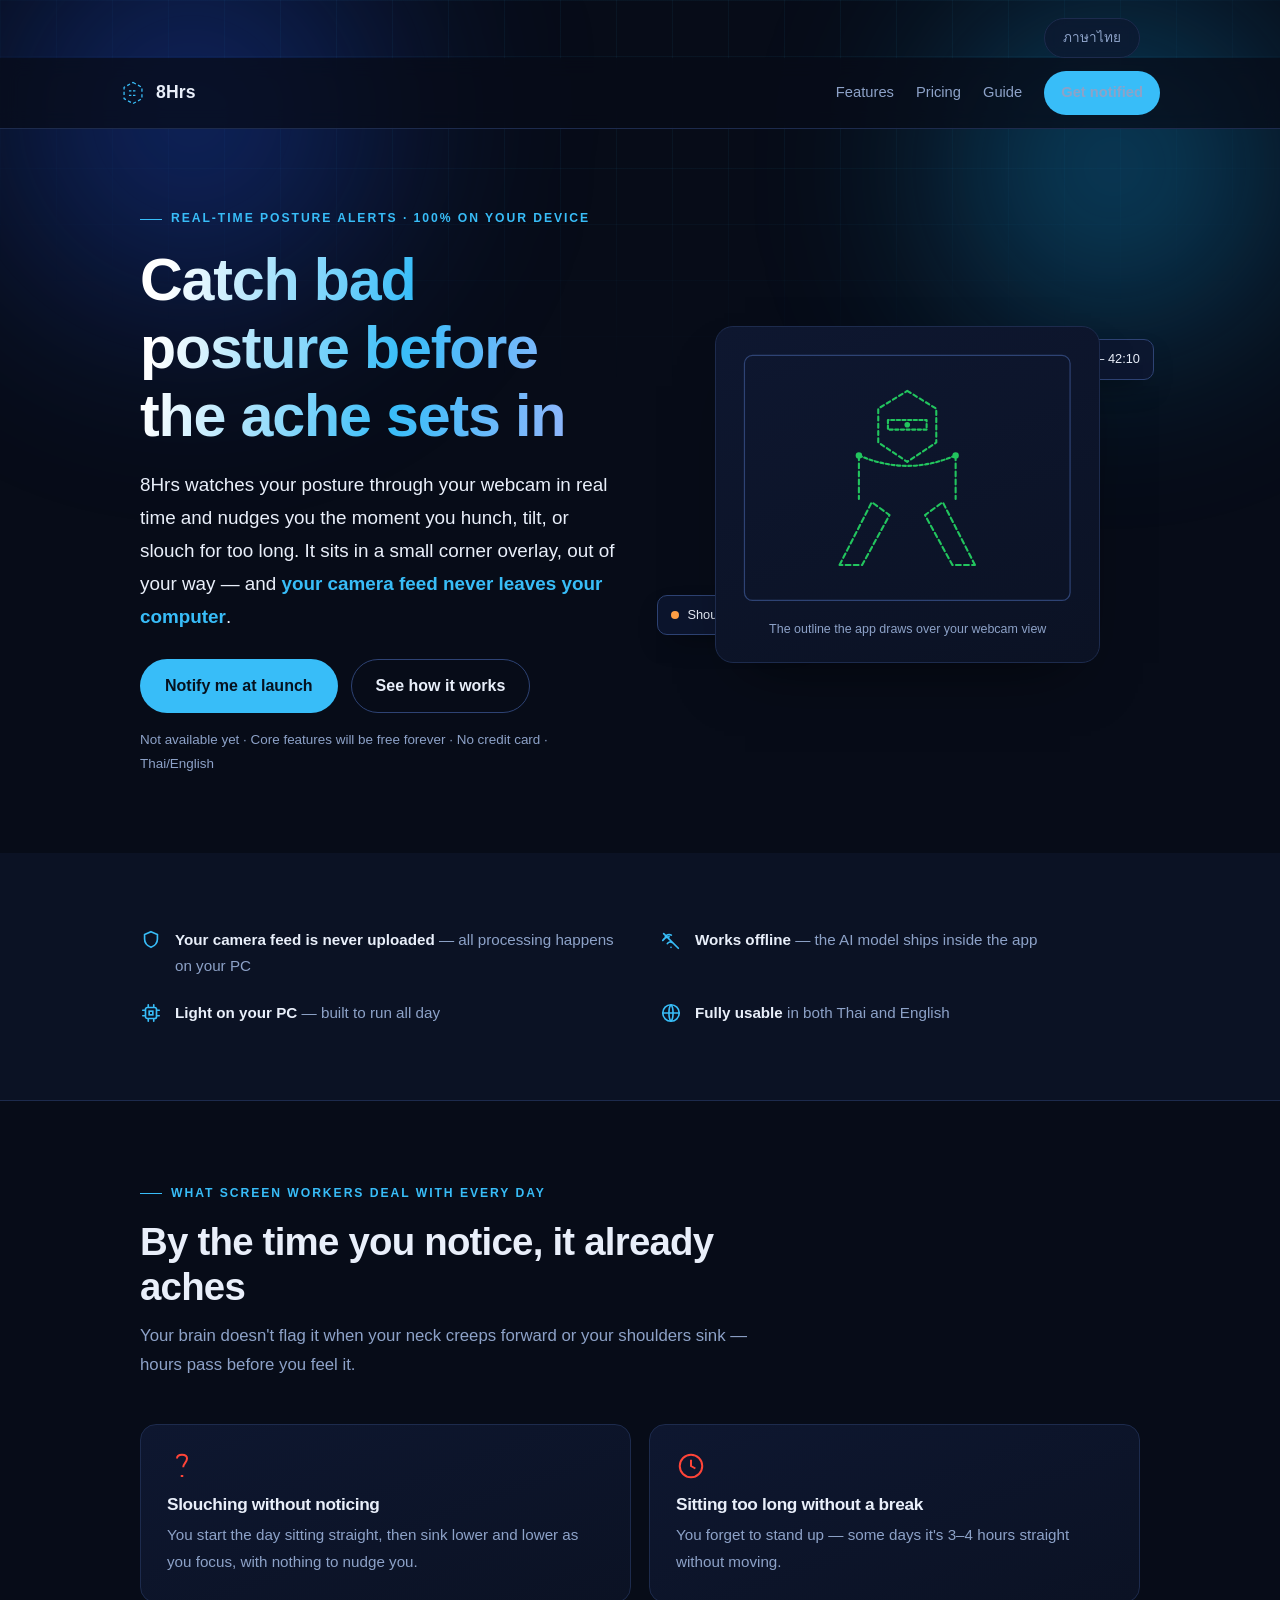
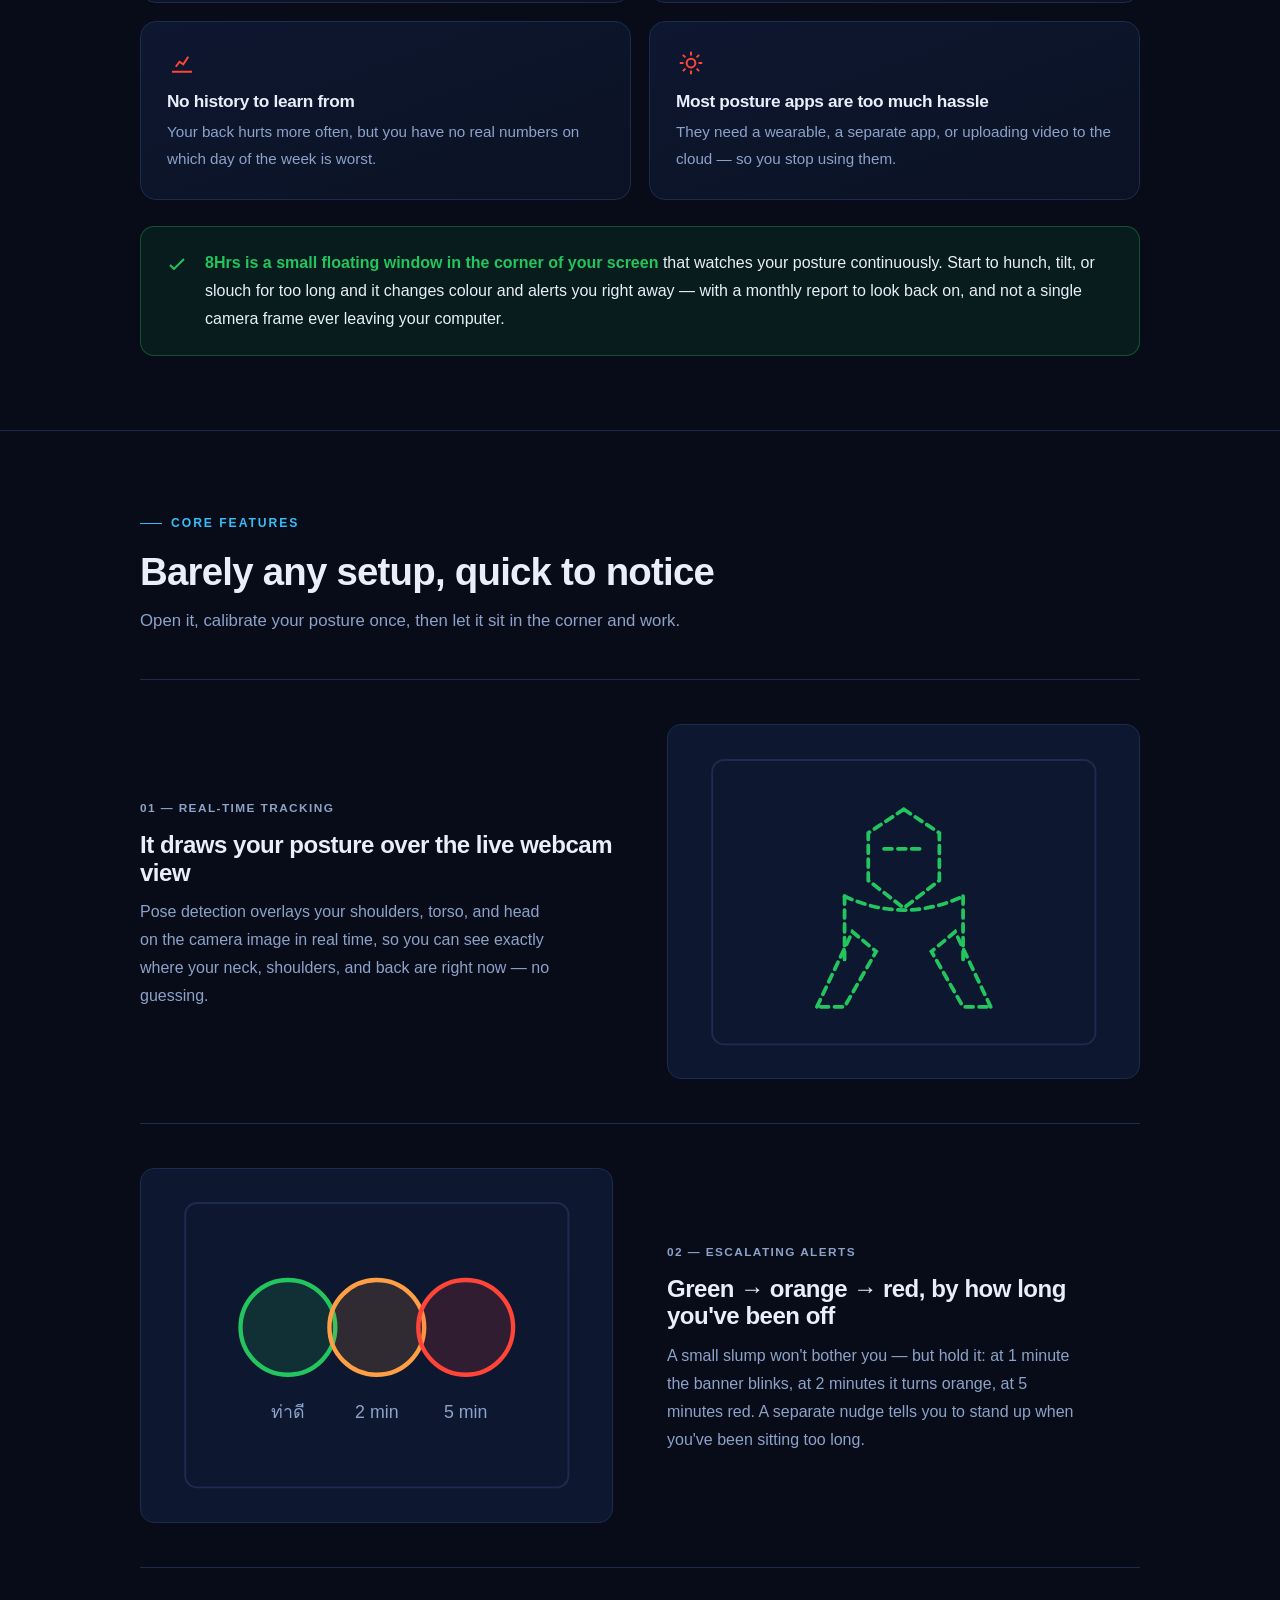
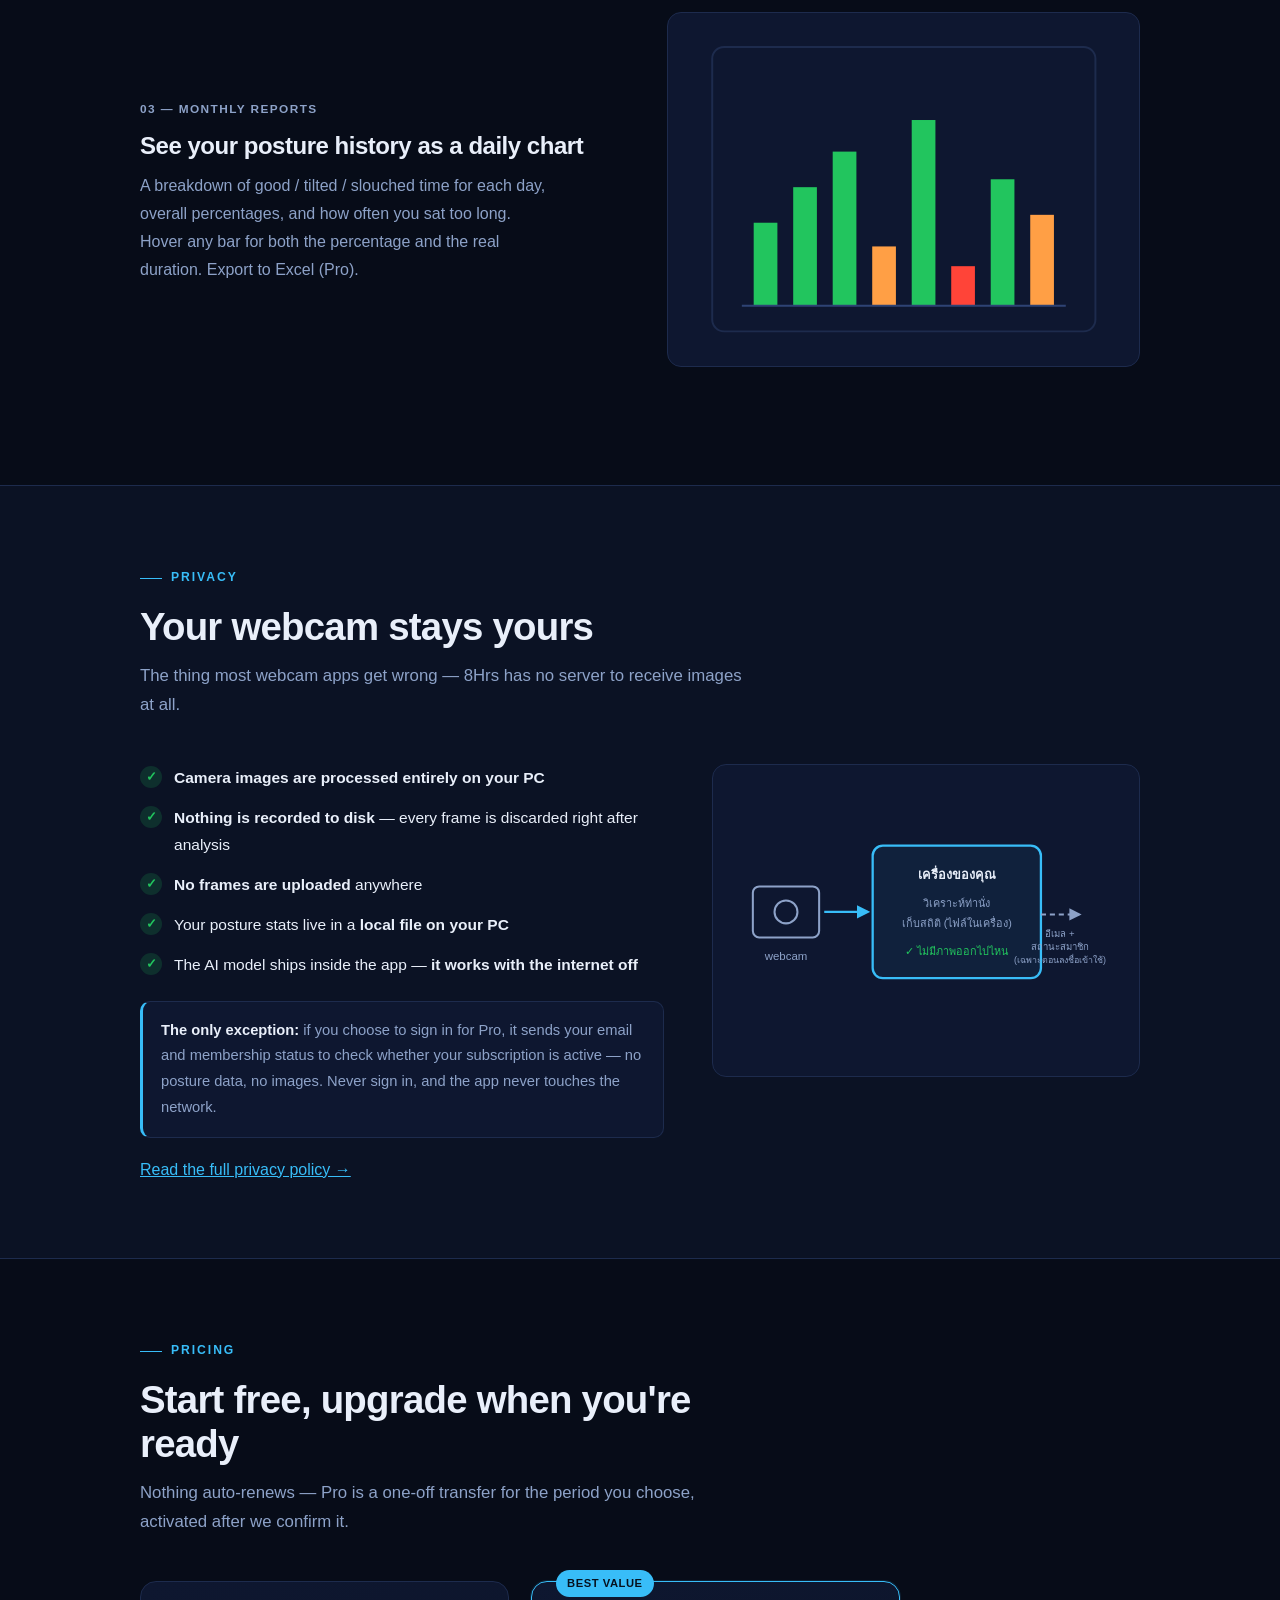
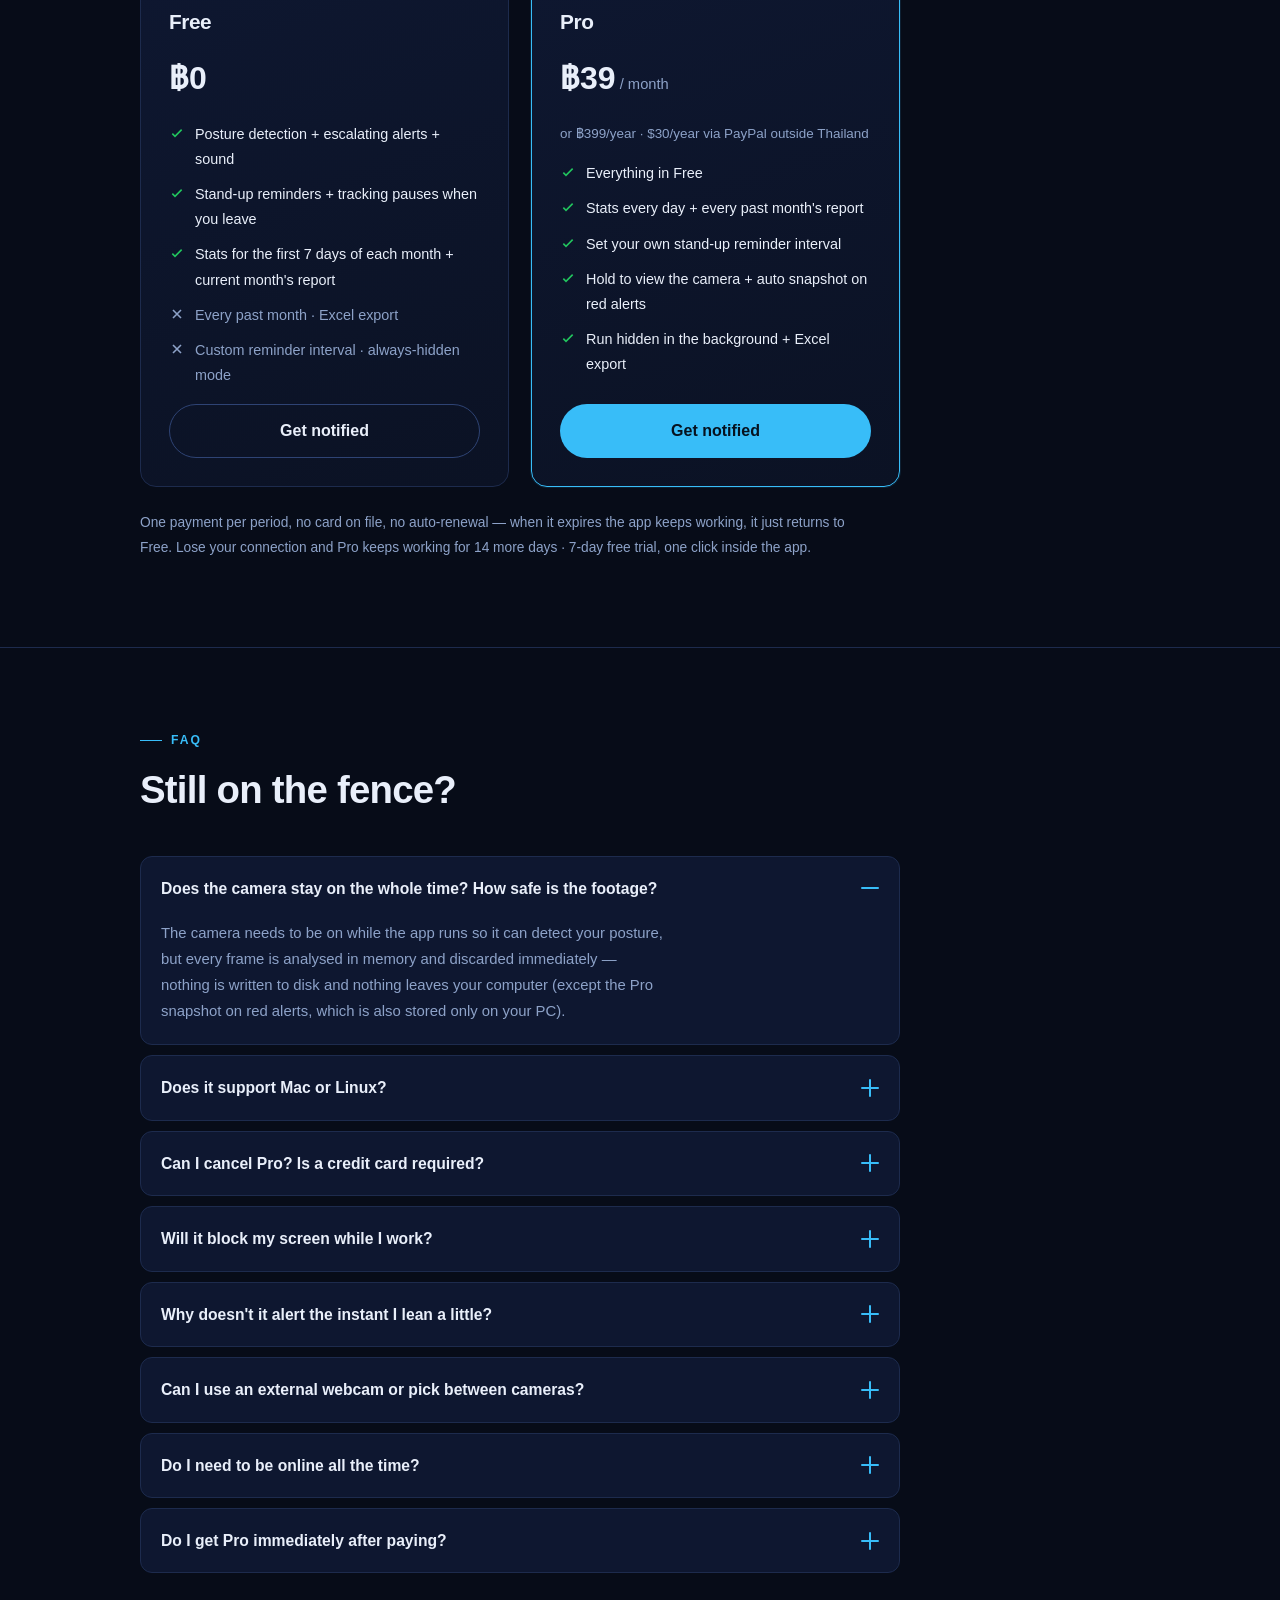
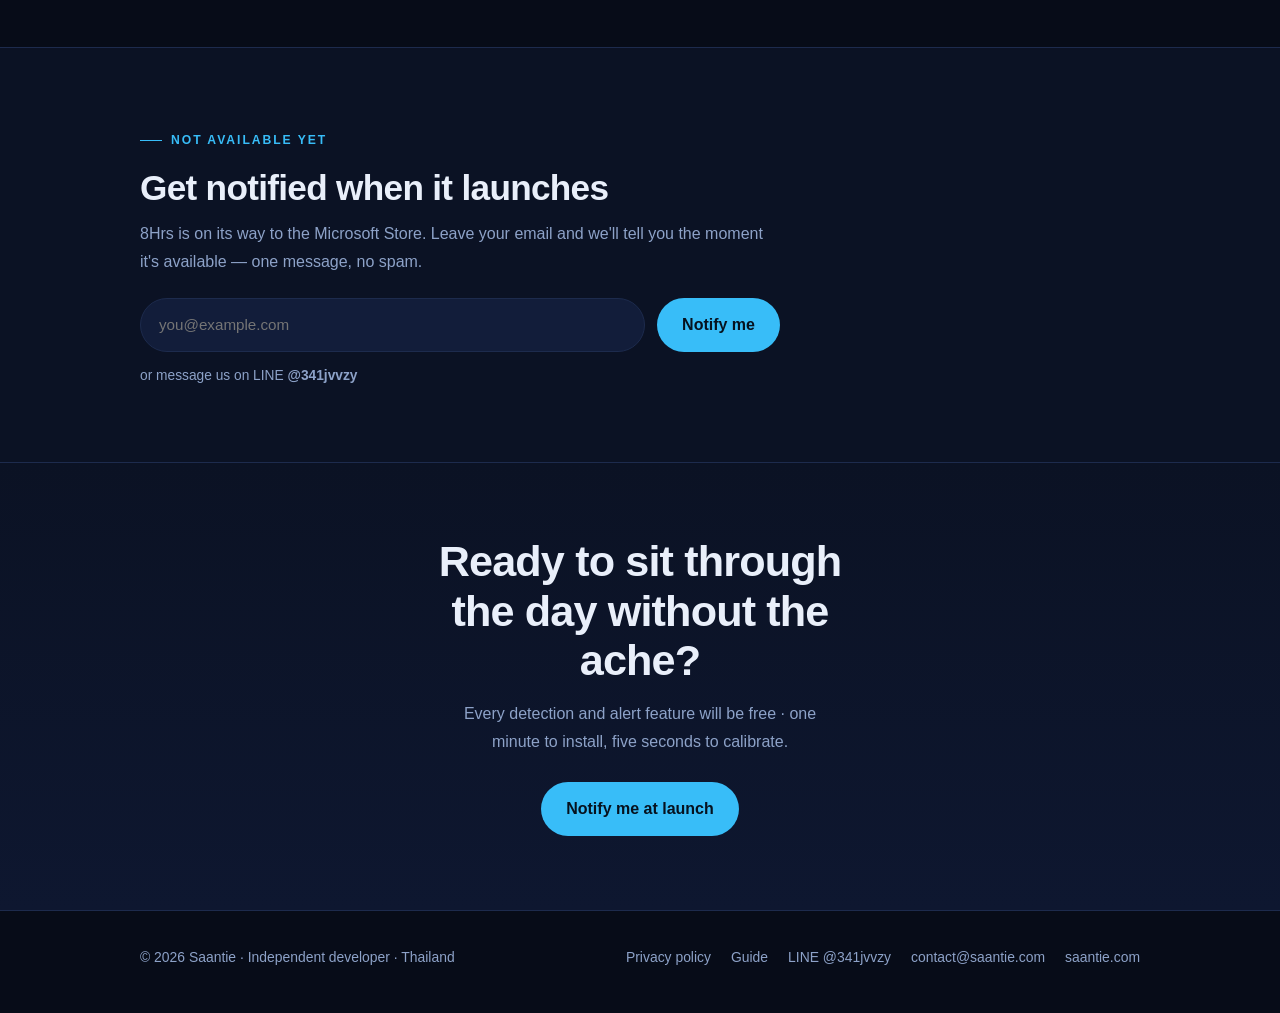
==== 8hrs/index.html @ 18f5b69b "เพิ่มหน้า landing + คู่มือของ 8Hrs (2 ภาษา ธีมเดียวกับหน้าหลัก) - 8hrs/index.html: landing page — he" ====
<!DOCTYPE html>
<html lang="th">
<head>
<meta charset="utf-8">
<meta name="viewport" content="width=device-width, initial-scale=1">
<title>8Hrs Posture Monitor — เตือนท่านั่งจากเว็บแคม | Webcam posture reminder for Windows</title>
<meta name="description" content="8Hrs เฝ้าดูท่านั่งของคุณผ่านเว็บแคมแบบเรียลไทม์ แล้วเตือนเมื่อก้ม เอียง หรือค่อมนานเกินไป ประมวลผลบนเครื่องคุณ 100% ภาพจากกล้องไม่เคยออกจากเครื่อง — A Windows app that watches your posture through your webcam and nudges you when you slouch. 100% on-device.">
<meta name="theme-color" content="#070C18">
<!-- ไอคอน "8" เส้นเรืองแสงฟ้าบนพื้นน้ำเงินเข้ม — ชุดสีเดียวกับหน้าหลัก saantie.com แต่แยกเป็นของ 8Hrs -->
<link rel="icon" href="data:image/svg+xml,%3Csvg xmlns='http://www.w3.org/2000/svg' viewBox='0 0 64 64'%3E%3Crect width='64' height='64' rx='14' fill='%23070C18'/%3E%3Ctext x='32' y='46' font-family='Segoe UI,sans-serif' font-size='40' font-weight='700' fill='%2338BDF8' text-anchor='middle'%3E8%3C/text%3E%3C/svg%3E">
<!-- ทำเครื่องหมายว่า JS ใช้ได้ ก่อน body เรนเดอร์ — CSS ที่ซ่อนเนื้อหาไว้รอ animation จะทำงานต่อเมื่อมีคลาสนี้
     ถ้า JS พัง/ถูกปิด เนื้อหาแสดงครบตามปกติ ไม่กลายเป็นหน้าว่าง (กลไกเดียวกับ index.html) -->
<script>document.documentElement.classList.add("js");</script>
<style>
  :root {
    /* โทนสีชุดเดียวกับ index.html (ยังคัดลอกไว้ในแต่ละไฟล์ตามที่ CLAUDE.md ระบุ — ยังไม่คุ้ม build step) */
    --bg: #070C18;
    --bg-soft: #0B1224;
    --surface: #0E1730;
    --surface-2: #121D3A;
    --border: #1D2B4D;
    --border-lit: #2E4374;
    --text: #E9EFFA;
    --muted: #8DA2C8;
    --accent: #38BDF8;
    --accent-2: #2563EB;
    --accent-soft: rgba(56, 189, 248, 0.12);
    /* สีสถานะท่านั่ง — ค่า hex ตรงกับ COLOR_GOOD/DRIFT/WARN/CRIT ใน posture_monitor.py
       (เว็บกับโปรแกรมต้องสื่อสีเดียวกัน ถ้าแก้ในโปรแกรมต้องมาแก้ที่นี่ด้วย) */
    --good: #22C55E;
    --drift: #FFDD40;
    --warn: #FF9F45;
    --crit: #FF4438;
  }
  * { box-sizing: border-box; }
  html { scroll-behavior: smooth; }
  body {
    margin: 0; padding: 0;
    font-family: "Segoe UI", "Sarabun", -apple-system, sans-serif;
    background: var(--bg); color: var(--text); line-height: 1.75;
    -webkit-font-smoothing: antialiased;
    overflow-x: hidden;
  }

  /* ---------- ฉากหลัง: ตารางบางๆ + แสงออโรราเคลื่อนช้า (คัดลอกจาก index.html) ----------
     position:fixed + pointer-events:none ทั้งคู่ จึงไม่กระทบการเลื่อน/คลิก
     animation ขยับแค่ transform/opacity (GPU จัดการได้ ไม่หนักเครื่อง) */
  .bg-grid, .aurora { position: fixed; inset: 0; pointer-events: none; z-index: 0; }
  .bg-grid {
    background-image:
      linear-gradient(to right, rgba(56,189,248,.055) 1px, transparent 1px),
      linear-gradient(to bottom, rgba(56,189,248,.055) 1px, transparent 1px);
    background-size: 56px 56px;
    mask-image: radial-gradient(ellipse 90% 55% at 50% 0%, #000 30%, transparent 78%);
    -webkit-mask-image: radial-gradient(ellipse 90% 55% at 50% 0%, #000 30%, transparent 78%);
  }
  .aurora span { position: absolute; border-radius: 50%; filter: blur(90px); opacity: .5; }
  .aurora .a1 {
    width: 46vw; height: 46vw; min-width: 320px; min-height: 320px;
    top: -14vw; left: -8vw; background: radial-gradient(circle, #1D4ED8 0%, transparent 68%);
    animation: drift1 22s ease-in-out infinite alternate;
  }
  .aurora .a2 {
    width: 38vw; height: 38vw; min-width: 260px; min-height: 260px;
    top: -6vw; right: -6vw; background: radial-gradient(circle, #0EA5E9 0%, transparent 68%);
    animation: drift2 27s ease-in-out infinite alternate;
  }
  @keyframes drift1 { to { transform: translate3d(7vw, 5vw, 0) scale(1.12); } }
  @keyframes drift2 { to { transform: translate3d(-6vw, 7vw, 0) scale(1.08); } }

  .wrap { position: relative; z-index: 1; max-width: 1040px; margin: 0 auto; padding: 0 20px; }
  .prose { max-width: 640px; }

  a { color: var(--accent); }
  h1, h2, h3 { letter-spacing: -.02em; line-height: 1.15; }

  /* ---------- ปุ่มสลับภาษา (ค่าเดียวกับ index.html) ---------- */
  .langbar { max-width: 1040px; margin: 0 auto; padding: 18px 20px 0; text-align: right; position: relative; z-index: 3; }
  .langbtn {
    background: rgba(14,23,48,.7); border: 1px solid var(--border); color: var(--muted);
    border-radius: 999px; padding: 7px 18px; font: inherit; font-size: .85em;
    cursor: pointer; backdrop-filter: blur(8px); transition: .25s;
  }
  .langbtn:hover { border-color: var(--accent); color: var(--accent); box-shadow: 0 0 0 4px var(--accent-soft); }

  /* ---------- แถบนำทาง ---------- */
  header.site {
    position: sticky; top: 0; z-index: 20;
    background: rgba(7,12,24,.72); backdrop-filter: blur(10px);
    border-bottom: 1px solid var(--border);
  }
  .nav { display: flex; align-items: center; justify-content: space-between; gap: 18px; padding: 13px 0; }
  .brand { display: inline-flex; align-items: center; gap: 10px; text-decoration: none; color: var(--text); font-weight: 700; }
  .brand svg { width: 26px; height: 26px; flex-shrink: 0; }
  .brand span { font-size: 1.1em; letter-spacing: .01em; }
  .nav-links { display: flex; align-items: center; gap: 22px; }
  .nav-links a { color: var(--muted); text-decoration: none; font-size: .92em; transition: color .2s; }
  .nav-links a:hover { color: var(--text); }
  @media (max-width: 720px) { .nav-links a.optional { display: none; } }

  .btn {
    display: inline-flex; align-items: center; justify-content: center; gap: .5em;
    font: inherit; font-weight: 600; text-decoration: none; cursor: pointer;
    border-radius: 999px; padding: 12px 24px; border: 1px solid transparent; transition: .22s;
  }
  .btn-sm { padding: 8px 16px; font-size: .9em; }
  .btn-primary { background: var(--accent); color: #06121F; }
  .btn-primary:hover { box-shadow: 0 0 0 4px var(--accent-soft); transform: translateY(-2px); }
  .btn-ghost { background: transparent; color: var(--text); border-color: var(--border-lit); }
  .btn-ghost:hover { border-color: var(--accent); color: var(--accent); }

  /* ---------- หัวข้อส่วน ---------- */
  .eyebrow {
    display: inline-flex; align-items: center; gap: 9px;
    font-size: .76em; letter-spacing: .16em; text-transform: uppercase;
    color: var(--accent); font-weight: 600; margin-bottom: 16px;
  }
  .eyebrow::before { content: ""; width: 22px; height: 1px; background: var(--accent); }
  section { padding: 74px 0; border-top: 1px solid var(--border); }
  section:first-of-type { border-top: none; }
  section[id] { scroll-margin-top: 68px; }
  .section-head { max-width: 620px; margin-bottom: 44px; }
  .section-head h2 { font-size: clamp(1.7em, 3.6vw, 2.4em); margin: 0 0 12px; }
  .section-head p { color: var(--muted); margin: 0; font-size: 1.05em; }

  /* ---------- Hero ---------- */
  .hero { padding: 72px 0 64px; }
  .hero-grid { display: grid; grid-template-columns: 1.02fr .98fr; gap: 52px; align-items: center; }
  @media (max-width: 880px) { .hero-grid { grid-template-columns: 1fr; gap: 36px; } }
  .hero h1 {
    font-size: clamp(2.3em, 5.4vw, 3.7em); margin: 0 0 18px; font-weight: 700;
    background: linear-gradient(100deg, #FFFFFF 6%, var(--accent) 54%, #A5B4FC 98%);
    -webkit-background-clip: text; background-clip: text; color: transparent;
  }
  .hero .sub { font-size: clamp(1.02em, 2vw, 1.18em); color: var(--text); margin: 0 0 26px; max-width: 40em; }
  .hero .sub b { color: var(--accent); font-weight: 600; }
  .hero-ctas { display: flex; gap: 13px; flex-wrap: wrap; }
  .hero-note { margin-top: 15px; font-size: .84em; color: var(--muted); }

  .hero-art { position: relative; }
  .device {
    position: relative; background: linear-gradient(160deg, var(--surface), var(--bg-soft));
    border: 1px solid var(--border); border-radius: 18px; padding: 22px;
    box-shadow: 0 30px 60px -30px rgba(0,0,0,.6);
  }
  .device svg { width: 100%; height: auto; display: block; }
  .device figcaption { margin: 12px 0 0; font-size: .78em; color: var(--muted); text-align: center; }
  .chip {
    position: absolute; display: inline-flex; align-items: center; gap: 8px;
    background: rgba(14,23,48,.92); border: 1px solid var(--border-lit); border-radius: 10px;
    padding: 8px 13px; font-size: .8em; backdrop-filter: blur(6px);
    box-shadow: 0 12px 30px -14px rgba(0,0,0,.7);
  }
  .chip .dot { width: 8px; height: 8px; border-radius: 50%; flex-shrink: 0; }
  .chip.chip-a { top: 8%; right: -14px; }
  .chip.chip-b { bottom: 12%; left: -18px; }
  @media (max-width: 520px) { .chip { display: none; } }
  @keyframes sway { 0%, 100% { transform: rotate(0deg); } 50% { transform: rotate(-1.4deg); } }
  .rig { transform-origin: 50% 88%; animation: sway 6s ease-in-out infinite; }

  /* ---------- แถบความเชื่อใจ ---------- */
  .trust { background: var(--bg-soft); }
  .trust-grid { display: grid; grid-template-columns: repeat(2, 1fr); gap: 20px 40px; }
  @media (max-width: 720px) { .trust-grid { grid-template-columns: 1fr; } }
  .trust-item { display: flex; gap: 13px; align-items: flex-start; color: var(--muted); font-size: .95em; }
  .trust-item svg { flex-shrink: 0; width: 22px; height: 22px; color: var(--accent); margin-top: 2px; }
  .trust-item b { color: var(--text); font-weight: 600; }

  /* ---------- การ์ด ---------- */
  .card {
    background: linear-gradient(160deg, var(--surface), var(--bg-soft));
    border: 1px solid var(--border); border-radius: 16px; padding: 26px;
    transition: border-color .3s, transform .3s;
  }
  .card h3 { margin: 0 0 8px; font-size: 1.08em; }
  .card p { margin: 0; color: var(--muted); font-size: .95em; }

  .problem-grid { display: grid; grid-template-columns: repeat(2, 1fr); gap: 18px; margin-bottom: 26px; }
  @media (max-width: 720px) { .problem-grid { grid-template-columns: 1fr; } }
  .problem-grid .card svg { width: 30px; height: 30px; color: var(--crit); margin-bottom: 14px; display: block; }
  .solution {
    display: flex; gap: 16px; align-items: flex-start;
    background: rgba(34,197,94,.09); border: 1px solid rgba(34,197,94,.32);
    border-radius: 14px; padding: 22px 24px;
  }
  .solution svg { flex-shrink: 0; width: 24px; height: 24px; color: var(--good); margin-top: 3px; }
  .solution p { margin: 0; font-size: 1em; color: var(--text); }
  .solution b { color: var(--good); font-weight: 600; }

  /* ---------- ฟีเจอร์ ---------- */
  .feature { display: grid; grid-template-columns: 1fr 1fr; gap: 54px; align-items: center; padding: 44px 0; border-top: 1px solid var(--border); }
  .feature:first-of-type { border-top: none; padding-top: 8px; }
  .feature.flip .feature-visual { order: -1; }
  @media (max-width: 820px) { .feature, .feature.flip .feature-visual { grid-template-columns: 1fr; order: 0; } .feature { grid-template-columns: 1fr; gap: 22px; } }
  .feature-copy .tag { font-size: .74em; color: var(--muted); letter-spacing: .12em; text-transform: uppercase; font-weight: 600; }
  .feature-copy h3 { font-size: 1.5em; margin: 10px 0 12px; }
  .feature-copy p { color: var(--muted); margin: 0; max-width: 46ch; }
  .feature-visual {
    background: var(--surface); border: 1px solid var(--border); border-radius: 14px;
    aspect-ratio: 4 / 3; display: flex; align-items: center; justify-content: center; overflow: hidden;
  }
  .feature-visual svg { width: 84%; height: 84%; }

  /* ---------- ความเป็นส่วนตัว ---------- */
  .privacy { background: var(--bg-soft); }
  .privacy-grid { display: grid; grid-template-columns: 1.1fr .9fr; gap: 48px; align-items: start; }
  @media (max-width: 820px) { .privacy-grid { grid-template-columns: 1fr; gap: 32px; } }
  .checks { list-style: none; margin: 0 0 22px; padding: 0; display: flex; flex-direction: column; gap: 13px; }
  .checks li { display: flex; gap: 12px; align-items: flex-start; font-size: .97em; }
  .checks li::before {
    content: "✓"; flex-shrink: 0; width: 22px; height: 22px; border-radius: 50%;
    background: rgba(34,197,94,.16); color: var(--good); font-weight: 700; font-size: .82em;
    display: flex; align-items: center; justify-content: center; margin-top: 2px;
  }
  .checks li b { color: var(--text); font-weight: 600; }
  .only-out {
    background: var(--surface); border: 1px solid var(--border); border-left: 3px solid var(--accent);
    border-radius: 10px; padding: 16px 18px; font-size: .92em; color: var(--muted); margin-bottom: 18px;
  }
  .only-out b { color: var(--text); }
  .privacy-diagram { background: var(--surface); border: 1px solid var(--border); border-radius: 14px; padding: 22px; }
  .privacy-diagram svg { width: 100%; height: auto; display: block; }

  /* ---------- ราคา ---------- */
  .pricing-grid { display: grid; grid-template-columns: repeat(2, 1fr); gap: 22px; max-width: 760px; }
  @media (max-width: 720px) { .pricing-grid { grid-template-columns: 1fr; } }
  .plan {
    background: linear-gradient(160deg, var(--surface), var(--bg-soft));
    border: 1px solid var(--border); border-radius: 16px; padding: 28px; position: relative;
    display: flex; flex-direction: column; gap: 16px;
  }
  .plan.featured { border-color: var(--accent); box-shadow: 0 0 0 1px var(--accent-soft); }
  .plan-badge {
    position: absolute; top: -12px; left: 24px; background: var(--accent); color: #06121F;
    font-size: .7em; font-weight: 700; letter-spacing: .05em; text-transform: uppercase;
    padding: 4px 11px; border-radius: 999px;
  }
  .plan h3 { margin: 0; font-size: 1.3em; }
  .plan .price { font-size: 2em; font-weight: 700; }
  .plan .price small { font-size: .46em; font-weight: 400; color: var(--muted); }
  .plan .price-alt { font-size: .84em; color: var(--muted); }
  .plan ul { list-style: none; margin: 0; padding: 0; display: flex; flex-direction: column; gap: 10px; flex: 1; }
  .plan li { display: flex; gap: 10px; align-items: flex-start; font-size: .9em; color: var(--text); }
  .plan li svg { flex-shrink: 0; width: 16px; height: 16px; margin-top: 3px; color: var(--good); }
  .plan li.na { color: var(--muted); }
  .plan li.na svg { color: var(--muted); }
  .pricing-fine { color: var(--muted); font-size: .86em; margin-top: 24px; max-width: 720px; }

  /* ---------- FAQ ---------- */
  .faq-list { max-width: 760px; display: flex; flex-direction: column; gap: 10px; }
  details.faq { background: var(--surface); border: 1px solid var(--border); border-radius: 12px; }
  details.faq summary {
    cursor: pointer; list-style: none; padding: 18px 20px; font-weight: 600; font-size: .98em;
    display: flex; justify-content: space-between; gap: 16px; align-items: center;
  }
  details.faq summary::-webkit-details-marker { display: none; }
  details.faq summary .pm { flex-shrink: 0; width: 18px; height: 18px; position: relative; }
  details.faq summary .pm::before, details.faq summary .pm::after {
    content: ""; position: absolute; background: var(--accent); border-radius: 2px; transition: transform .2s, opacity .2s;
  }
  details.faq summary .pm::before { inset: 8px 0; height: 2px; }
  details.faq summary .pm::after { inset: 0 8px; width: 2px; }
  details.faq[open] summary .pm::after { transform: rotate(90deg); opacity: 0; }
  details.faq .faq-body { padding: 0 20px 20px; color: var(--muted); font-size: .93em; max-width: 66ch; }

  /* ---------- ฟอร์มแจ้งเตือน ---------- */
  .notify { background: var(--bg-soft); }
  .notify-box { max-width: 640px; }
  .notify-form { display: flex; gap: 12px; margin: 22px 0 12px; flex-wrap: wrap; }
  .notify-form input[type="email"] {
    flex: 1 1 240px; background: var(--surface-2); border: 1px solid var(--border); border-radius: 999px;
    padding: 12px 18px; font: inherit; font-size: .95em; color: var(--text); transition: border-color .2s;
  }
  .notify-form input[type="email"]:focus { outline: none; border-color: var(--accent); box-shadow: 0 0 0 3px var(--accent-soft); }
  /* honeypot กันบอท — ซ่อนนอกจอ ไม่ใช่ display:none (บอทบางตัวข้าม display:none) คนจริง/screen reader ไม่เจอ */
  .hp { position: absolute; left: -9999px; top: -9999px; }
  .notify-form button:disabled { opacity: .6; cursor: default; }
  /* คุมด้วย display ไม่ใช่ opacity — ไม่งั้นกินพื้นที่ค้างในเลย์เอาต์ตั้งแต่เปิดหน้า (บทเรียนจาก index.html) */
  .notify-status { display: none; margin: 0; font-size: .9em; }
  .notify-status.show { display: block; }
  .notify-status.ok { color: var(--good); }
  .notify-status.err { color: var(--crit); }
  .notify-alt { color: var(--muted); font-size: .86em; margin: 8px 0 0; }

  /* ---------- CTA ปิดท้าย ---------- */
  .cta { text-align: center; background: linear-gradient(180deg, var(--bg-soft), var(--surface)); }
  .cta h2 { font-size: clamp(1.8em, 4vw, 2.7em); margin: 0 auto 14px; max-width: 18ch; }
  .cta p { color: var(--muted); margin: 0 auto 26px; max-width: 44ch; }

  /* ---------- Footer ---------- */
  footer.site { border-top: 1px solid var(--border); padding: 34px 0 44px; color: var(--muted); font-size: .87em; }
  .footer-row { display: flex; flex-wrap: wrap; gap: 14px 26px; justify-content: space-between; align-items: center; }
  .footer-links { display: flex; flex-wrap: wrap; gap: 8px 20px; }
  .footer-links a { color: var(--muted); text-decoration: none; }
  .footer-links a:hover { color: var(--accent); }

  /* ---------- สลับภาษา ----------
     ⚠️ ห้ามเอาคลาส .reveal ไปใส่บนอิลิเมนต์ที่มี data-lang — ตัวที่ถูก display:none จะไม่ถูก
     IntersectionObserver ตรวจจับ พอสลับภาษาจะค้างโปร่งใสตลอด (บทเรียนจาก index.html)
     ใส่ .reveal ที่กล่องนอกเท่านั้น */
  [data-lang] { display: none; }
  html[lang="th"] [data-lang="th"], html[lang="en"] [data-lang="en"] { display: block; }
  html[lang="th"] span[data-lang="th"], html[lang="en"] span[data-lang="en"] { display: inline; }
  html[lang="th"] li[data-lang="th"], html[lang="en"] li[data-lang="en"] { display: flex; }

  /* ---------- animation ปรากฏตอนเลื่อนถึง (กลไก + failsafe เดียวกับ index.html) ---------- */
  .js .reveal { opacity: 0; transform: translateY(18px); }
  .js .reveal.in { opacity: 1; transform: none; transition: opacity .7s ease, transform .7s ease; }

  @media (prefers-reduced-motion: reduce) {
    html { scroll-behavior: auto; }
    .aurora span, .rig { animation: none; }
    .js .reveal { opacity: 1; transform: none; transition: none; }
    .btn:hover, .card:hover { transform: none; }
  }

  @media (max-width: 640px) {
    section { padding: 56px 0; }
    .hero { padding: 44px 0 40px; }
    .section-head { margin-bottom: 32px; }
    .card { padding: 20px; }
  }
</style>
</head>
<body>

<div class="bg-grid"></div>
<div class="aurora"><span class="a1"></span><span class="a2"></span></div>

<div class="langbar">
  <button class="langbtn" id="langbtn" type="button"></button>
</div>

<!-- ================= แถบนำทาง ================= -->
<header class="site">
  <div class="wrap nav">
    <a class="brand" href="#top">
      <svg viewBox="0 0 32 32" fill="none" xmlns="http://www.w3.org/2000/svg" aria-hidden="true">
        <path d="M16 3 27 9 27 23 16 29 5 23 5 9Z" stroke="var(--accent)" stroke-width="1.6" stroke-dasharray="4 3"/>
        <path d="M11 13.5 21 13.5M11 19 21 19" stroke="var(--accent)" stroke-width="1.6" stroke-dasharray="3 2"/>
      </svg>
      <span>8Hrs</span>
    </a>
    <nav class="nav-links">
      <a class="optional" href="#features"><span data-lang="th">ฟีเจอร์</span><span data-lang="en">Features</span></a>
      <a class="optional" href="#pricing"><span data-lang="th">ราคา</span><span data-lang="en">Pricing</span></a>
      <a class="optional" href="/8hrs/guide"><span data-lang="th">คู่มือ</span><span data-lang="en">Guide</span></a>
      <a class="btn btn-primary btn-sm" href="#notify"><span data-lang="th">รับแจ้งเตือน</span><span data-lang="en">Get notified</span></a>
    </nav>
  </div>
</header>

<div class="wrap" id="top">

  <!-- ================= Hero ================= -->
  <section class="hero reveal" style="border-top:none">
    <div class="hero-grid">
      <div>
        <span class="eyebrow">
          <span data-lang="th">แจ้งเตือนท่านั่งเรียลไทม์ · ประมวลผลบนเครื่องคุณ 100%</span>
          <span data-lang="en">Real-time posture alerts · 100% on your device</span>
        </span>
        <h1>
          <span data-lang="th">รู้ตัวก่อน จะปวดคอ ปวดหลัง</span>
          <span data-lang="en">Catch bad posture before the ache sets in</span>
        </h1>
        <p class="sub" data-lang="th">
          8Hrs เฝ้าดูท่านั่งของคุณผ่านเว็บแคมแบบเรียลไทม์ แล้วเตือนทันทีที่เริ่มก้ม เอียง หรือค่อมนานเกินไป
          ทำงานอยู่ในหน้าต่างเล็กๆ มุมจอ ไม่บังงาน — และ<b>ภาพจากกล้องไม่เคยออกจากเครื่องคุณ</b>
        </p>
        <p class="sub" data-lang="en">
          8Hrs watches your posture through your webcam in real time and nudges you the moment you hunch,
          tilt, or slouch for too long. It sits in a small corner overlay, out of your way — and
          <b>your camera feed never leaves your computer</b>.
        </p>
        <div class="hero-ctas">
          <a class="btn btn-primary" href="#notify">
            <span data-lang="th">รับแจ้งเตือนเมื่อเปิดตัว</span><span data-lang="en">Notify me at launch</span>
          </a>
          <a class="btn btn-ghost" href="/8hrs/guide">
            <span data-lang="th">ดูวิธีใช้งาน</span><span data-lang="en">See how it works</span>
          </a>
        </div>
        <p class="hero-note">
          <span data-lang="th">ยังไม่เปิดให้ดาวน์โหลด · ฟีเจอร์หลักจะฟรีตลอด · ไม่ต้องผูกบัตร · ไทย/อังกฤษ</span>
          <span data-lang="en">Not available yet · Core features will be free forever · No credit card · Thai/English</span>
        </p>
      </div>

      <div class="hero-art">
        <span class="chip chip-a">
          <span class="dot" style="background:var(--good)"></span>
          <span data-lang="th">ท่านั่งดี — 42:10</span><span data-lang="en">Good posture — 42:10</span>
        </span>
        <span class="chip chip-b">
          <span class="dot" style="background:var(--warn)"></span>
          <span data-lang="th">เอียงไหล่ 2 นาที</span><span data-lang="en">Shoulder tilt · 2 min</span>
        </span>
        <figure class="device">
          <!-- ภาพจำลองโครงร่างที่โปรแกรมวาดทับเว็บแคม (หัวเหลี่ยม + วิซอร์ + เส้นลำตัว)
               ยังไม่มีสกรีนช็อต/GIF จริง — แทนที่ได้เมื่อมีไฟล์ -->
          <svg viewBox="0 0 420 320" fill="none" xmlns="http://www.w3.org/2000/svg" aria-hidden="true">
            <rect x="8" y="8" width="404" height="304" rx="10" stroke="var(--border-lit)" stroke-width="1.5"/>
            <g class="rig" stroke="var(--good)" stroke-width="2.6" stroke-linecap="round" stroke-linejoin="round">
              <polygon points="210,52 246,74 246,116 210,140 174,116 174,74" stroke-dasharray="5 4"/>
              <polygon points="186,88 186,100 234,100 234,88" stroke-dasharray="4 3"/>
              <path d="M150,132 Q210,158 270,132" stroke-dasharray="4 3"/>
              <path d="M150,132 L150,186" stroke-dasharray="6 4"/>
              <path d="M270,132 L270,186" stroke-dasharray="6 4"/>
              <path d="M126,268 L166,190 L188,206 L154,268 Z" stroke-dasharray="6 4"/>
              <path d="M294,268 L254,190 L232,206 L266,268 Z" stroke-dasharray="6 4"/>
              <circle cx="150" cy="132" r="4" fill="var(--good)" stroke="none"/>
              <circle cx="270" cy="132" r="4" fill="var(--good)" stroke="none"/>
              <circle cx="210" cy="94" r="3.5" fill="var(--good)" stroke="none"/>
            </g>
          </svg>
          <figcaption data-lang="th">โครงร่างที่โปรแกรมวาดทับภาพเว็บแคมของคุณ</figcaption>
          <figcaption data-lang="en">The outline the app draws over your webcam view</figcaption>
        </figure>
      </div>
    </div>
  </section>
</div>

<!-- ================= แถบความเชื่อใจ ================= -->
<section class="trust">
  <div class="wrap reveal">
    <div class="trust-grid">
      <div class="trust-item">
        <svg viewBox="0 0 24 24" fill="none" stroke="currentColor" stroke-width="1.8" aria-hidden="true"><path d="M12 3l7 3v5c0 4.5-3 7.5-7 9-4-1.5-7-4.5-7-9V6z"/></svg>
        <div>
          <span data-lang="th"><b>ภาพจากกล้องไม่ถูกอัปโหลด</b> — ประมวลผลบนเครื่องคุณทั้งหมด</span>
          <span data-lang="en"><b>Your camera feed is never uploaded</b> — all processing happens on your PC</span>
        </div>
      </div>
      <div class="trust-item">
        <svg viewBox="0 0 24 24" fill="none" stroke="currentColor" stroke-width="1.8" stroke-linecap="round" aria-hidden="true"><path d="M4 5l16 16M5.5 9a5 5 0 016.9-2.3M3 12.5A9 9 0 0110 8.5M8 16a4 4 0 015.5-1.2"/><path d="M12 20h.01"/></svg>
        <div>
          <span data-lang="th"><b>ใช้ได้แม้ไม่ต่อเน็ต</b> — โมเดล AI ฝังมากับตัวโปรแกรม</span>
          <span data-lang="en"><b>Works offline</b> — the AI model ships inside the app</span>
        </div>
      </div>
      <div class="trust-item">
        <svg viewBox="0 0 24 24" fill="none" stroke="currentColor" stroke-width="1.8" stroke-linecap="round" aria-hidden="true"><rect x="6" y="6" width="12" height="12" rx="2"/><rect x="10" y="10" width="4" height="4"/><path d="M9 3v2M15 3v2M9 19v2M15 19v2M3 9h2M3 15h2M19 9h2M19 15h2"/></svg>
        <div>
          <span data-lang="th"><b>กินเครื่องเบา</b> — ออกแบบให้เปิดค้างทั้งวันได้</span>
          <span data-lang="en"><b>Light on your PC</b> — built to run all day</span>
        </div>
      </div>
      <div class="trust-item">
        <svg viewBox="0 0 24 24" fill="none" stroke="currentColor" stroke-width="1.8" aria-hidden="true"><circle cx="12" cy="12" r="9"/><path d="M3 12h18M12 3c3 3 3 15 0 18M12 3c-3 3-3 15 0 18"/></svg>
        <div>
          <span data-lang="th"><b>ใช้งานได้เต็มรูปแบบ</b> ทั้งภาษาไทยและอังกฤษ</span>
          <span data-lang="en"><b>Fully usable</b> in both Thai and English</span>
        </div>
      </div>
    </div>
  </div>
</section>

<!-- ================= ปัญหา + ทางแก้ ================= -->
<section id="problem">
  <div class="wrap">
    <div class="section-head reveal">
      <span class="eyebrow">
        <span data-lang="th">ปัญหาที่คนนั่งทำงานหน้าจอเจอทุกวัน</span>
        <span data-lang="en">What screen workers deal with every day</span>
      </span>
      <h2><span data-lang="th">กว่าจะรู้ตัวว่านั่งผิดท่า ก็ปวดไปแล้ว</span><span data-lang="en">By the time you notice, it already aches</span></h2>
      <p data-lang="th">สมองไม่เตือนตอนคอค่อยๆ ยื่นไปข้างหน้า หรือไหล่ค่อยๆ ทรุดลง กว่าจะรู้สึกตัวก็ผ่านไปเป็นชั่วโมง</p>
      <p data-lang="en">Your brain doesn't flag it when your neck creeps forward or your shoulders sink — hours pass before you feel it.</p>
    </div>

    <div class="problem-grid reveal">
      <div class="card">
        <svg viewBox="0 0 24 24" fill="none" stroke="currentColor" stroke-width="1.6" aria-hidden="true"><path d="M8 6c0-2 1.8-3 4-3s4 1 4 3c0 3-3 4-3 7"/><path d="M13 20h-2"/></svg>
        <h3><span data-lang="th">นั่งค่อมโดยไม่รู้ตัว</span><span data-lang="en">Slouching without noticing</span></h3>
        <p data-lang="th">ตั้งใจนั่งหลังตรงตอนเช้า แต่พอทำงานเพลินๆ หลังค่อมลงเรื่อยๆ โดยไม่มีใครสะกิด</p>
        <p data-lang="en">You start the day sitting straight, then sink lower and lower as you focus, with nothing to nudge you.</p>
      </div>
      <div class="card">
        <svg viewBox="0 0 24 24" fill="none" stroke="currentColor" stroke-width="1.6" aria-hidden="true"><circle cx="12" cy="12" r="9"/><path d="M12 7v5l3.5 2"/></svg>
        <h3><span data-lang="th">นั่งยาวเกินไปโดยไม่พัก</span><span data-lang="en">Sitting too long without a break</span></h3>
        <p data-lang="th">เพลินกับงานจนลืมลุก บางวันนั่งรวดเดียว 3–4 ชั่วโมงโดยไม่ได้ขยับตัวเลย</p>
        <p data-lang="en">You forget to stand up — some days it's 3–4 hours straight without moving.</p>
      </div>
      <div class="card">
        <svg viewBox="0 0 24 24" fill="none" stroke="currentColor" stroke-width="1.6" aria-hidden="true"><path d="M4 19h16M7 15l3-4 3 2 4-6"/></svg>
        <h3><span data-lang="th">ไม่มีข้อมูลย้อนหลังดูพฤติกรรมตัวเอง</span><span data-lang="en">No history to learn from</span></h3>
        <p data-lang="th">รู้สึกว่าปวดหลังบ่อยขึ้น แต่ไม่มีตัวเลขจริงยืนยันว่าวันไหนของสัปดาห์ที่ท่านั่งแย่ที่สุด</p>
        <p data-lang="en">Your back hurts more often, but you have no real numbers on which day of the week is worst.</p>
      </div>
      <div class="card">
        <svg viewBox="0 0 24 24" fill="none" stroke="currentColor" stroke-width="1.6" aria-hidden="true"><path d="M12 3v3M12 18v3M3 12h3M18 12h3M5.5 5.5l2 2M16.5 16.5l2 2M18.5 5.5l-2 2M7.5 16.5l-2 2"/><circle cx="12" cy="12" r="3.5"/></svg>
        <h3><span data-lang="th">แอปเตือนท่านั่งส่วนใหญ่ยุ่งยากเกินไป</span><span data-lang="en">Most posture apps are too much hassle</span></h3>
        <p data-lang="th">ต้องสวมอุปกรณ์ ต้องเปิดแอปแยก หรือส่งภาพขึ้นคลาวด์ให้คนอื่นดู จนเลิกใช้ไปในที่สุด</p>
        <p data-lang="en">They need a wearable, a separate app, or uploading video to the cloud — so you stop using them.</p>
      </div>
    </div>

    <div class="solution reveal">
      <svg viewBox="0 0 24 24" fill="none" stroke="currentColor" stroke-width="1.9" aria-hidden="true"><path d="M5 13l4 4L19 7"/></svg>
      <p data-lang="th"><b>8Hrs เป็นหน้าต่างลอยเล็กๆ มุมจอ</b> ที่เฝ้าดูท่านั่งของคุณตลอดเวลา พอเริ่มก้ม เอียง หรือค่อมนานเกินไป มันจะเปลี่ยนสีและเตือนทันที พร้อมสรุปเป็นรายงานย้อนหลังทุกเดือน โดยไม่มีภาพจากกล้องหลุดออกจากเครื่องแม้แต่เฟรมเดียว</p>
      <p data-lang="en"><b>8Hrs is a small floating window in the corner of your screen</b> that watches your posture continuously. Start to hunch, tilt, or slouch for too long and it changes colour and alerts you right away — with a monthly report to look back on, and not a single camera frame ever leaving your computer.</p>
    </div>
  </div>
</section>

<!-- ================= ฟีเจอร์ ================= -->
<section id="features">
  <div class="wrap">
    <div class="section-head reveal">
      <span class="eyebrow"><span data-lang="th">ฟีเจอร์หลัก</span><span data-lang="en">Core features</span></span>
      <h2><span data-lang="th">ทำน้อย แต่รู้ตัวได้ไว</span><span data-lang="en">Barely any setup, quick to notice</span></h2>
      <p data-lang="th">เปิดโปรแกรม ปรับเทียบท่านั่งครั้งเดียว แล้วปล่อยให้มันทำงานอยู่มุมจอ</p>
      <p data-lang="en">Open it, calibrate your posture once, then let it sit in the corner and work.</p>
    </div>

    <div class="feature reveal">
      <div class="feature-copy">
        <span class="tag"><span data-lang="th">01 — เฝ้าดูแบบเรียลไทม์</span><span data-lang="en">01 — Real-time tracking</span></span>
        <h3><span data-lang="th">วาดโครงร่างท่านั่งทับภาพเว็บแคมสดๆ</span><span data-lang="en">It draws your posture over the live webcam view</span></h3>
        <p data-lang="th">ระบบตรวจจับท่าทางวาดเส้นไหล่ ลำตัว และศีรษะทับภาพจากกล้องแบบเรียลไทม์ ให้คุณเห็นเลยว่าตอนนี้คอ ไหล่ และหลังอยู่ตำแหน่งไหน โดยไม่ต้องเดา</p>
        <p data-lang="en">Pose detection overlays your shoulders, torso, and head on the camera image in real time, so you can see exactly where your neck, shoulders, and back are right now — no guessing.</p>
      </div>
      <div class="feature-visual">
        <svg viewBox="0 0 200 150" fill="none" aria-hidden="true">
          <rect x="3" y="3" width="194" height="144" rx="6" stroke="var(--border)" stroke-width="1"/>
          <g stroke="var(--good)" stroke-width="1.9" stroke-dasharray="4 3" stroke-linecap="round">
            <polygon points="100,28 118,40 118,64 100,78 82,64 82,40"/>
            <line x1="90" y1="48" x2="110" y2="48"/>
            <path d="M70,72 Q100,86 130,72"/>
            <path d="M70,72 L70,104"/><path d="M130,72 L130,104"/>
            <path d="M56,128 L74,90 L86,100 L70,128 Z"/>
            <path d="M144,128 L126,90 L114,100 L130,128 Z"/>
          </g>
        </svg>
      </div>
    </div>

    <div class="feature flip reveal">
      <div class="feature-copy">
        <span class="tag"><span data-lang="th">02 — แจ้งเตือนเป็นขั้น</span><span data-lang="en">02 — Escalating alerts</span></span>
        <h3><span data-lang="th">เขียว → ส้ม → แดง ตามระยะเวลาที่นั่งผิดท่า</span><span data-lang="en">Green → orange → red, by how long you've been off</span></h3>
        <p data-lang="th">เพิ่งเริ่มก้มเล็กน้อยระบบยังไม่รบกวน แต่ถ้าค้างท่าเดิม ครบ 1 นาทีป้ายเริ่มกะพริบ 2 นาทีเป็นสีส้ม 5 นาทีเป็นสีแดง และมีเตือนให้ลุกยืนแยกต่างหากเมื่อนั่งติดต่อกันนานเกินไป</p>
        <p data-lang="en">A small slump won't bother you — but hold it: at 1 minute the banner blinks, at 2 minutes it turns orange, at 5 minutes red. A separate nudge tells you to stand up when you've been sitting too long.</p>
      </div>
      <div class="feature-visual">
        <svg viewBox="0 0 200 150" fill="none" aria-hidden="true">
          <rect x="3" y="3" width="194" height="144" rx="6" stroke="var(--border)" stroke-width="1"/>
          <circle cx="55" cy="66" r="24" fill="rgba(34,197,94,.14)" stroke="var(--good)" stroke-width="2.2"/>
          <circle cx="100" cy="66" r="24" fill="rgba(255,159,69,.14)" stroke="var(--warn)" stroke-width="2.2"/>
          <circle cx="145" cy="66" r="24" fill="rgba(255,68,56,.14)" stroke="var(--crit)" stroke-width="2.2"/>
          <text x="55" y="112" text-anchor="middle" font-family="Segoe UI,sans-serif" font-size="9" fill="var(--muted)">ท่าดี</text>
          <text x="100" y="112" text-anchor="middle" font-family="Segoe UI,sans-serif" font-size="9" fill="var(--muted)">2 min</text>
          <text x="145" y="112" text-anchor="middle" font-family="Segoe UI,sans-serif" font-size="9" fill="var(--muted)">5 min</text>
        </svg>
      </div>
    </div>

    <div class="feature reveal">
      <div class="feature-copy">
        <span class="tag"><span data-lang="th">03 — รายงานรายเดือน</span><span data-lang="en">03 — Monthly reports</span></span>
        <h3><span data-lang="th">ดูสถิติท่านั่งย้อนหลังเป็นกราฟรายวัน</span><span data-lang="en">See your posture history as a daily chart</span></h3>
        <p data-lang="th">สรุปเวลานั่งท่าดี / เอียง / ค่อม ของแต่ละวัน เปอร์เซ็นต์รวม และจำนวนครั้งที่นั่งนานเกินไป ชี้เมาส์ที่แท่งไหนก็เห็นทั้ง % และเวลาจริง ส่งออกเป็น Excel ได้ (ฟีเจอร์โปร)</p>
        <p data-lang="en">A breakdown of good / tilted / slouched time for each day, overall percentages, and how often you sat too long. Hover any bar for both the percentage and the real duration. Export to Excel (Pro).</p>
      </div>
      <div class="feature-visual">
        <svg viewBox="0 0 200 150" fill="none" aria-hidden="true">
          <rect x="3" y="3" width="194" height="144" rx="6" stroke="var(--border)" stroke-width="1"/>
          <g>
            <rect x="24" y="92" width="12" height="42" fill="var(--good)"/>
            <rect x="44" y="74" width="12" height="60" fill="var(--good)"/>
            <rect x="64" y="56" width="12" height="78" fill="var(--good)"/>
            <rect x="84" y="104" width="12" height="30" fill="var(--warn)"/>
            <rect x="104" y="40" width="12" height="94" fill="var(--good)"/>
            <rect x="124" y="114" width="12" height="20" fill="var(--crit)"/>
            <rect x="144" y="70" width="12" height="64" fill="var(--good)"/>
            <rect x="164" y="88" width="12" height="46" fill="var(--warn)"/>
          </g>
          <line x1="18" y1="134" x2="182" y2="134" stroke="var(--border-lit)"/>
        </svg>
      </div>
    </div>
  </div>
</section>

<!-- ================= ความเป็นส่วนตัว ================= -->
<section class="privacy" id="privacy">
  <div class="wrap">
    <div class="section-head reveal">
      <span class="eyebrow"><span data-lang="th">ความเป็นส่วนตัว</span><span data-lang="en">Privacy</span></span>
      <h2><span data-lang="th">เว็บแคมของคุณ ยังเป็นของคุณ</span><span data-lang="en">Your webcam stays yours</span></h2>
      <p data-lang="th">จุดที่ต่างจากแอปเว็บแคมส่วนใหญ่ — 8Hrs ไม่มีเซิร์ฟเวอร์รับภาพเลย</p>
      <p data-lang="en">The thing most webcam apps get wrong — 8Hrs has no server to receive images at all.</p>
    </div>

    <div class="privacy-grid reveal">
      <div>
        <ul class="checks">
          <li>
            <span data-lang="th"><b>ภาพจากกล้องประมวลผลในเครื่องคุณเท่านั้น</b></span>
            <span data-lang="en"><b>Camera images are processed entirely on your PC</b></span>
          </li>
          <li>
            <span data-lang="th"><b>ไม่มีการบันทึกวิดีโอหรือภาพนิ่งลงไฟล์</b> ทุกเฟรมถูกทิ้งทันทีหลังวิเคราะห์</span>
            <span data-lang="en"><b>Nothing is recorded to disk</b> — every frame is discarded right after analysis</span>
          </li>
          <li>
            <span data-lang="th"><b>ไม่มีการอัปโหลดภาพ</b> ไปเซิร์ฟเวอร์ใดทั้งสิ้น</span>
            <span data-lang="en"><b>No frames are uploaded</b> anywhere</span>
          </li>
          <li>
            <span data-lang="th">สถิติท่านั่งเก็บเป็น<b>ไฟล์ในเครื่องคุณ</b></span>
            <span data-lang="en">Your posture stats live in a <b>local file on your PC</b></span>
          </li>
          <li>
            <span data-lang="th">โมเดล AI ฝังมากับโปรแกรม — <b>ปิดเน็ตก็ใช้ได้</b></span>
            <span data-lang="en">The AI model ships inside the app — <b>it works with the internet off</b></span>
          </li>
        </ul>
        <div class="only-out">
          <p data-lang="th" style="margin:0"><b>สิ่งเดียวที่ส่งออกไป:</b> เฉพาะตอนคุณเลือกลงชื่อเข้าใช้เพื่อใช้บัญชีโปร — ส่งแค่อีเมลกับสถานะสมาชิกเพื่อตรวจว่าจ่ายแล้วหรือยัง ไม่มีข้อมูลท่านั่งหรือภาพปนไปด้วย ถ้าไม่ลงชื่อเข้าใช้ โปรแกรมไม่ต่อเน็ตเลยแม้แต่ครั้งเดียว</p>
          <p data-lang="en" style="margin:0"><b>The only exception:</b> if you choose to sign in for Pro, it sends your email and membership status to check whether your subscription is active — no posture data, no images. Never sign in, and the app never touches the network.</p>
        </div>
        <a href="/8hrs/privacy">
          <span data-lang="th">อ่านนโยบายความเป็นส่วนตัวฉบับเต็ม →</span>
          <span data-lang="en">Read the full privacy policy →</span>
        </a>
      </div>

      <div class="privacy-diagram">
        <svg viewBox="0 0 300 210" fill="none" xmlns="http://www.w3.org/2000/svg" aria-hidden="true">
          <!-- กล้อง -->
          <rect x="14" y="78" width="52" height="40" rx="5" stroke="var(--muted)" stroke-width="1.6"/>
          <circle cx="40" cy="98" r="9" stroke="var(--muted)" stroke-width="1.6"/>
          <text x="40" y="136" text-anchor="middle" font-family="Segoe UI,sans-serif" font-size="9" fill="var(--muted)">webcam</text>
          <!-- ลูกศรเข้าเครื่อง -->
          <path d="M70 98 L104 98" stroke="var(--accent)" stroke-width="1.8" marker-end="url(#ah)"/>
          <!-- เครื่องของคุณ -->
          <rect x="108" y="46" width="132" height="104" rx="8" stroke="var(--accent)" stroke-width="1.8" fill="rgba(56,189,248,.06)"/>
          <text x="174" y="72" text-anchor="middle" font-family="Segoe UI,sans-serif" font-size="10" font-weight="700" fill="var(--text)">เครื่องของคุณ</text>
          <text x="174" y="94" text-anchor="middle" font-family="Segoe UI,sans-serif" font-size="8.5" fill="var(--muted)">วิเคราะห์ท่านั่ง</text>
          <text x="174" y="110" text-anchor="middle" font-family="Segoe UI,sans-serif" font-size="8.5" fill="var(--muted)">เก็บสถิติ (ไฟล์ในเครื่อง)</text>
          <text x="174" y="132" text-anchor="middle" font-family="Segoe UI,sans-serif" font-size="8.5" fill="var(--good)">✓ ไม่มีภาพออกไปไหน</text>
          <!-- เส้นประออกไปข้างนอก -->
          <path d="M240 100 L270 100" stroke="var(--muted)" stroke-width="1.6" stroke-dasharray="4 3" marker-end="url(#ah2)"/>
          <text x="255" y="118" text-anchor="middle" font-family="Segoe UI,sans-serif" font-size="7.5" fill="var(--muted)">อีเมล +</text>
          <text x="255" y="128" text-anchor="middle" font-family="Segoe UI,sans-serif" font-size="7.5" fill="var(--muted)">สถานะสมาชิก</text>
          <text x="255" y="138" text-anchor="middle" font-family="Segoe UI,sans-serif" font-size="7" fill="var(--muted)">(เฉพาะตอนลงชื่อเข้าใช้)</text>
          <defs>
            <marker id="ah" viewBox="0 0 10 10" refX="8" refY="5" markerWidth="6" markerHeight="6" orient="auto"><path d="M0 0 L10 5 L0 10 z" fill="var(--accent)"/></marker>
            <marker id="ah2" viewBox="0 0 10 10" refX="8" refY="5" markerWidth="6" markerHeight="6" orient="auto"><path d="M0 0 L10 5 L0 10 z" fill="var(--muted)"/></marker>
          </defs>
        </svg>
      </div>
    </div>
  </div>
</section>

<!-- ================= ราคา ================= -->
<section id="pricing">
  <div class="wrap">
    <div class="section-head reveal">
      <span class="eyebrow"><span data-lang="th">ราคา</span><span data-lang="en">Pricing</span></span>
      <h2><span data-lang="th">เริ่มใช้ฟรี อัปเกรดเมื่อพร้อม</span><span data-lang="en">Start free, upgrade when you're ready</span></h2>
      <p data-lang="th">ไม่มีการตัดบัตรอัตโนมัติ — Pro เป็นการโอนตามรอบที่เลือกเอง เปิดสิทธิ์ให้หลังตรวจสอบยอดโอน</p>
      <p data-lang="en">Nothing auto-renews — Pro is a one-off transfer for the period you choose, activated after we confirm it.</p>
    </div>

    <div class="pricing-grid reveal">
      <div class="plan">
        <h3>Free</h3>
        <div class="price">฿0</div>
        <ul>
          <li><svg viewBox="0 0 24 24" fill="none" stroke="currentColor" stroke-width="2.4" aria-hidden="true"><path d="M5 13l4 4L19 7"/></svg><span data-lang="th">ตรวจจับท่านั่ง + แจ้งเตือนเป็นขั้น + เสียงเตือน</span><span data-lang="en">Posture detection + escalating alerts + sound</span></li>
          <li><svg viewBox="0 0 24 24" fill="none" stroke="currentColor" stroke-width="2.4" aria-hidden="true"><path d="M5 13l4 4L19 7"/></svg><span data-lang="th">เตือนให้ลุกยืน + หยุดนับเวลาตอนลุกออกไป</span><span data-lang="en">Stand-up reminders + tracking pauses when you leave</span></li>
          <li><svg viewBox="0 0 24 24" fill="none" stroke="currentColor" stroke-width="2.4" aria-hidden="true"><path d="M5 13l4 4L19 7"/></svg><span data-lang="th">เก็บสถิติ 7 วันแรกของแต่ละเดือน + ดูรายงานเดือนปัจจุบัน</span><span data-lang="en">Stats for the first 7 days of each month + current month's report</span></li>
          <li class="na"><svg viewBox="0 0 24 24" fill="none" stroke="currentColor" stroke-width="2.4" aria-hidden="true"><path d="M6 6l12 12M18 6L6 18"/></svg><span data-lang="th">รายงานย้อนหลังทุกเดือน · ส่งออก Excel</span><span data-lang="en">Every past month · Excel export</span></li>
          <li class="na"><svg viewBox="0 0 24 24" fill="none" stroke="currentColor" stroke-width="2.4" aria-hidden="true"><path d="M6 6l12 12M18 6L6 18"/></svg><span data-lang="th">ตั้งเวลาเตือนนั่งนานเอง · ซ่อนโปรแกรมถาวร</span><span data-lang="en">Custom reminder interval · always-hidden mode</span></li>
        </ul>
        <a class="btn btn-ghost" href="#notify"><span data-lang="th">รับแจ้งเตือน</span><span data-lang="en">Get notified</span></a>
      </div>

      <div class="plan featured">
        <span class="plan-badge"><span data-lang="th">คุ้มค่าที่สุด</span><span data-lang="en">Best value</span></span>
        <h3>Pro</h3>
        <div class="price">฿39<small> <span data-lang="th">/ เดือน</span><span data-lang="en">/ month</span></small></div>
        <div class="price-alt"><span data-lang="th">หรือ ฿399/ปี · ต่างประเทศ $30/ปี ผ่าน PayPal</span><span data-lang="en">or ฿399/year · $30/year via PayPal outside Thailand</span></div>
        <ul>
          <li><svg viewBox="0 0 24 24" fill="none" stroke="currentColor" stroke-width="2.4" aria-hidden="true"><path d="M5 13l4 4L19 7"/></svg><span data-lang="th">ทุกอย่างในแพ็กเกจ Free</span><span data-lang="en">Everything in Free</span></li>
          <li><svg viewBox="0 0 24 24" fill="none" stroke="currentColor" stroke-width="2.4" aria-hidden="true"><path d="M5 13l4 4L19 7"/></svg><span data-lang="th">เก็บสถิติทุกวัน + ดูรายงานย้อนหลังทุกเดือน</span><span data-lang="en">Stats every day + every past month's report</span></li>
          <li><svg viewBox="0 0 24 24" fill="none" stroke="currentColor" stroke-width="2.4" aria-hidden="true"><path d="M5 13l4 4L19 7"/></svg><span data-lang="th">ตั้งเวลาเตือนนั่งนานได้เอง</span><span data-lang="en">Set your own stand-up reminder interval</span></li>
          <li><svg viewBox="0 0 24 24" fill="none" stroke="currentColor" stroke-width="2.4" aria-hidden="true"><path d="M5 13l4 4L19 7"/></svg><span data-lang="th">กดค้างดูภาพจากกล้อง + เก็บภาพอัตโนมัติตอนแจ้งเตือนแดง</span><span data-lang="en">Hold to view the camera + auto snapshot on red alerts</span></li>
          <li><svg viewBox="0 0 24 24" fill="none" stroke="currentColor" stroke-width="2.4" aria-hidden="true"><path d="M5 13l4 4L19 7"/></svg><span data-lang="th">ซ่อนโปรแกรมทำงานอยู่เบื้องหลัง + ส่งออก Excel</span><span data-lang="en">Run hidden in the background + Excel export</span></li>
        </ul>
        <a class="btn btn-primary" href="#notify"><span data-lang="th">รับแจ้งเตือน</span><span data-lang="en">Get notified</span></a>
      </div>
    </div>

    <p class="pricing-fine reveal">
      <span data-lang="th">ชำระครั้งเดียวต่อรอบ ไม่ผูกบัตร ไม่ต่ออายุอัตโนมัติ — หมดอายุแล้วโปรแกรมไม่หยุดทำงาน แค่กลับไปเป็นบัญชีฟรี และถ้าเน็ตหลุดยังใช้สิทธิ์โปรต่อได้อีก 14 วัน · ทดลองใช้โปรฟรี 7 วัน กดครั้งเดียวจากในโปรแกรม</span>
      <span data-lang="en">One payment per period, no card on file, no auto-renewal — when it expires the app keeps working, it just returns to Free. Lose your connection and Pro keeps working for 14 more days · 7-day free trial, one click inside the app.</span>
    </p>
  </div>
</section>

<!-- ================= FAQ ================= -->
<section id="faq">
  <div class="wrap">
    <div class="section-head reveal">
      <span class="eyebrow"><span data-lang="th">คำถามที่พบบ่อย</span><span data-lang="en">FAQ</span></span>
      <h2><span data-lang="th">ยังลังเลอยู่ใช่ไหม</span><span data-lang="en">Still on the fence?</span></h2>
    </div>

    <div class="faq-list reveal">
      <details class="faq" open>
        <summary><span><span data-lang="th">ต้องเปิดกล้องตลอดเวลาไหม ภาพจากกล้องปลอดภัยแค่ไหน</span><span data-lang="en">Does the camera stay on the whole time? How safe is the footage?</span></span><span class="pm"></span></summary>
        <div class="faq-body">
          <span data-lang="th">ต้องเปิดกล้องขณะโปรแกรมทำงานเพื่อตรวจจับท่านั่ง แต่ภาพทุกเฟรมถูกวิเคราะห์ในหน่วยความจำแล้วทิ้งทันที ไม่มีการเขียนลงไฟล์และไม่มีการส่งออกจากเครื่องคุณ (ยกเว้นฟีเจอร์โปรที่เก็บสแนปช็อตตอนแจ้งเตือนแดง ซึ่งก็เก็บไว้ในเครื่องคุณเช่นกัน)</span>
          <span data-lang="en">The camera needs to be on while the app runs so it can detect your posture, but every frame is analysed in memory and discarded immediately — nothing is written to disk and nothing leaves your computer (except the Pro snapshot on red alerts, which is also stored only on your PC).</span>
        </div>
      </details>
      <details class="faq">
        <summary><span><span data-lang="th">รองรับ Mac หรือ Linux ไหม</span><span data-lang="en">Does it support Mac or Linux?</span></span><span class="pm"></span></summary>
        <div class="faq-body">
          <span data-lang="th">ตอนนี้รองรับ Windows 10/11 เท่านั้น เพราะใช้เทคนิคหน้าต่างโปร่งใสเฉพาะของ Windows ในการวางโครงร่างทับหน้าจอ</span>
          <span data-lang="en">Windows 10/11 only for now — it relies on a Windows-specific transparent-window technique to place the overlay on screen.</span>
        </div>
      </details>
      <details class="faq">
        <summary><span><span data-lang="th">สมัคร Pro แล้วยกเลิกได้ไหม ต้องผูกบัตรเครดิตหรือเปล่า</span><span data-lang="en">Can I cancel Pro? Is a credit card required?</span></span><span class="pm"></span></summary>
        <div class="faq-body">
          <span data-lang="th">ไม่ต้องผูกบัตร — Pro เป็นการโอนครั้งเดียวต่อรอบ (รายเดือนหรือรายปี) ไม่มีการตัดเงินอัตโนมัติ พอครบรอบแล้วไม่ต่ออายุ สิทธิ์ก็หมดไปเอง ไม่มีขั้นตอน "ยกเลิก" ที่ต้องทำ</span>
          <span data-lang="en">No card on file — Pro is a one-off transfer per period (monthly or yearly) with no automatic charges. When the period ends without renewal, Pro simply lapses. There's no "cancel" step to remember.</span>
        </div>
      </details>
      <details class="faq">
        <summary><span><span data-lang="th">โปรแกรมจะบังหน้าจอตอนทำงานไหม</span><span data-lang="en">Will it block my screen while I work?</span></span><span class="pm"></span></summary>
        <div class="faq-body">
          <span data-lang="th">ไม่บัง — หน้าต่างของ 8Hrs เป็นกล่องเล็กๆ ลากย้ายได้ วางไว้มุมจอ ดับเบิลคลิกเพื่อซ่อนชั่วคราว 30 วินาที หรือย่อเหลือแถบเล็กสูง 42 พิกเซล และไม่ขึ้นมาแทรกกลางงานที่ทำอยู่</span>
          <span data-lang="en">No — the 8Hrs window is a small draggable box in the corner. Double-click to hide it for 30 seconds, or shrink it to a 42-pixel strip. It never pops up over what you're working on.</span>
        </div>
      </details>
      <details class="faq">
        <summary><span><span data-lang="th">ทำไมแจ้งเตือนไม่ขึ้นทันทีที่ก้มนิดเดียว</span><span data-lang="en">Why doesn't it alert the instant I lean a little?</span></span><span class="pm"></span></summary>
        <div class="faq-body">
          <span data-lang="th">ตั้งใจให้มีช่วงผ่อนผันสั้นๆ ก่อนแจ้งเตือน เพื่อไม่รบกวนตอนก้มหยิบของหรือเปลี่ยนอิริยาบถชั่วครู่ ระบบจะเตือนเมื่อค้างอยู่ในท่าที่ไม่ดีต่อเนื่องเกินเวลาที่กำหนดเท่านั้น</span>
          <span data-lang="en">There's a short grace period by design, so reaching for something or shifting position briefly doesn't trigger it. It only alerts when you hold a poor posture continuously past the threshold.</span>
        </div>
      </details>
      <details class="faq">
        <summary><span><span data-lang="th">ใช้กับกล้องภายนอกหรือมีหลายกล้องได้ไหม</span><span data-lang="en">Can I use an external webcam or pick between cameras?</span></span><span class="pm"></span></summary>
        <div class="faq-body">
          <span data-lang="th">ได้ทั้งคู่ ใช้ได้กับเว็บแคมทั่วไปที่ Windows รู้จักอยู่แล้ว ทั้งกล้องในตัวโน้ตบุ๊กและกล้อง USB แยก เลือกกล้องได้จากเมนู เปลี่ยนกล้องแล้วต้องปรับเทียบท่านั่งใหม่</span>
          <span data-lang="en">Both. It works with any webcam Windows already recognises — built-in or external USB. Pick the camera from the menu; after switching, calibrate your posture again.</span>
        </div>
      </details>
      <details class="faq">
        <summary><span><span data-lang="th">ต้องต่อเน็ตตลอดเวลาไหม</span><span data-lang="en">Do I need to be online all the time?</span></span><span class="pm"></span></summary>
        <div class="faq-body">
          <span data-lang="th">ไม่ต้อง การตรวจจับท่านั่งทำงานได้แม้ไม่มีเน็ต ต้องต่อเน็ตเฉพาะตอนลงชื่อเข้าใช้และตรวจสอบสิทธิ์โปรเท่านั้น</span>
          <span data-lang="en">No. Posture detection works fully offline. A connection is only needed when signing in and checking Pro status.</span>
        </div>
      </details>
      <details class="faq">
        <summary><span><span data-lang="th">จ่ายเงินแล้วได้สิทธิ์โปรเลยไหม</span><span data-lang="en">Do I get Pro immediately after paying?</span></span><span class="pm"></span></summary>
        <div class="faq-body">
          <span data-lang="th">เป็นการเปิดสิทธิ์ด้วยมือ ปกติภายในไม่กี่ชั่วโมง ไม่เกิน 1 วัน หลังโอนแล้วแจ้งอีเมลบัญชีที่ใช้ล็อกอินในแอปมาตามขั้นตอนในหน้าต่างชำระเงิน — ใช้อีเมลเดียวกับที่ล็อกอินเสมอ</span>
          <span data-lang="en">Activation is manual, usually within a few hours and no more than a day. After transferring, send the email you use to sign in to the app, as shown in the payment window — always the same email you log in with.</span>
        </div>
      </details>
    </div>
  </div>
</section>

<!-- ================= ฟอร์มแจ้งเตือน ================= -->
<section class="notify" id="notify">
  <div class="wrap">
    <div class="notify-box reveal">
      <span class="eyebrow"><span data-lang="th">ยังไม่เปิดให้ดาวน์โหลด</span><span data-lang="en">Not available yet</span></span>
      <h2 style="font-size:clamp(1.6em,3.4vw,2.2em);margin:0 0 12px">
        <span data-lang="th">รับแจ้งเตือนตอนเปิดให้ดาวน์โหลด</span>
        <span data-lang="en">Get notified when it launches</span>
      </h2>
      <p style="color:var(--muted);margin:0" data-lang="th">8Hrs กำลังอยู่ระหว่างส่งขึ้น Microsoft Store กรอกอีเมลไว้ แล้วเราจะส่งข่าวให้ทันทีที่เปิดให้ดาวน์โหลด — ฉบับเดียว ไม่มีสแปม</p>
      <p style="color:var(--muted);margin:0" data-lang="en">8Hrs is on its way to the Microsoft Store. Leave your email and we'll tell you the moment it's available — one message, no spam.</p>

      <form class="notify-form" id="notify-form" novalidate>
        <input type="email" name="email" id="nf-email" autocomplete="email" required maxlength="320"
               placeholder="you@example.com" aria-label="email">
        <!-- honeypot: คนจริงมองไม่เห็น (ซ่อนนอกจอด้วย CSS) บอทที่กรอกทุกช่องจะกรอกช่องนี้ด้วย -->
        <div class="hp" aria-hidden="true">
          <label>Website<input type="text" name="website" id="nf-website" tabindex="-1" autocomplete="off"></label>
        </div>
        <button type="submit" class="btn btn-primary" id="nf-submit">
          <span data-lang="th">แจ้งเตือนฉัน</span><span data-lang="en">Notify me</span>
        </button>
      </form>
      <p class="notify-status" id="nf-status" role="status" aria-live="polite"></p>
      <p class="notify-alt">
        <span data-lang="th">หรือทักไลน์ <b>@341jvvzy</b> ก็ได้</span>
        <span data-lang="en">or message us on LINE <b>@341jvvzy</b></span>
      </p>
    </div>
  </div>
</section>

<!-- ================= CTA ปิดท้าย ================= -->
<section class="cta">
  <div class="wrap reveal">
    <h2><span data-lang="th">พร้อมนั่งทำงานทั้งวันโดยไม่ปวดหลังหรือยัง</span><span data-lang="en">Ready to sit through the day without the ache?</span></h2>
    <p data-lang="th">ฟีเจอร์ตรวจจับและเตือนทั้งหมดจะใช้ได้ฟรี · ติดตั้งเสร็จใน 1 นาที ปรับเทียบอีก 5 วินาที</p>
    <p data-lang="en">Every detection and alert feature will be free · one minute to install, five seconds to calibrate.</p>
    <a class="btn btn-primary" href="#notify"><span data-lang="th">รับแจ้งเตือนเมื่อเปิดตัว</span><span data-lang="en">Notify me at launch</span></a>
  </div>
</section>

<footer class="site">
  <div class="wrap footer-row">
    <span>
      <span data-lang="th">© 2026 Saantie · นักพัฒนาอิสระ · ประเทศไทย</span>
      <span data-lang="en">© 2026 Saantie · Independent developer · Thailand</span>
    </span>
    <div class="footer-links">
      <a href="/8hrs/privacy"><span data-lang="th">นโยบายความเป็นส่วนตัว</span><span data-lang="en">Privacy policy</span></a>
      <a href="/8hrs/guide"><span data-lang="th">คู่มือการใช้งาน</span><span data-lang="en">Guide</span></a>
      <a href="https://line.me/R/ti/p/%40341jvvzy" target="_blank" rel="noopener">LINE @341jvvzy</a>
      <a href="mailto:contact@saantie.com">contact@saantie.com</a>
      <a href="/">saantie.com</a>
    </div>
  </div>
</footer>

<script src="/assets/lang-toggle.js"></script>
<script>
  // ---------- ให้เนื้อหาค่อยๆ ปรากฏตอนเลื่อนถึง (คัดลอกกลไก + failsafe 3 ชั้นจาก index.html) ----------
  // ⚠️ animation นี้เป็นแค่ "ของแถม" — ความมองเห็นของเนื้อหาห้ามขึ้นกับมัน ถ้า .reveal ไม่ได้คลาส .in
  // เนื้อหาจะโปร่งใสมองไม่เห็น จึงต้องมีตาข่ายกันพลาดหลายชั้น (IntersectionObserver ไม่ยิง callback
  // เมื่อหน้าไม่ได้ composite เช่นแท็บพื้นหลัง/headless)
  (function () {
    var items = [].slice.call(document.querySelectorAll(".reveal"));
    function show(el) { el.classList.add("in"); }
    function showAll() { items.forEach(show); }

    setTimeout(showAll, 1500); // ชั้นสุดท้าย — ตั้งก่อนอย่างอื่น เผื่อโค้ดข้างล่างพังกลางทาง

    try {
      if (!("IntersectionObserver" in window)) { showAll(); return; }
      requestAnimationFrame(function () {
        items.forEach(function (el) {
          if (el.getBoundingClientRect().top < window.innerHeight * 0.95) show(el);
        });
      });
      var io = new IntersectionObserver(function (entries) {
        entries.forEach(function (e, idx) {
          if (!e.isIntersecting) return;
          setTimeout(function () { show(e.target); }, idx * 60);
          io.unobserve(e.target);
        });
      }, { rootMargin: "0px 0px -8% 0px", threshold: 0.08 });
      items.forEach(function (el) { io.observe(el); });
    } catch (err) { showAll(); }
  })();

  // ---------- ฟอร์มแจ้งเตือน (waitlist) ----------
  // ใช้ Cloud Function "contactForm" เดิม (ตัวเดียวกับฟอร์มติดต่อในหน้าหลัก) โดยส่งข้อความที่ขึ้นต้นด้วย
  // "[8Hrs waitlist]" ให้เจ้าของเว็บแยกออกจากข้อความติดต่อทั่วไปได้ — ไม่ต้องแตะ backend
  // ⚠️ CORS ของ endpoint จำกัดที่ saantie.com / www.saantie.com เท่านั้น → ทดสอบบน localhost จะติด CORS
  //    (พฤติกรรมเดียวกับฟอร์มติดต่อในหน้าหลัก) ตกลงตามนั้น: บน production ส่งได้จริง
  (function () {
    var ENDPOINT = "https://asia-southeast1-posture-monitor-program.cloudfunctions.net/contactForm";
    var form = document.getElementById("notify-form");
    if (!form) return;
    var btn = document.getElementById("nf-submit");
    var statusEl = document.getElementById("nf-status");
    var emailEl = document.getElementById("nf-email");
    var websiteEl = document.getElementById("nf-website"); // honeypot — คนจริงต้องว่างเสมอ

    function setStatus(kind, th, en) {
      statusEl.className = "notify-status show " + kind;
      statusEl.innerHTML = '<span data-lang="th">' + th + '</span><span data-lang="en">' + en + "</span>";
    }

    form.addEventListener("submit", function (e) {
      e.preventDefault();
      if (!form.reportValidity()) return;

      btn.disabled = true;
      setStatus("ok", "กำลังส่ง...", "Sending...");

      var lang = document.documentElement.lang === "en" ? "en" : "th";
      var msg = lang === "en"
        ? "[8Hrs waitlist] Please notify me when 8Hrs Posture Monitor is available to download on the Microsoft Store."
        : "[8Hrs waitlist] ขอรับแจ้งเตือนเมื่อ 8Hrs Posture Monitor เปิดให้ดาวน์โหลดบน Microsoft Store";

      fetch(ENDPOINT, {
        method: "POST",
        headers: { "Content-Type": "application/json" },
        body: JSON.stringify({
          name: "",
          email: emailEl.value.trim(),
          message: msg,
          website: websiteEl.value, // honeypot ส่งไปด้วยเสมอ ให้ backend ตัดสิน
        }),
      })
        .then(function (res) {
          if (!res.ok) throw new Error("HTTP " + res.status);
          form.reset();
          setStatus("ok",
            "รับอีเมลไว้แล้ว ขอบคุณครับ จะแจ้งทันทีที่เปิดให้ดาวน์โหลด",
            "You're on the list — thank you! We'll email you the moment it's available.");
        })
        .catch(function () {
          setStatus("err",
            "ส่งไม่สำเร็จ ลองใหม่อีกครั้ง หรือทักไลน์ @341jvvzy",
            "Couldn't send that — please try again, or message us on LINE @341jvvzy.");
        })
        .finally(function () { btn.disabled = false; });
    });
  })();
</script>

</body>
</html>
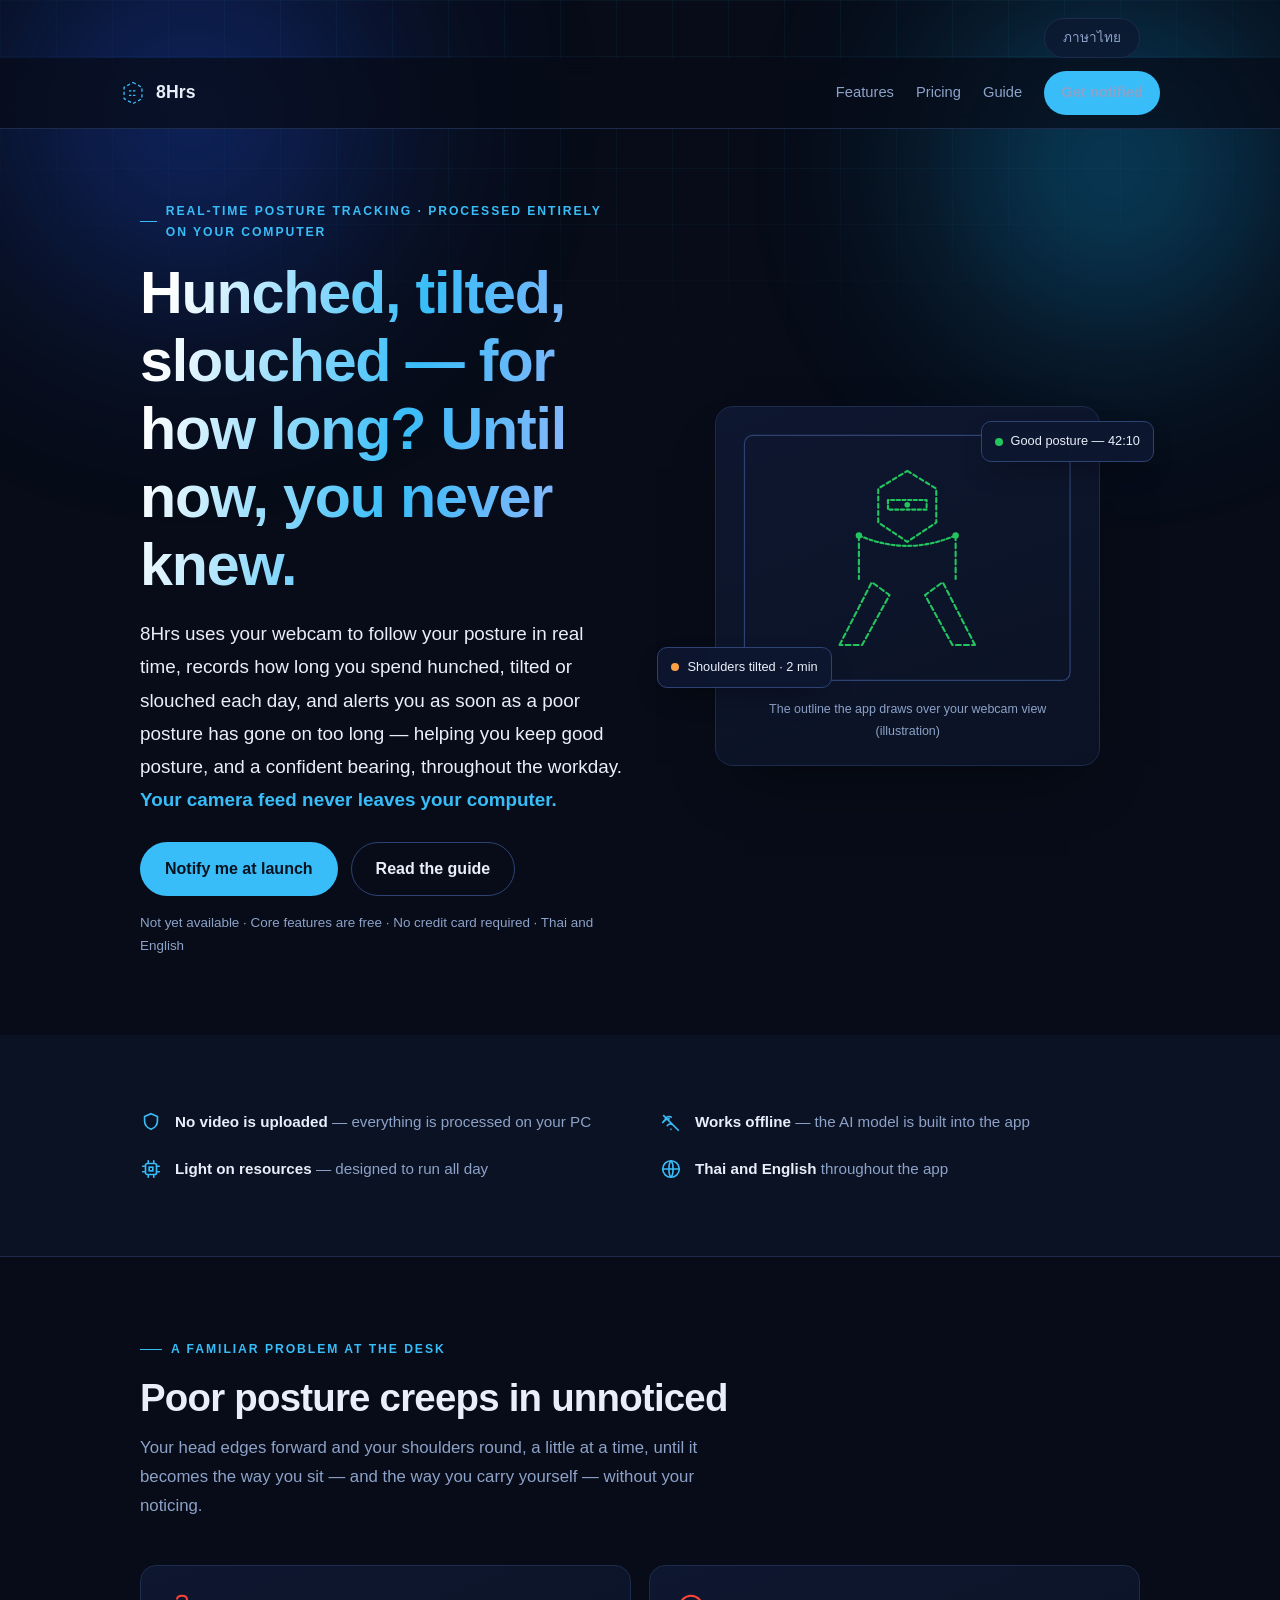
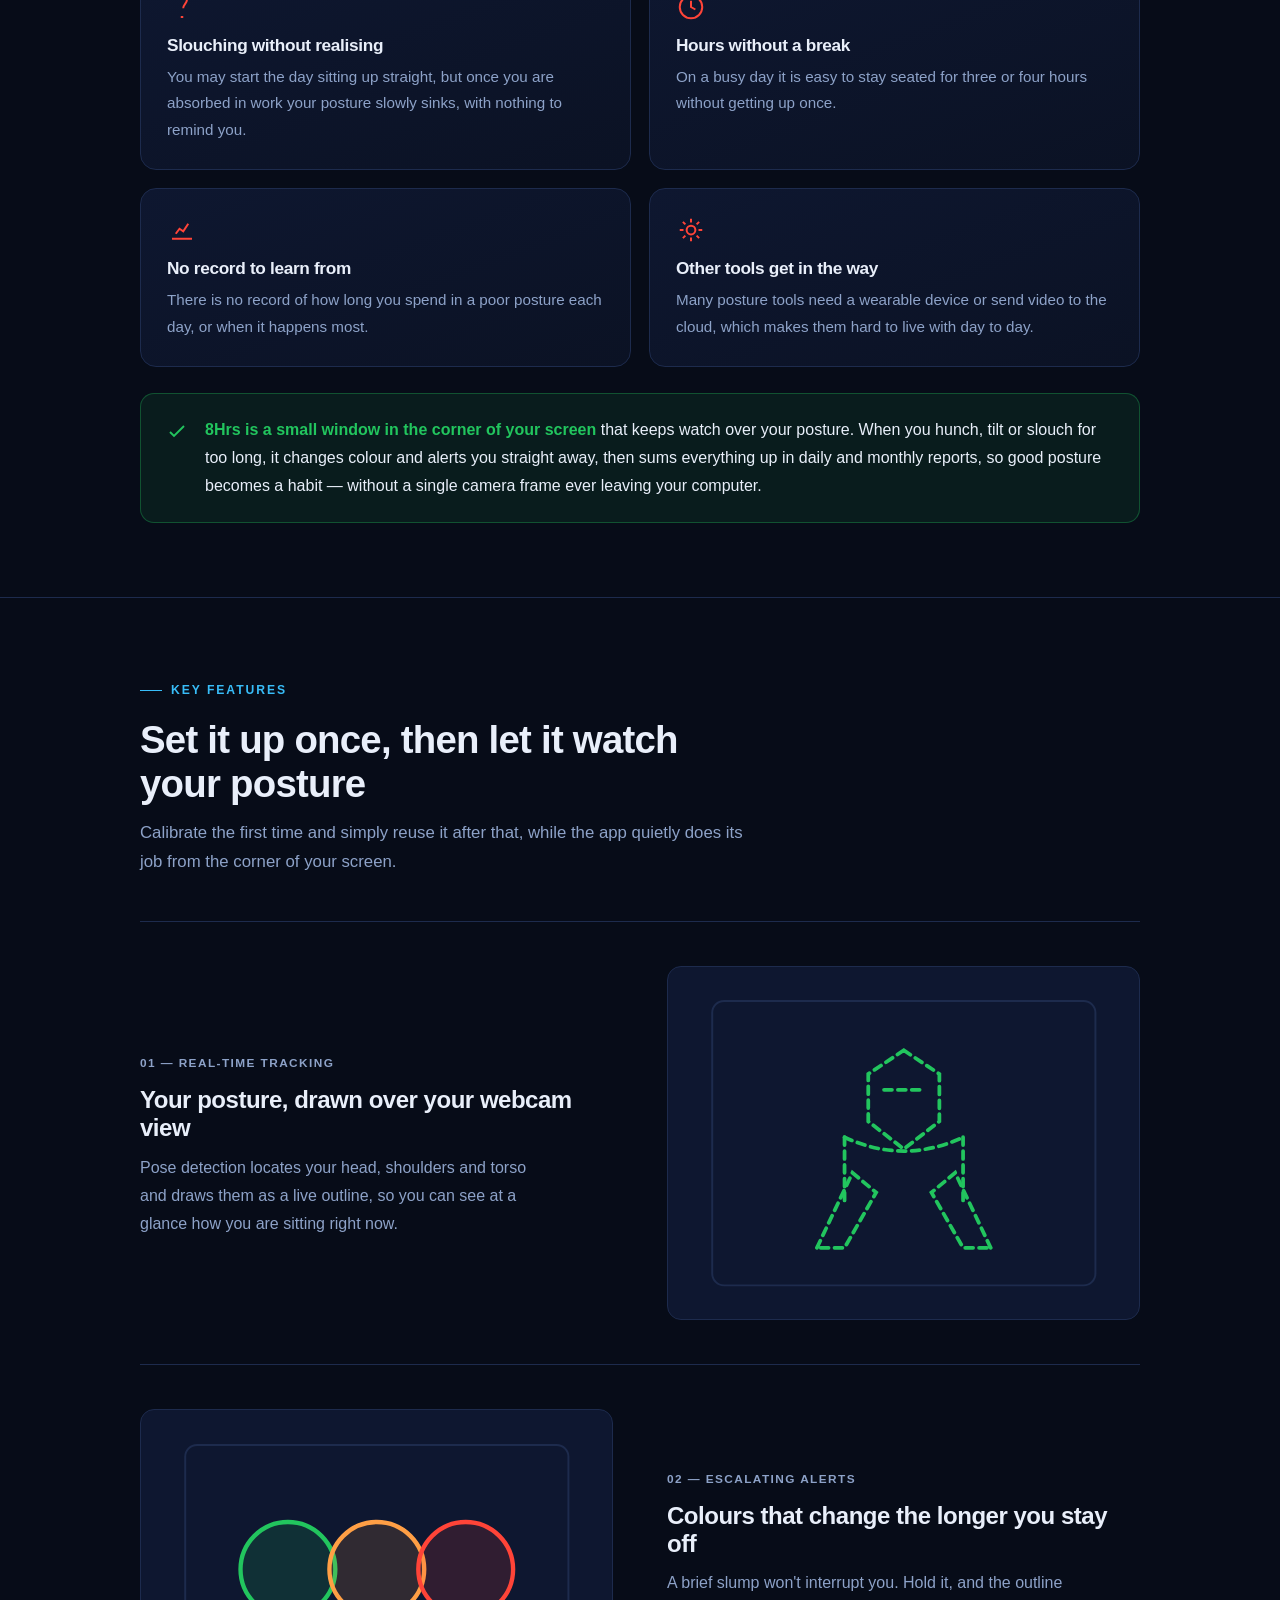
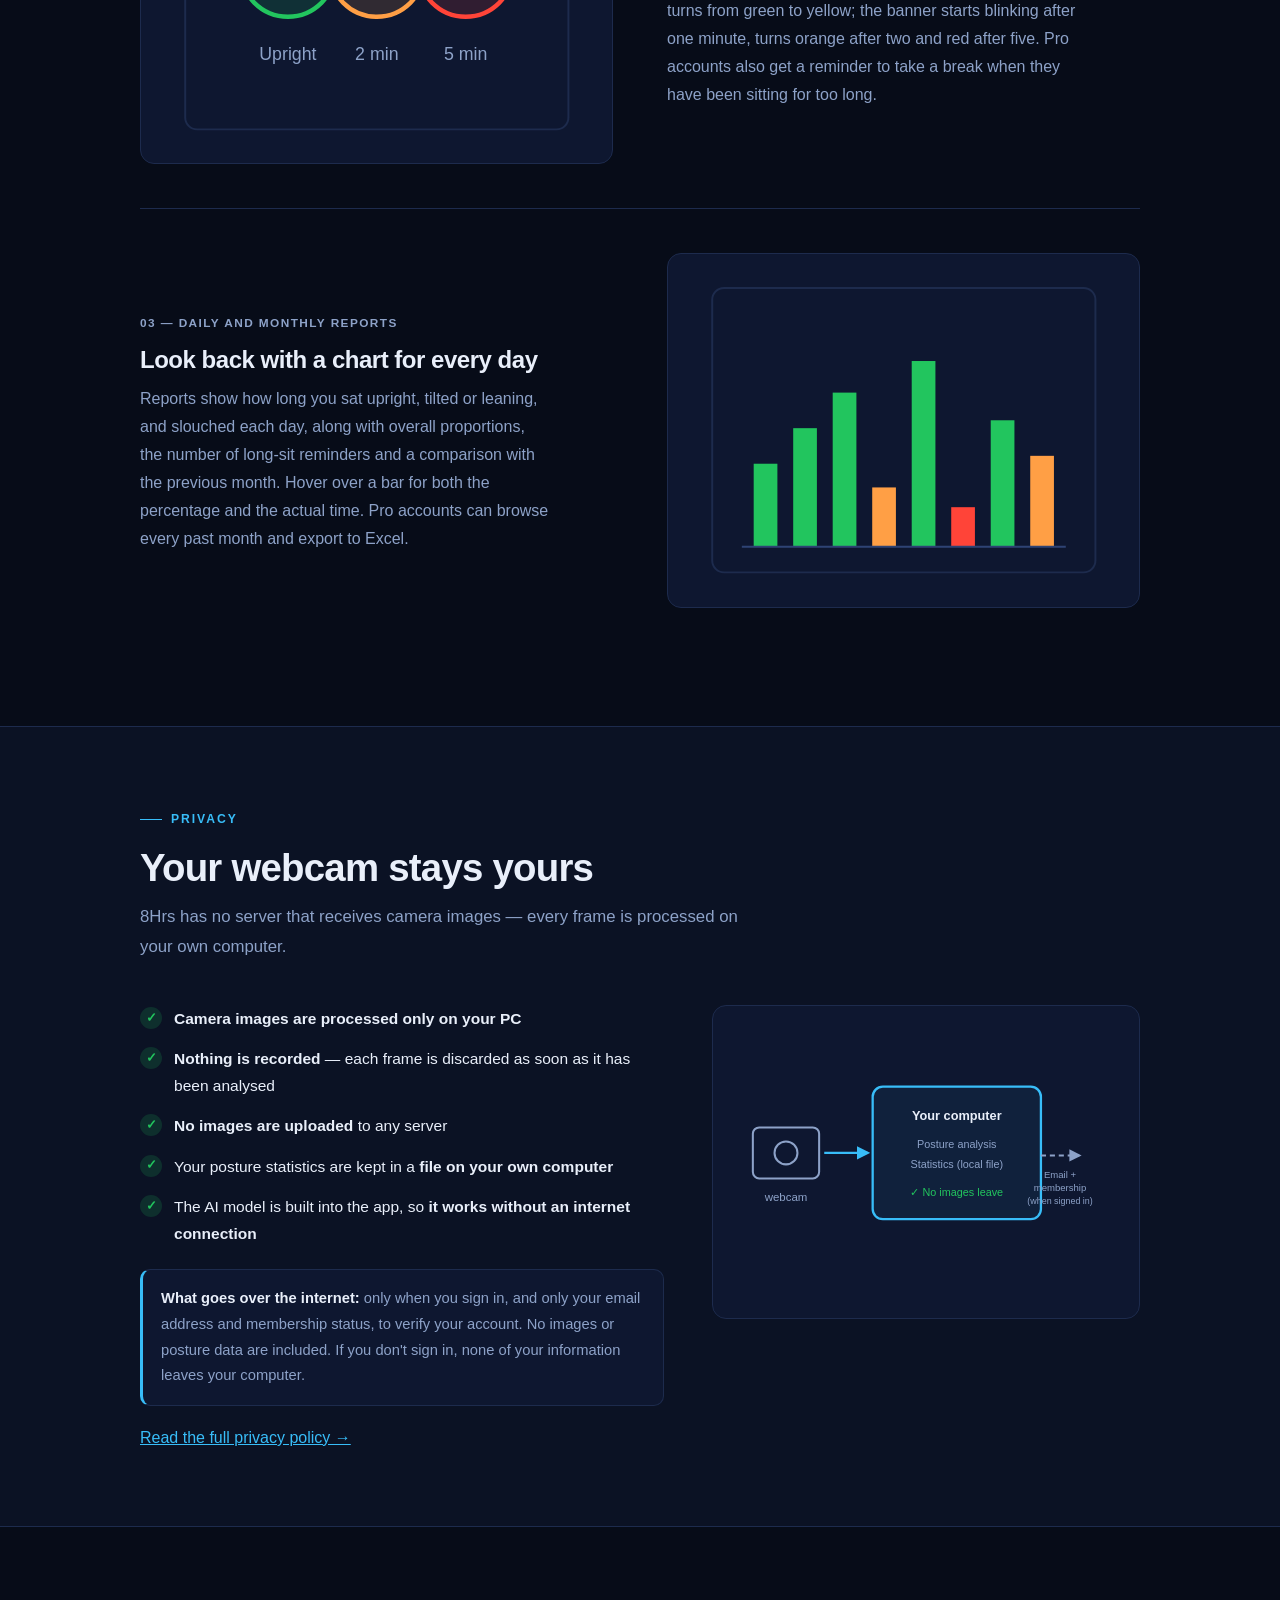
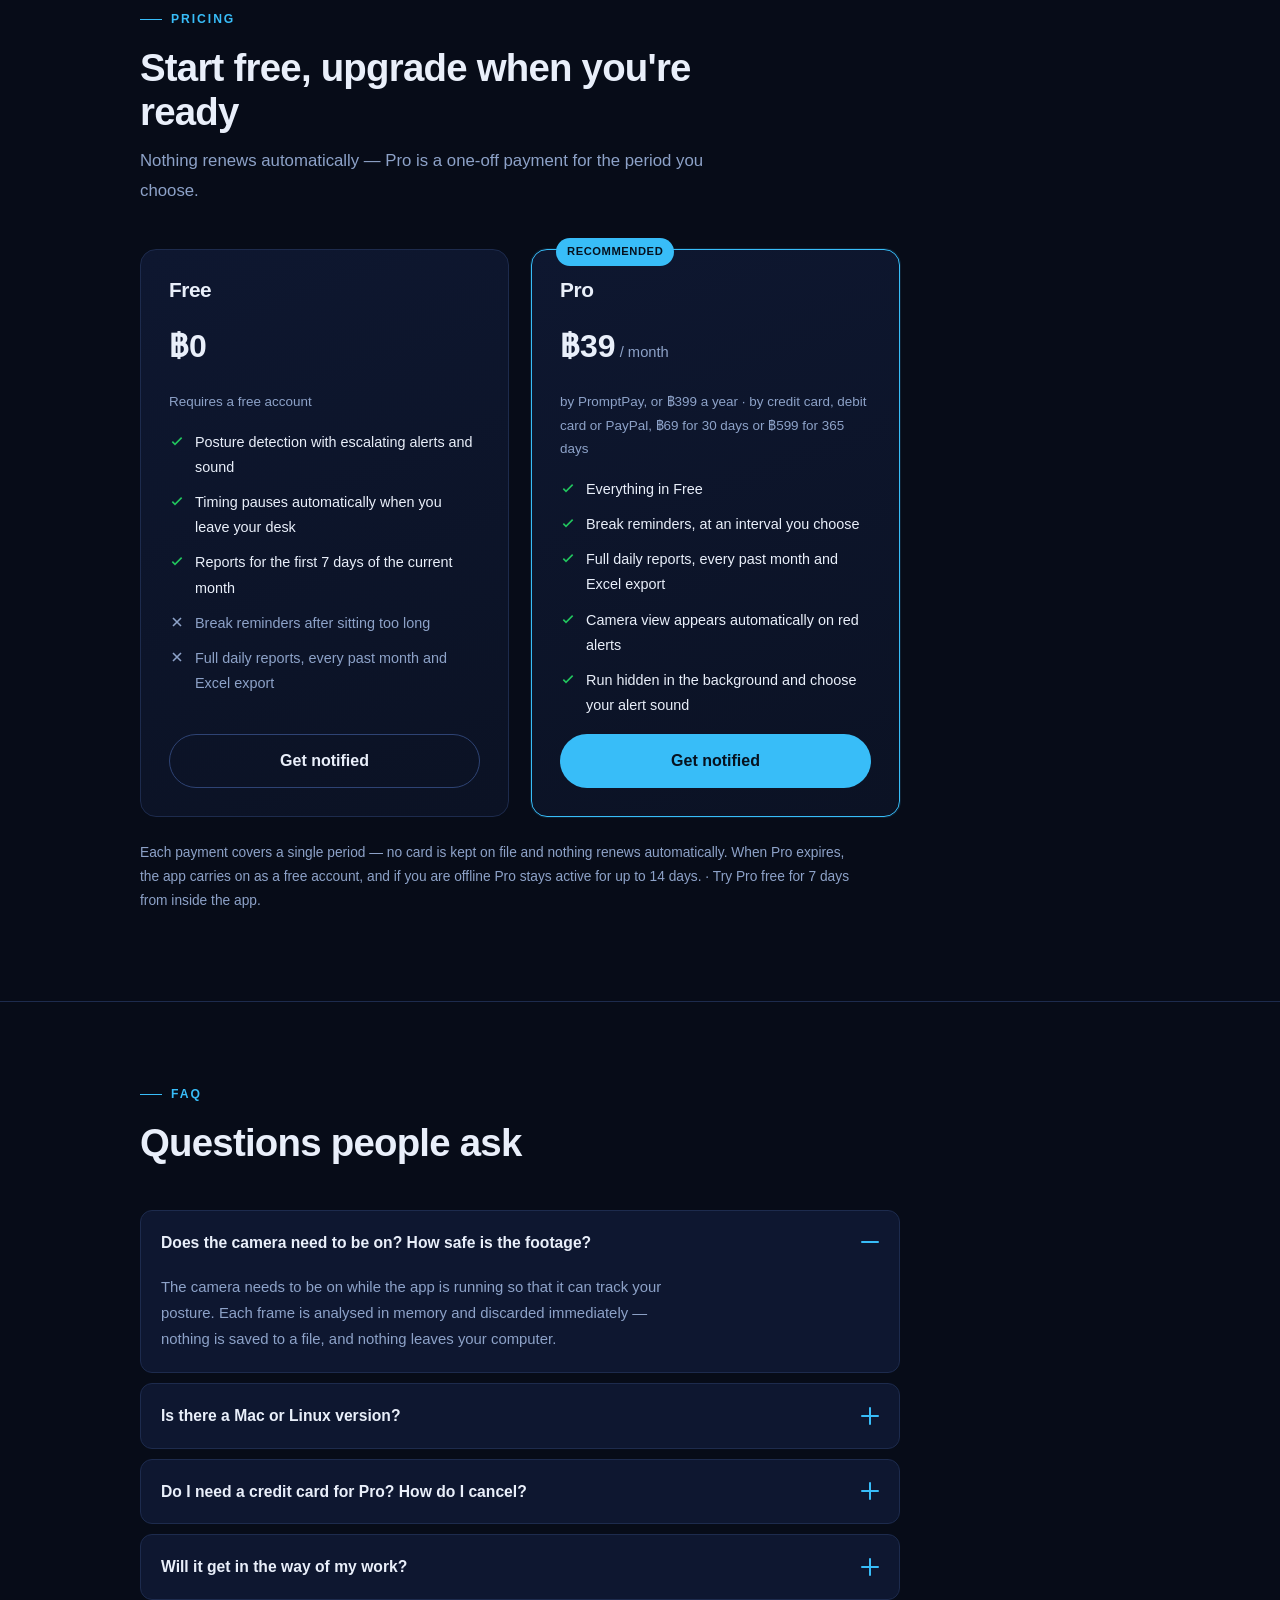
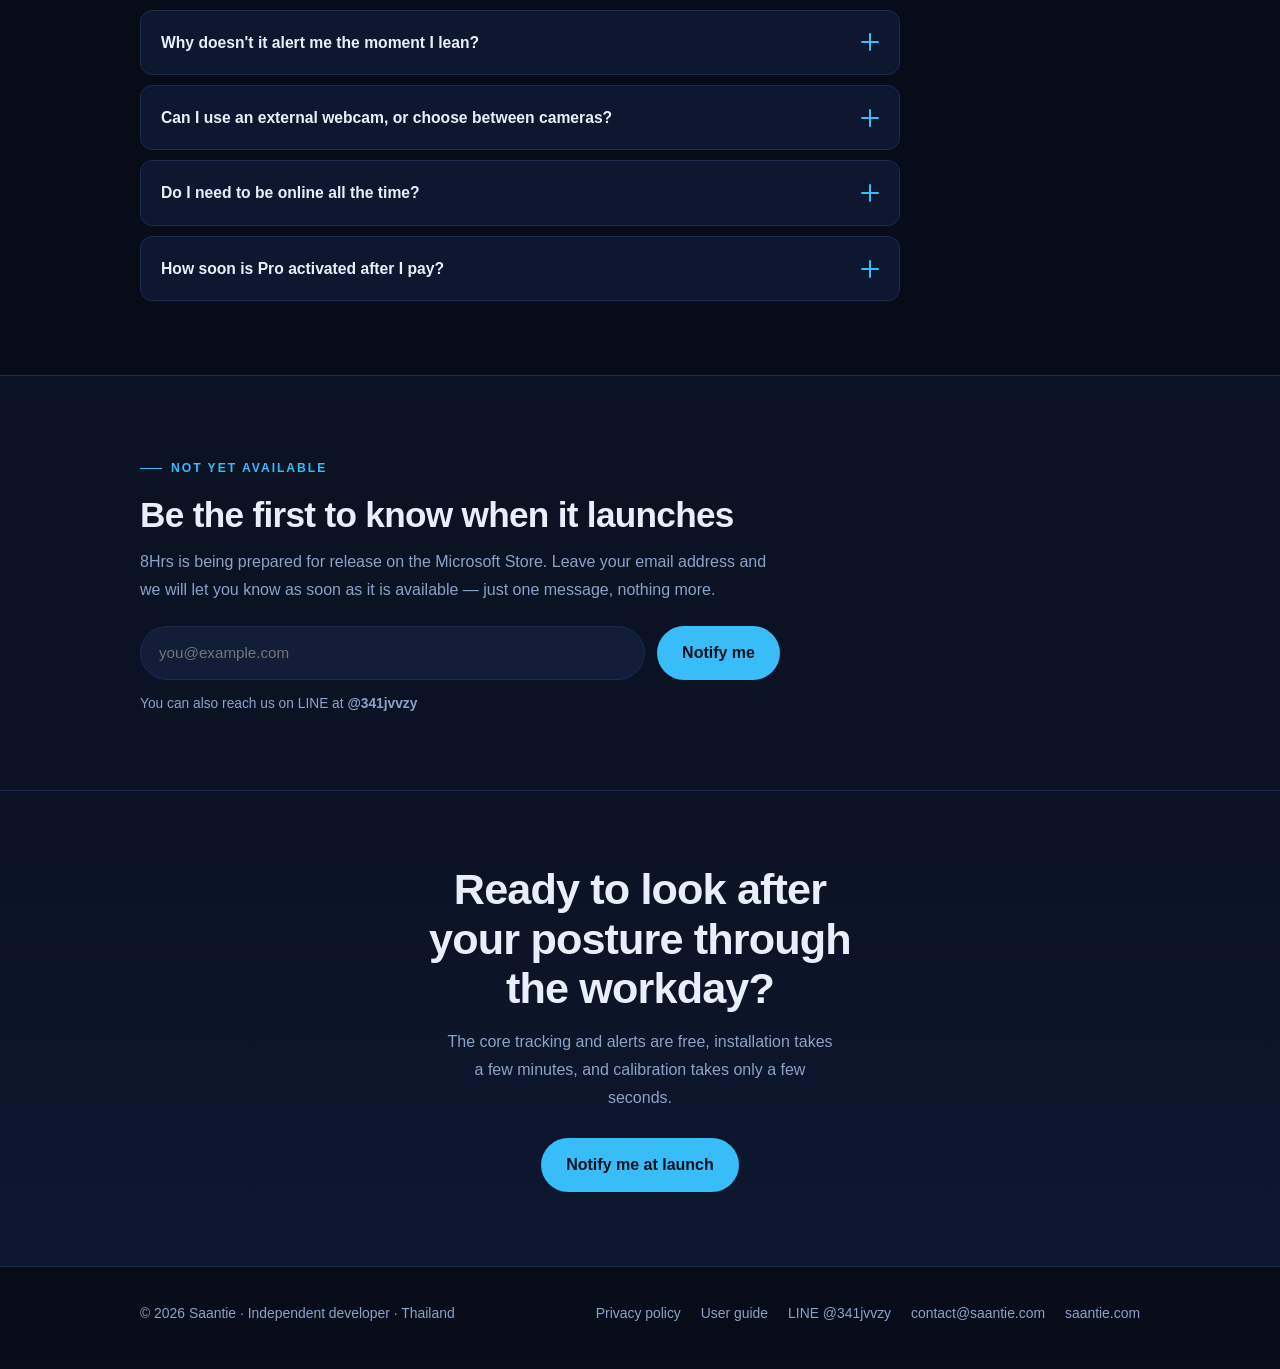
==== commit 9379acf9: "ปรับข้อความทั้งเว็บเป็นภาษาทางการ + อัปเดตข้อเท็จจริงให้ตรงโปรแกรม + ไอคอนใหม่ - เขียนข้อความทุกหน้า" ====
--- a/8hrs/index.html
+++ b/8hrs/index.html
@@ -3,8 +3,8 @@
 <head>
 <meta charset="utf-8">
 <meta name="viewport" content="width=device-width, initial-scale=1">
-<title>8Hrs Posture Monitor — เตือนท่านั่งจากเว็บแคม | Webcam posture reminder for Windows</title>
-<meta name="description" content="8Hrs เฝ้าดูท่านั่งของคุณผ่านเว็บแคมแบบเรียลไทม์ แล้วเตือนเมื่อก้ม เอียง หรือค่อมนานเกินไป ประมวลผลบนเครื่องคุณ 100% ภาพจากกล้องไม่เคยออกจากเครื่อง — A Windows app that watches your posture through your webcam and nudges you when you slouch. 100% on-device.">
+<title>8Hrs Posture Monitor — โปรแกรมติดตามท่านั่งผ่านเว็บแคม | Webcam posture monitor for Windows</title>
+<meta name="description" content="8Hrs ติดตามท่านั่งผ่านเว็บแคมแบบเรียลไทม์ บันทึกว่านั่งก้ม นั่งเอียง หรือนั่งหลังค่อมนานเท่าใด และแจ้งเตือนเมื่อท่านั่งไม่เหมาะสมนานเกินไป ประมวลผลภายในเครื่องคอมพิวเตอร์ทั้งหมด — A Windows app that tracks how long you spend hunched, tilted or slouched, entirely on your own computer.">
 <meta name="theme-color" content="#070C18">
 <!-- ไอคอน "8" เส้นเรืองแสงฟ้าบนพื้นน้ำเงินเข้ม — ชุดสีเดียวกับหน้าหลัก saantie.com แต่แยกเป็นของ 8Hrs -->
 <link rel="icon" href="data:image/svg+xml,%3Csvg xmlns='http://www.w3.org/2000/svg' viewBox='0 0 64 64'%3E%3Crect width='64' height='64' rx='14' fill='%23070C18'/%3E%3Ctext x='32' y='46' font-family='Segoe UI,sans-serif' font-size='40' font-weight='700' fill='%2338BDF8' text-anchor='middle'%3E8%3C/text%3E%3C/svg%3E">
@@ -127,11 +127,20 @@
   .hero { padding: 72px 0 64px; }
   .hero-grid { display: grid; grid-template-columns: 1.02fr .98fr; gap: 52px; align-items: center; }
   @media (max-width: 880px) { .hero-grid { grid-template-columns: 1fr; gap: 36px; } }
+  /* กลุ่มคำที่ห้ามตัดบรรทัดกลาง — ภาษาไทยไม่มีช่องว่างระหว่างคำ เบราว์เซอร์จึงตัดกลางวลีได้ เช่น "นั่ง / หลังค่อม" */
+  .nw { white-space: nowrap; }
+  /* ป้ายหัวข้อเล็กใช้ letter-spacing กว้างแบบตัวพิมพ์ใหญ่ภาษาอังกฤษ ซึ่งทำให้ภาษาไทยอ่านยาก — ลดลงเมื่อเป็นไทย */
+  html[lang="th"] .eyebrow, html[lang="th"] .feature-copy .tag { letter-spacing: .03em; }
   .hero h1 {
     font-size: clamp(2.3em, 5.4vw, 3.7em); margin: 0 0 18px; font-weight: 700;
     background: linear-gradient(100deg, #FFFFFF 6%, var(--accent) 54%, #A5B4FC 98%);
     -webkit-background-clip: text; background-clip: text; color: transparent;
   }
+  /* อักษรไทยมีสระบน+วรรณยุกต์ซ้อน และสระล่าง ที่สูงเกินกล่องของฟอนต์ (วัดจริงด้วย canvas: หมึกสูงสุด 1.67 เท่าของ
+     ขนาดตัวอักษร เช่น "ที่ไม่") — line-height 1.15 ของหัวข้อทำให้วรรณยุกต์ซ้อนทับบรรทัดบน และหัวข้อไล่สี
+     (background-clip:text วาดได้แค่ในกล่องของ h1) ถูกตัดขอบบน (ผู้ใช้แจ้ง ต.ค. 2569) จึงเผื่อเฉพาะตอนเป็นภาษาไทย */
+  html[lang="th"] h1, html[lang="th"] h2, html[lang="th"] h3 { line-height: 1.7; }
+  html[lang="th"] .hero h1 { font-size: clamp(1.9em, 4.2vw, 2.9em); padding: .08em 0; }
   .hero .sub { font-size: clamp(1.02em, 2vw, 1.18em); color: var(--text); margin: 0 0 26px; max-width: 40em; }
   .hero .sub b { color: var(--accent); font-weight: 600; }
   .hero-ctas { display: flex; gap: 13px; flex-wrap: wrap; }
@@ -145,15 +154,17 @@
   }
   .device svg { width: 100%; height: auto; display: block; }
   .device figcaption { margin: 12px 0 0; font-size: .78em; color: var(--muted); text-align: center; }
+  /* z-index จำเป็น — .chip อยู่ก่อน figure.device (position:relative) ใน DOM ถ้าไม่ตั้ง กรอบภาพจะวาดทับป้าย
+     จนเหลือให้อ่านแค่ปลายข้อความ (เจอจากภาพหน้าจอจริง ต.ค. 2569) */
   .chip {
-    position: absolute; display: inline-flex; align-items: center; gap: 8px;
+    position: absolute; z-index: 2; display: inline-flex; align-items: center; gap: 8px;
     background: rgba(14,23,48,.92); border: 1px solid var(--border-lit); border-radius: 10px;
     padding: 8px 13px; font-size: .8em; backdrop-filter: blur(6px);
     box-shadow: 0 12px 30px -14px rgba(0,0,0,.7);
   }
   .chip .dot { width: 8px; height: 8px; border-radius: 50%; flex-shrink: 0; }
   .chip.chip-a { top: 8%; right: -14px; }
-  .chip.chip-b { bottom: 12%; left: -18px; }
+  .chip.chip-b { bottom: 24%; left: -18px; }  /* สูงพอไม่ทับ figcaption ใต้ภาพ */
   @media (max-width: 520px) { .chip { display: none; } }
   @keyframes sway { 0%, 100% { transform: rotate(0deg); } 50% { transform: rotate(-1.4deg); } }
   .rig { transform-origin: 50% 88%; animation: sway 6s ease-in-out infinite; }
@@ -342,10 +353,10 @@
       <span>8Hrs</span>
     </a>
     <nav class="nav-links">
-      <a class="optional" href="#features"><span data-lang="th">ฟีเจอร์</span><span data-lang="en">Features</span></a>
+      <a class="optional" href="#features"><span data-lang="th">ความสามารถ</span><span data-lang="en">Features</span></a>
       <a class="optional" href="#pricing"><span data-lang="th">ราคา</span><span data-lang="en">Pricing</span></a>
       <a class="optional" href="/8hrs/guide"><span data-lang="th">คู่มือ</span><span data-lang="en">Guide</span></a>
-      <a class="btn btn-primary btn-sm" href="#notify"><span data-lang="th">รับแจ้งเตือน</span><span data-lang="en">Get notified</span></a>
+      <a class="btn btn-primary btn-sm" href="#notify"><span data-lang="th">รับข่าวการเปิดตัว</span><span data-lang="en">Get notified</span></a>
     </nav>
   </div>
 </header>
@@ -357,44 +368,46 @@
     <div class="hero-grid">
       <div>
         <span class="eyebrow">
-          <span data-lang="th">แจ้งเตือนท่านั่งเรียลไทม์ · ประมวลผลบนเครื่องคุณ 100%</span>
-          <span data-lang="en">Real-time posture alerts · 100% on your device</span>
+          <span data-lang="th">ติดตามท่านั่งแบบเรียลไทม์ · ประมวลผลภายในเครื่องคอมพิวเตอร์</span>
+          <span data-lang="en">Real-time posture tracking · processed entirely on your computer</span>
         </span>
         <h1>
-          <span data-lang="th">รู้ตัวก่อน จะปวดคอ ปวดหลัง</span>
-          <span data-lang="en">Catch bad posture before the ache sets in</span>
+          <span data-lang="th"><span class="nw">นั่งก้ม</span> <span class="nw">นั่งเอียง</span> <span class="nw">นั่งหลังค่อม</span> <span class="nw">นานแค่ไหน</span><span class="nw">ไม่เคยรู้มาก่อน</span></span>
+          <span data-lang="en">Hunched, tilted, slouched — for how long? Until now, you never knew.</span>
         </h1>
         <p class="sub" data-lang="th">
-          8Hrs เฝ้าดูท่านั่งของคุณผ่านเว็บแคมแบบเรียลไทม์ แล้วเตือนทันทีที่เริ่มก้ม เอียง หรือค่อมนานเกินไป
-          ทำงานอยู่ในหน้าต่างเล็กๆ มุมจอ ไม่บังงาน — และ<b>ภาพจากกล้องไม่เคยออกจากเครื่องคุณ</b>
+          8Hrs ใช้เว็บแคมติดตามท่านั่งของคุณแบบเรียลไทม์ บันทึกว่าในแต่ละวันคุณนั่งก้ม นั่งเอียง หรือนั่งหลังค่อมนานเท่าใด
+          และแจ้งเตือนทันทีเมื่อท่านั่งไม่เหมาะสมต่อเนื่องนานเกินไป ช่วยให้คุณรักษาท่านั่งและบุคลิกภาพที่ดีได้ตลอดวันทำงาน
+          โดย<b>ภาพจากกล้องจะไม่ถูกส่งออกจากเครื่องคอมพิวเตอร์ของคุณ</b>
         </p>
         <p class="sub" data-lang="en">
-          8Hrs watches your posture through your webcam in real time and nudges you the moment you hunch,
-          tilt, or slouch for too long. It sits in a small corner overlay, out of your way — and
-          <b>your camera feed never leaves your computer</b>.
+          8Hrs uses your webcam to follow your posture in real time, records how long you spend hunched,
+          tilted or slouched each day, and alerts you as soon as a poor posture has gone on too long — helping
+          you keep good posture, and a confident bearing, throughout the workday. <b>Your camera feed never
+          leaves your computer.</b>
         </p>
         <div class="hero-ctas">
           <a class="btn btn-primary" href="#notify">
-            <span data-lang="th">รับแจ้งเตือนเมื่อเปิดตัว</span><span data-lang="en">Notify me at launch</span>
+            <span data-lang="th">ลงทะเบียนรับข่าวการเปิดตัว</span><span data-lang="en">Notify me at launch</span>
           </a>
           <a class="btn btn-ghost" href="/8hrs/guide">
-            <span data-lang="th">ดูวิธีใช้งาน</span><span data-lang="en">See how it works</span>
+            <span data-lang="th">อ่านคู่มือการใช้งาน</span><span data-lang="en">Read the guide</span>
           </a>
         </div>
         <p class="hero-note">
-          <span data-lang="th">ยังไม่เปิดให้ดาวน์โหลด · ฟีเจอร์หลักจะฟรีตลอด · ไม่ต้องผูกบัตร · ไทย/อังกฤษ</span>
-          <span data-lang="en">Not available yet · Core features will be free forever · No credit card · Thai/English</span>
+          <span data-lang="th">ยังไม่เปิดให้ดาวน์โหลด · ใช้งานฟังก์ชันหลักได้ฟรี · ไม่ต้องใช้บัตรเครดิต · รองรับภาษาไทยและภาษาอังกฤษ</span>
+          <span data-lang="en">Not yet available · Core features are free · No credit card required · Thai and English</span>
         </p>
       </div>
 
       <div class="hero-art">
         <span class="chip chip-a">
           <span class="dot" style="background:var(--good)"></span>
-          <span data-lang="th">ท่านั่งดี — 42:10</span><span data-lang="en">Good posture — 42:10</span>
+          <span data-lang="th">ท่านั่งเหมาะสม — 42:10</span><span data-lang="en">Good posture — 42:10</span>
         </span>
         <span class="chip chip-b">
           <span class="dot" style="background:var(--warn)"></span>
-          <span data-lang="th">เอียงไหล่ 2 นาที</span><span data-lang="en">Shoulder tilt · 2 min</span>
+          <span data-lang="th">ไหล่เอียง 2 นาที</span><span data-lang="en">Shoulders tilted · 2 min</span>
         </span>
         <figure class="device">
           <!-- ภาพจำลองโครงร่างที่โปรแกรมวาดทับเว็บแคม (หัวเหลี่ยม + วิซอร์ + เส้นลำตัว)
@@ -414,44 +427,44 @@
               <circle cx="210" cy="94" r="3.5" fill="var(--good)" stroke="none"/>
             </g>
           </svg>
-          <figcaption data-lang="th">โครงร่างที่โปรแกรมวาดทับภาพเว็บแคมของคุณ</figcaption>
-          <figcaption data-lang="en">The outline the app draws over your webcam view</figcaption>
+          <figcaption data-lang="th">โครงร่างที่โปรแกรมแสดงทับภาพจากเว็บแคม (ภาพจำลอง)</figcaption>
+          <figcaption data-lang="en">The outline the app draws over your webcam view (illustration)</figcaption>
         </figure>
       </div>
     </div>
   </section>
 </div>
 
-<!-- ================= แถบความเชื่อใจ ================= -->
+<!-- ================= แถบความเชื่อมั่น ================= -->
 <section class="trust">
   <div class="wrap reveal">
     <div class="trust-grid">
       <div class="trust-item">
         <svg viewBox="0 0 24 24" fill="none" stroke="currentColor" stroke-width="1.8" aria-hidden="true"><path d="M12 3l7 3v5c0 4.5-3 7.5-7 9-4-1.5-7-4.5-7-9V6z"/></svg>
         <div>
-          <span data-lang="th"><b>ภาพจากกล้องไม่ถูกอัปโหลด</b> — ประมวลผลบนเครื่องคุณทั้งหมด</span>
-          <span data-lang="en"><b>Your camera feed is never uploaded</b> — all processing happens on your PC</span>
+          <span data-lang="th"><b>ไม่มีการอัปโหลดภาพจากกล้อง</b> ประมวลผลภายในเครื่องคอมพิวเตอร์ของคุณทั้งหมด</span>
+          <span data-lang="en"><b>No video is uploaded</b> — everything is processed on your PC</span>
         </div>
       </div>
       <div class="trust-item">
         <svg viewBox="0 0 24 24" fill="none" stroke="currentColor" stroke-width="1.8" stroke-linecap="round" aria-hidden="true"><path d="M4 5l16 16M5.5 9a5 5 0 016.9-2.3M3 12.5A9 9 0 0110 8.5M8 16a4 4 0 015.5-1.2"/><path d="M12 20h.01"/></svg>
         <div>
-          <span data-lang="th"><b>ใช้ได้แม้ไม่ต่อเน็ต</b> — โมเดล AI ฝังมากับตัวโปรแกรม</span>
-          <span data-lang="en"><b>Works offline</b> — the AI model ships inside the app</span>
+          <span data-lang="th"><b>ทำงานได้โดยไม่ต้องเชื่อมต่ออินเทอร์เน็ต</b> โมเดล AI ติดตั้งมาพร้อมโปรแกรม</span>
+          <span data-lang="en"><b>Works offline</b> — the AI model is built into the app</span>
         </div>
       </div>
       <div class="trust-item">
         <svg viewBox="0 0 24 24" fill="none" stroke="currentColor" stroke-width="1.8" stroke-linecap="round" aria-hidden="true"><rect x="6" y="6" width="12" height="12" rx="2"/><rect x="10" y="10" width="4" height="4"/><path d="M9 3v2M15 3v2M9 19v2M15 19v2M3 9h2M3 15h2M19 9h2M19 15h2"/></svg>
         <div>
-          <span data-lang="th"><b>กินเครื่องเบา</b> — ออกแบบให้เปิดค้างทั้งวันได้</span>
-          <span data-lang="en"><b>Light on your PC</b> — built to run all day</span>
+          <span data-lang="th"><b>ใช้ทรัพยากรของเครื่องคอมพิวเตอร์น้อย</b> ออกแบบให้เปิดใช้งานได้ตลอดวัน</span>
+          <span data-lang="en"><b>Light on resources</b> — designed to run all day</span>
         </div>
       </div>
       <div class="trust-item">
         <svg viewBox="0 0 24 24" fill="none" stroke="currentColor" stroke-width="1.8" aria-hidden="true"><circle cx="12" cy="12" r="9"/><path d="M3 12h18M12 3c3 3 3 15 0 18M12 3c-3 3-3 15 0 18"/></svg>
         <div>
-          <span data-lang="th"><b>ใช้งานได้เต็มรูปแบบ</b> ทั้งภาษาไทยและอังกฤษ</span>
-          <span data-lang="en"><b>Fully usable</b> in both Thai and English</span>
+          <span data-lang="th"><b>รองรับภาษาไทยและภาษาอังกฤษ</b> ในทุกหน้าจอ</span>
+          <span data-lang="en"><b>Thai and English</b> throughout the app</span>
         </div>
       </div>
     </div>
@@ -463,45 +476,45 @@
   <div class="wrap">
     <div class="section-head reveal">
       <span class="eyebrow">
-        <span data-lang="th">ปัญหาที่คนนั่งทำงานหน้าจอเจอทุกวัน</span>
-        <span data-lang="en">What screen workers deal with every day</span>
+        <span data-lang="th">ปัญหาที่พบบ่อยในผู้ที่ทำงานหน้าจอ</span>
+        <span data-lang="en">A familiar problem at the desk</span>
       </span>
-      <h2><span data-lang="th">กว่าจะรู้ตัวว่านั่งผิดท่า ก็ปวดไปแล้ว</span><span data-lang="en">By the time you notice, it already aches</span></h2>
-      <p data-lang="th">สมองไม่เตือนตอนคอค่อยๆ ยื่นไปข้างหน้า หรือไหล่ค่อยๆ ทรุดลง กว่าจะรู้สึกตัวก็ผ่านไปเป็นชั่วโมง</p>
-      <p data-lang="en">Your brain doesn't flag it when your neck creeps forward or your shoulders sink — hours pass before you feel it.</p>
+      <h2><span data-lang="th">ท่านั่งที่ไม่เหมาะสมเกิดขึ้นโดยไม่รู้ตัว</span><span data-lang="en">Poor posture creeps in unnoticed</span></h2>
+      <p data-lang="th">ศีรษะที่ค่อยๆ ยื่นไปข้างหน้า และไหล่ที่ค่อยๆ ห่อลงระหว่างการทำงาน เกิดขึ้นทีละน้อยจนกลายเป็นท่านั่งและบุคลิกภาพที่ติดตัวโดยไม่ทันสังเกต</p>
+      <p data-lang="en">Your head edges forward and your shoulders round, a little at a time, until it becomes the way you sit — and the way you carry yourself — without your noticing.</p>
     </div>
 
     <div class="problem-grid reveal">
       <div class="card">
         <svg viewBox="0 0 24 24" fill="none" stroke="currentColor" stroke-width="1.6" aria-hidden="true"><path d="M8 6c0-2 1.8-3 4-3s4 1 4 3c0 3-3 4-3 7"/><path d="M13 20h-2"/></svg>
-        <h3><span data-lang="th">นั่งค่อมโดยไม่รู้ตัว</span><span data-lang="en">Slouching without noticing</span></h3>
-        <p data-lang="th">ตั้งใจนั่งหลังตรงตอนเช้า แต่พอทำงานเพลินๆ หลังค่อมลงเรื่อยๆ โดยไม่มีใครสะกิด</p>
-        <p data-lang="en">You start the day sitting straight, then sink lower and lower as you focus, with nothing to nudge you.</p>
+        <h3><span data-lang="th">หลังค่อมโดยไม่รู้ตัว</span><span data-lang="en">Slouching without realising</span></h3>
+        <p data-lang="th">แม้ตั้งใจนั่งหลังตรงในช่วงเช้า แต่เมื่อจดจ่อกับงาน ท่านั่งมักค่อยๆ ทรุดลงโดยไม่มีสิ่งใดเตือน</p>
+        <p data-lang="en">You may start the day sitting up straight, but once you are absorbed in work your posture slowly sinks, with nothing to remind you.</p>
       </div>
       <div class="card">
         <svg viewBox="0 0 24 24" fill="none" stroke="currentColor" stroke-width="1.6" aria-hidden="true"><circle cx="12" cy="12" r="9"/><path d="M12 7v5l3.5 2"/></svg>
-        <h3><span data-lang="th">นั่งยาวเกินไปโดยไม่พัก</span><span data-lang="en">Sitting too long without a break</span></h3>
-        <p data-lang="th">เพลินกับงานจนลืมลุก บางวันนั่งรวดเดียว 3–4 ชั่วโมงโดยไม่ได้ขยับตัวเลย</p>
-        <p data-lang="en">You forget to stand up — some days it's 3–4 hours straight without moving.</p>
+        <h3><span data-lang="th">นั่งนานโดยไม่ได้ลุกพัก</span><span data-lang="en">Hours without a break</span></h3>
+        <p data-lang="th">ในวันที่มีงานต่อเนื่อง หลายคนนั่งติดต่อกัน 3–4 ชั่วโมงโดยไม่ได้ลุกเปลี่ยนอิริยาบถเลย</p>
+        <p data-lang="en">On a busy day it is easy to stay seated for three or four hours without getting up once.</p>
       </div>
       <div class="card">
         <svg viewBox="0 0 24 24" fill="none" stroke="currentColor" stroke-width="1.6" aria-hidden="true"><path d="M4 19h16M7 15l3-4 3 2 4-6"/></svg>
-        <h3><span data-lang="th">ไม่มีข้อมูลย้อนหลังดูพฤติกรรมตัวเอง</span><span data-lang="en">No history to learn from</span></h3>
-        <p data-lang="th">รู้สึกว่าปวดหลังบ่อยขึ้น แต่ไม่มีตัวเลขจริงยืนยันว่าวันไหนของสัปดาห์ที่ท่านั่งแย่ที่สุด</p>
-        <p data-lang="en">Your back hurts more often, but you have no real numbers on which day of the week is worst.</p>
+        <h3><span data-lang="th">ไม่มีข้อมูลให้ทบทวน</span><span data-lang="en">No record to learn from</span></h3>
+        <p data-lang="th">ไม่มีข้อมูลที่บอกได้ว่าในแต่ละวันนั่งผิดท่านานเท่าใด และช่วงเวลาใดที่เกิดขึ้นบ่อยที่สุด</p>
+        <p data-lang="en">There is no record of how long you spend in a poor posture each day, or when it happens most.</p>
       </div>
       <div class="card">
         <svg viewBox="0 0 24 24" fill="none" stroke="currentColor" stroke-width="1.6" aria-hidden="true"><path d="M12 3v3M12 18v3M3 12h3M18 12h3M5.5 5.5l2 2M16.5 16.5l2 2M18.5 5.5l-2 2M7.5 16.5l-2 2"/><circle cx="12" cy="12" r="3.5"/></svg>
-        <h3><span data-lang="th">แอปเตือนท่านั่งส่วนใหญ่ยุ่งยากเกินไป</span><span data-lang="en">Most posture apps are too much hassle</span></h3>
-        <p data-lang="th">ต้องสวมอุปกรณ์ ต้องเปิดแอปแยก หรือส่งภาพขึ้นคลาวด์ให้คนอื่นดู จนเลิกใช้ไปในที่สุด</p>
-        <p data-lang="en">They need a wearable, a separate app, or uploading video to the cloud — so you stop using them.</p>
+        <h3><span data-lang="th">เครื่องมือหลายแบบใช้งานไม่สะดวก</span><span data-lang="en">Other tools get in the way</span></h3>
+        <p data-lang="th">เครื่องมือเตือนท่านั่งหลายแบบต้องใช้อุปกรณ์สวมใส่ หรือต้องส่งภาพขึ้นระบบคลาวด์ ทำให้ไม่สะดวกต่อการใช้งานในระยะยาว</p>
+        <p data-lang="en">Many posture tools need a wearable device or send video to the cloud, which makes them hard to live with day to day.</p>
       </div>
     </div>
 
     <div class="solution reveal">
       <svg viewBox="0 0 24 24" fill="none" stroke="currentColor" stroke-width="1.9" aria-hidden="true"><path d="M5 13l4 4L19 7"/></svg>
-      <p data-lang="th"><b>8Hrs เป็นหน้าต่างลอยเล็กๆ มุมจอ</b> ที่เฝ้าดูท่านั่งของคุณตลอดเวลา พอเริ่มก้ม เอียง หรือค่อมนานเกินไป มันจะเปลี่ยนสีและเตือนทันที พร้อมสรุปเป็นรายงานย้อนหลังทุกเดือน โดยไม่มีภาพจากกล้องหลุดออกจากเครื่องแม้แต่เฟรมเดียว</p>
-      <p data-lang="en"><b>8Hrs is a small floating window in the corner of your screen</b> that watches your posture continuously. Start to hunch, tilt, or slouch for too long and it changes colour and alerts you right away — with a monthly report to look back on, and not a single camera frame ever leaving your computer.</p>
+      <p data-lang="th"><b>8Hrs คือหน้าต่างขนาดเล็กที่มุมจอ</b> ซึ่งติดตามท่านั่งของคุณอย่างต่อเนื่อง เมื่อคุณก้ม เอียง หรือหลังค่อมนานเกินไป โปรแกรมจะเปลี่ยนสีและแจ้งเตือนทันที พร้อมสรุปเป็นรายงานรายวันและรายเดือน ช่วยให้คุณรักษาท่านั่งและบุคลิกภาพที่ดีได้อย่างต่อเนื่อง โดยไม่มีภาพจากกล้องถูกส่งออกจากเครื่องคอมพิวเตอร์ของคุณแม้แต่เฟรมเดียว</p>
+      <p data-lang="en"><b>8Hrs is a small window in the corner of your screen</b> that keeps watch over your posture. When you hunch, tilt or slouch for too long, it changes colour and alerts you straight away, then sums everything up in daily and monthly reports, so good posture becomes a habit — without a single camera frame ever leaving your computer.</p>
     </div>
   </div>
 </section>
@@ -510,18 +523,18 @@
 <section id="features">
   <div class="wrap">
     <div class="section-head reveal">
-      <span class="eyebrow"><span data-lang="th">ฟีเจอร์หลัก</span><span data-lang="en">Core features</span></span>
-      <h2><span data-lang="th">ทำน้อย แต่รู้ตัวได้ไว</span><span data-lang="en">Barely any setup, quick to notice</span></h2>
-      <p data-lang="th">เปิดโปรแกรม ปรับเทียบท่านั่งครั้งเดียว แล้วปล่อยให้มันทำงานอยู่มุมจอ</p>
-      <p data-lang="en">Open it, calibrate your posture once, then let it sit in the corner and work.</p>
+      <span class="eyebrow"><span data-lang="th">ความสามารถหลัก</span><span data-lang="en">Key features</span></span>
+      <h2><span data-lang="th">ตั้งค่าเพียงครั้งเดียว แล้วให้โปรแกรมช่วยดูแลท่านั่ง</span><span data-lang="en">Set it up once, then let it watch your posture</span></h2>
+      <p data-lang="th">ปรับเทียบท่านั่งในครั้งแรก และเลือกใช้ค่าเดิมได้ทันทีในครั้งต่อไป จากนั้นโปรแกรมจะทำงานอยู่ที่มุมจอตลอดการใช้งาน</p>
+      <p data-lang="en">Calibrate the first time and simply reuse it after that, while the app quietly does its job from the corner of your screen.</p>
     </div>
 
     <div class="feature reveal">
       <div class="feature-copy">
-        <span class="tag"><span data-lang="th">01 — เฝ้าดูแบบเรียลไทม์</span><span data-lang="en">01 — Real-time tracking</span></span>
-        <h3><span data-lang="th">วาดโครงร่างท่านั่งทับภาพเว็บแคมสดๆ</span><span data-lang="en">It draws your posture over the live webcam view</span></h3>
-        <p data-lang="th">ระบบตรวจจับท่าทางวาดเส้นไหล่ ลำตัว และศีรษะทับภาพจากกล้องแบบเรียลไทม์ ให้คุณเห็นเลยว่าตอนนี้คอ ไหล่ และหลังอยู่ตำแหน่งไหน โดยไม่ต้องเดา</p>
-        <p data-lang="en">Pose detection overlays your shoulders, torso, and head on the camera image in real time, so you can see exactly where your neck, shoulders, and back are right now — no guessing.</p>
+        <span class="tag"><span data-lang="th">01 — ติดตามแบบเรียลไทม์</span><span data-lang="en">01 — Real-time tracking</span></span>
+        <h3><span data-lang="th">แสดงโครงร่างท่านั่งทับภาพจากเว็บแคม</span><span data-lang="en">Your posture, drawn over your webcam view</span></h3>
+        <p data-lang="th">ระบบตรวจจับท่าทางระบุตำแหน่งศีรษะ ไหล่ และลำตัว แล้วแสดงเป็นโครงร่างแบบเรียลไทม์ ทำให้เห็นได้ทันทีว่าท่านั่งในขณะนั้นเป็นอย่างไร</p>
+        <p data-lang="en">Pose detection locates your head, shoulders and torso and draws them as a live outline, so you can see at a glance how you are sitting right now.</p>
       </div>
       <div class="feature-visual">
         <svg viewBox="0 0 200 150" fill="none" aria-hidden="true">
@@ -540,10 +553,10 @@
 
     <div class="feature flip reveal">
       <div class="feature-copy">
-        <span class="tag"><span data-lang="th">02 — แจ้งเตือนเป็นขั้น</span><span data-lang="en">02 — Escalating alerts</span></span>
-        <h3><span data-lang="th">เขียว → ส้ม → แดง ตามระยะเวลาที่นั่งผิดท่า</span><span data-lang="en">Green → orange → red, by how long you've been off</span></h3>
-        <p data-lang="th">เพิ่งเริ่มก้มเล็กน้อยระบบยังไม่รบกวน แต่ถ้าค้างท่าเดิม ครบ 1 นาทีป้ายเริ่มกะพริบ 2 นาทีเป็นสีส้ม 5 นาทีเป็นสีแดง และมีเตือนให้ลุกยืนแยกต่างหากเมื่อนั่งติดต่อกันนานเกินไป</p>
-        <p data-lang="en">A small slump won't bother you — but hold it: at 1 minute the banner blinks, at 2 minutes it turns orange, at 5 minutes red. A separate nudge tells you to stand up when you've been sitting too long.</p>
+        <span class="tag"><span data-lang="th">02 — แจ้งเตือนตามระดับ</span><span data-lang="en">02 — Escalating alerts</span></span>
+        <h3><span data-lang="th">เปลี่ยนสีตามระยะเวลาที่นั่งผิดท่า</span><span data-lang="en">Colours that change the longer you stay off</span></h3>
+        <p data-lang="th">การก้มเพียงชั่วครู่จะไม่รบกวนการทำงาน หากค้างอยู่ในท่าเดิม โครงร่างจะเปลี่ยนจากสีเขียวเป็นสีเหลือง ป้ายสถานะเริ่มกะพริบเมื่อครบ 1 นาที เปลี่ยนเป็นสีส้มเมื่อเกิน 2 นาที และสีแดงเมื่อเกิน 5 นาที สำหรับบัญชีโปร โปรแกรมจะแจ้งเตือนให้ลุกพักเมื่อนั่งต่อเนื่องนานเกินกำหนดด้วย</p>
+        <p data-lang="en">A brief slump won't interrupt you. Hold it, and the outline turns from green to yellow; the banner starts blinking after one minute, turns orange after two and red after five. Pro accounts also get a reminder to take a break when they have been sitting for too long.</p>
       </div>
       <div class="feature-visual">
         <svg viewBox="0 0 200 150" fill="none" aria-hidden="true">
@@ -551,19 +564,22 @@
           <circle cx="55" cy="66" r="24" fill="rgba(34,197,94,.14)" stroke="var(--good)" stroke-width="2.2"/>
           <circle cx="100" cy="66" r="24" fill="rgba(255,159,69,.14)" stroke="var(--warn)" stroke-width="2.2"/>
           <circle cx="145" cy="66" r="24" fill="rgba(255,68,56,.14)" stroke="var(--crit)" stroke-width="2.2"/>
-          <text x="55" y="112" text-anchor="middle" font-family="Segoe UI,sans-serif" font-size="9" fill="var(--muted)">ท่าดี</text>
-          <text x="100" y="112" text-anchor="middle" font-family="Segoe UI,sans-serif" font-size="9" fill="var(--muted)">2 min</text>
-          <text x="145" y="112" text-anchor="middle" font-family="Segoe UI,sans-serif" font-size="9" fill="var(--muted)">5 min</text>
+          <g data-lang="th" font-family="Segoe UI,sans-serif" font-size="9" fill="var(--muted)" text-anchor="middle">
+            <text x="55" y="112">นั่งตรง</text><text x="100" y="112">2 นาที</text><text x="145" y="112">5 นาที</text>
+          </g>
+          <g data-lang="en" font-family="Segoe UI,sans-serif" font-size="9" fill="var(--muted)" text-anchor="middle">
+            <text x="55" y="112">Upright</text><text x="100" y="112">2 min</text><text x="145" y="112">5 min</text>
+          </g>
         </svg>
       </div>
     </div>
 
     <div class="feature reveal">
       <div class="feature-copy">
-        <span class="tag"><span data-lang="th">03 — รายงานรายเดือน</span><span data-lang="en">03 — Monthly reports</span></span>
-        <h3><span data-lang="th">ดูสถิติท่านั่งย้อนหลังเป็นกราฟรายวัน</span><span data-lang="en">See your posture history as a daily chart</span></h3>
-        <p data-lang="th">สรุปเวลานั่งท่าดี / เอียง / ค่อม ของแต่ละวัน เปอร์เซ็นต์รวม และจำนวนครั้งที่นั่งนานเกินไป ชี้เมาส์ที่แท่งไหนก็เห็นทั้ง % และเวลาจริง ส่งออกเป็น Excel ได้ (ฟีเจอร์โปร)</p>
-        <p data-lang="en">A breakdown of good / tilted / slouched time for each day, overall percentages, and how often you sat too long. Hover any bar for both the percentage and the real duration. Export to Excel (Pro).</p>
+        <span class="tag"><span data-lang="th">03 — รายงานรายวันและรายเดือน</span><span data-lang="en">03 — Daily and monthly reports</span></span>
+        <h3><span data-lang="th">ทบทวนท่านั่งย้อนหลังด้วยกราฟรายวัน</span><span data-lang="en">Look back with a chart for every day</span></h3>
+        <p data-lang="th">รายงานสรุปเวลาที่นั่งตรง นั่งเอียงหรือก้ม และนั่งหลังค่อมของแต่ละวัน พร้อมสัดส่วนโดยรวม จำนวนครั้งที่ได้รับการเตือนนั่งนาน และการเปรียบเทียบกับเดือนที่แล้ว เมื่อชี้ที่แท่งกราฟจะแสดงทั้งเปอร์เซ็นต์และระยะเวลาจริง บัญชีโปรสามารถย้อนดูได้ทุกเดือนและส่งออกเป็นไฟล์ Excel</p>
+        <p data-lang="en">Reports show how long you sat upright, tilted or leaning, and slouched each day, along with overall proportions, the number of long-sit reminders and a comparison with the previous month. Hover over a bar for both the percentage and the actual time. Pro accounts can browse every past month and export to Excel.</p>
       </div>
       <div class="feature-visual">
         <svg viewBox="0 0 200 150" fill="none" aria-hidden="true">
@@ -586,42 +602,44 @@
 </section>
 
 <!-- ================= ความเป็นส่วนตัว ================= -->
+<!-- ข้อความส่วนนี้ต้องสอดคล้องกับ 8hrs/privacy.html เสมอ — ห้ามเคลมเกินกว่าที่นโยบายเขียนไว้
+     ("ส่งผ่านอินเทอร์เน็ต" จงใจเจาะจง เพราะแอปคู่หูบนมือถือส่งข้อมูลผ่าน Wi-Fi ในเครือข่ายด้วย) -->
 <section class="privacy" id="privacy">
   <div class="wrap">
     <div class="section-head reveal">
       <span class="eyebrow"><span data-lang="th">ความเป็นส่วนตัว</span><span data-lang="en">Privacy</span></span>
-      <h2><span data-lang="th">เว็บแคมของคุณ ยังเป็นของคุณ</span><span data-lang="en">Your webcam stays yours</span></h2>
-      <p data-lang="th">จุดที่ต่างจากแอปเว็บแคมส่วนใหญ่ — 8Hrs ไม่มีเซิร์ฟเวอร์รับภาพเลย</p>
-      <p data-lang="en">The thing most webcam apps get wrong — 8Hrs has no server to receive images at all.</p>
+      <h2><span data-lang="th">เว็บแคมของคุณ ยังคงเป็นของคุณ</span><span data-lang="en">Your webcam stays yours</span></h2>
+      <p data-lang="th">8Hrs ไม่มีเซิร์ฟเวอร์สำหรับรับภาพจากกล้อง ภาพทุกเฟรมได้รับการประมวลผลภายในเครื่องคอมพิวเตอร์ของคุณเอง</p>
+      <p data-lang="en">8Hrs has no server that receives camera images — every frame is processed on your own computer.</p>
     </div>
 
     <div class="privacy-grid reveal">
       <div>
         <ul class="checks">
           <li>
-            <span data-lang="th"><b>ภาพจากกล้องประมวลผลในเครื่องคุณเท่านั้น</b></span>
-            <span data-lang="en"><b>Camera images are processed entirely on your PC</b></span>
+            <span data-lang="th"><b>ภาพจากกล้องได้รับการประมวลผลภายในเครื่องคอมพิวเตอร์ของคุณเท่านั้น</b></span>
+            <span data-lang="en"><b>Camera images are processed only on your PC</b></span>
           </li>
           <li>
-            <span data-lang="th"><b>ไม่มีการบันทึกวิดีโอหรือภาพนิ่งลงไฟล์</b> ทุกเฟรมถูกทิ้งทันทีหลังวิเคราะห์</span>
-            <span data-lang="en"><b>Nothing is recorded to disk</b> — every frame is discarded right after analysis</span>
+            <span data-lang="th"><b>ไม่มีการบันทึกภาพหรือวิดีโอ</b> ภาพแต่ละเฟรมถูกลบทิ้งทันทีหลังการวิเคราะห์</span>
+            <span data-lang="en"><b>Nothing is recorded</b> — each frame is discarded as soon as it has been analysed</span>
           </li>
           <li>
-            <span data-lang="th"><b>ไม่มีการอัปโหลดภาพ</b> ไปเซิร์ฟเวอร์ใดทั้งสิ้น</span>
-            <span data-lang="en"><b>No frames are uploaded</b> anywhere</span>
+            <span data-lang="th"><b>ไม่มีการอัปโหลดภาพ</b> ไปยังเซิร์ฟเวอร์ใด</span>
+            <span data-lang="en"><b>No images are uploaded</b> to any server</span>
           </li>
           <li>
-            <span data-lang="th">สถิติท่านั่งเก็บเป็น<b>ไฟล์ในเครื่องคุณ</b></span>
-            <span data-lang="en">Your posture stats live in a <b>local file on your PC</b></span>
+            <span data-lang="th">สถิติท่านั่งจัดเก็บเป็น<b>ไฟล์ภายในเครื่องคอมพิวเตอร์ของคุณ</b></span>
+            <span data-lang="en">Your posture statistics are kept in a <b>file on your own computer</b></span>
           </li>
           <li>
-            <span data-lang="th">โมเดล AI ฝังมากับโปรแกรม — <b>ปิดเน็ตก็ใช้ได้</b></span>
-            <span data-lang="en">The AI model ships inside the app — <b>it works with the internet off</b></span>
+            <span data-lang="th">โมเดล AI ติดตั้งมาพร้อมโปรแกรม จึง<b>ใช้งานได้โดยไม่ต้องเชื่อมต่ออินเทอร์เน็ต</b></span>
+            <span data-lang="en">The AI model is built into the app, so <b>it works without an internet connection</b></span>
           </li>
         </ul>
         <div class="only-out">
-          <p data-lang="th" style="margin:0"><b>สิ่งเดียวที่ส่งออกไป:</b> เฉพาะตอนคุณเลือกลงชื่อเข้าใช้เพื่อใช้บัญชีโปร — ส่งแค่อีเมลกับสถานะสมาชิกเพื่อตรวจว่าจ่ายแล้วหรือยัง ไม่มีข้อมูลท่านั่งหรือภาพปนไปด้วย ถ้าไม่ลงชื่อเข้าใช้ โปรแกรมไม่ต่อเน็ตเลยแม้แต่ครั้งเดียว</p>
-          <p data-lang="en" style="margin:0"><b>The only exception:</b> if you choose to sign in for Pro, it sends your email and membership status to check whether your subscription is active — no posture data, no images. Never sign in, and the app never touches the network.</p>
+          <p data-lang="th" style="margin:0"><b>ข้อมูลที่ส่งผ่านอินเทอร์เน็ต:</b> เฉพาะเมื่อคุณเข้าสู่ระบบ โปรแกรมจะส่งเพียงอีเมลและสถานะสมาชิกเพื่อยืนยันตัวตนและตรวจสอบสิทธิ์ โดยไม่มีภาพหรือข้อมูลท่านั่งรวมอยู่ด้วย หากไม่เข้าสู่ระบบ จะไม่มีข้อมูลของคุณถูกส่งออกจากเครื่องคอมพิวเตอร์</p>
+          <p data-lang="en" style="margin:0"><b>What goes over the internet:</b> only when you sign in, and only your email address and membership status, to verify your account. No images or posture data are included. If you don't sign in, none of your information leaves your computer.</p>
         </div>
         <a href="/8hrs/privacy">
           <span data-lang="th">อ่านนโยบายความเป็นส่วนตัวฉบับเต็ม →</span>
@@ -639,15 +657,26 @@
           <path d="M70 98 L104 98" stroke="var(--accent)" stroke-width="1.8" marker-end="url(#ah)"/>
           <!-- เครื่องของคุณ -->
           <rect x="108" y="46" width="132" height="104" rx="8" stroke="var(--accent)" stroke-width="1.8" fill="rgba(56,189,248,.06)"/>
-          <text x="174" y="72" text-anchor="middle" font-family="Segoe UI,sans-serif" font-size="10" font-weight="700" fill="var(--text)">เครื่องของคุณ</text>
-          <text x="174" y="94" text-anchor="middle" font-family="Segoe UI,sans-serif" font-size="8.5" fill="var(--muted)">วิเคราะห์ท่านั่ง</text>
-          <text x="174" y="110" text-anchor="middle" font-family="Segoe UI,sans-serif" font-size="8.5" fill="var(--muted)">เก็บสถิติ (ไฟล์ในเครื่อง)</text>
-          <text x="174" y="132" text-anchor="middle" font-family="Segoe UI,sans-serif" font-size="8.5" fill="var(--good)">✓ ไม่มีภาพออกไปไหน</text>
           <!-- เส้นประออกไปข้างนอก -->
           <path d="M240 100 L270 100" stroke="var(--muted)" stroke-width="1.6" stroke-dasharray="4 3" marker-end="url(#ah2)"/>
-          <text x="255" y="118" text-anchor="middle" font-family="Segoe UI,sans-serif" font-size="7.5" fill="var(--muted)">อีเมล +</text>
-          <text x="255" y="128" text-anchor="middle" font-family="Segoe UI,sans-serif" font-size="7.5" fill="var(--muted)">สถานะสมาชิก</text>
-          <text x="255" y="138" text-anchor="middle" font-family="Segoe UI,sans-serif" font-size="7" fill="var(--muted)">(เฉพาะตอนลงชื่อเข้าใช้)</text>
+          <g data-lang="th" font-family="Segoe UI,sans-serif" text-anchor="middle">
+            <text x="174" y="72" font-size="10" font-weight="700" fill="var(--text)">คอมพิวเตอร์ของคุณ</text>
+            <text x="174" y="94" font-size="8.5" fill="var(--muted)">วิเคราะห์ท่านั่ง</text>
+            <text x="174" y="110" font-size="8.5" fill="var(--muted)">จัดเก็บสถิติในคอมพิวเตอร์</text>
+            <text x="174" y="132" font-size="8.5" fill="var(--good)">✓ ไม่มีภาพถูกส่งออก</text>
+            <text x="255" y="118" font-size="7.5" fill="var(--muted)">อีเมล +</text>
+            <text x="255" y="128" font-size="7.5" fill="var(--muted)">สถานะสมาชิก</text>
+            <text x="255" y="138" font-size="7" fill="var(--muted)">(เมื่อเข้าสู่ระบบ)</text>
+          </g>
+          <g data-lang="en" font-family="Segoe UI,sans-serif" text-anchor="middle">
+            <text x="174" y="72" font-size="10" font-weight="700" fill="var(--text)">Your computer</text>
+            <text x="174" y="94" font-size="8.5" fill="var(--muted)">Posture analysis</text>
+            <text x="174" y="110" font-size="8.5" fill="var(--muted)">Statistics (local file)</text>
+            <text x="174" y="132" font-size="8.5" fill="var(--good)">✓ No images leave</text>
+            <text x="255" y="118" font-size="7.5" fill="var(--muted)">Email +</text>
+            <text x="255" y="128" font-size="7.5" fill="var(--muted)">membership</text>
+            <text x="255" y="138" font-size="7" fill="var(--muted)">(when signed in)</text>
+          </g>
           <defs>
             <marker id="ah" viewBox="0 0 10 10" refX="8" refY="5" markerWidth="6" markerHeight="6" orient="auto"><path d="M0 0 L10 5 L0 10 z" fill="var(--accent)"/></marker>
             <marker id="ah2" viewBox="0 0 10 10" refX="8" refY="5" markerWidth="6" markerHeight="6" orient="auto"><path d="M0 0 L10 5 L0 10 z" fill="var(--muted)"/></marker>
@@ -659,48 +688,53 @@
 </section>
 
 <!-- ================= ราคา ================= -->
+<!-- ราคา/ช่องทางต้องตรงกับ PRO_PRICE_QR_* / PRO_PRICE_LS_* ใน posture_monitor.py (ดูรายการใน CLAUDE.md) -->
 <section id="pricing">
   <div class="wrap">
     <div class="section-head reveal">
       <span class="eyebrow"><span data-lang="th">ราคา</span><span data-lang="en">Pricing</span></span>
-      <h2><span data-lang="th">เริ่มใช้ฟรี อัปเกรดเมื่อพร้อม</span><span data-lang="en">Start free, upgrade when you're ready</span></h2>
-      <p data-lang="th">ไม่มีการตัดบัตรอัตโนมัติ — Pro เป็นการโอนตามรอบที่เลือกเอง เปิดสิทธิ์ให้หลังตรวจสอบยอดโอน</p>
-      <p data-lang="en">Nothing auto-renews — Pro is a one-off transfer for the period you choose, activated after we confirm it.</p>
+      <h2><span data-lang="th">เริ่มต้นใช้งานได้ฟรี และเลือกใช้บัญชีโปรเมื่อต้องการ</span><span data-lang="en">Start free, upgrade when you're ready</span></h2>
+      <p data-lang="th">ไม่มีการตัดเงินอัตโนมัติ บัญชีโปรเป็นการชำระเงินครั้งเดียวตามระยะเวลาที่เลือก</p>
+      <p data-lang="en">Nothing renews automatically — Pro is a one-off payment for the period you choose.</p>
     </div>
 
     <div class="pricing-grid reveal">
       <div class="plan">
         <h3>Free</h3>
         <div class="price">฿0</div>
+        <div class="price-alt"><span data-lang="th">ต้องสมัครบัญชีผู้ใช้ (ไม่มีค่าใช้จ่าย)</span><span data-lang="en">Requires a free account</span></div>
         <ul>
-          <li><svg viewBox="0 0 24 24" fill="none" stroke="currentColor" stroke-width="2.4" aria-hidden="true"><path d="M5 13l4 4L19 7"/></svg><span data-lang="th">ตรวจจับท่านั่ง + แจ้งเตือนเป็นขั้น + เสียงเตือน</span><span data-lang="en">Posture detection + escalating alerts + sound</span></li>
-          <li><svg viewBox="0 0 24 24" fill="none" stroke="currentColor" stroke-width="2.4" aria-hidden="true"><path d="M5 13l4 4L19 7"/></svg><span data-lang="th">เตือนให้ลุกยืน + หยุดนับเวลาตอนลุกออกไป</span><span data-lang="en">Stand-up reminders + tracking pauses when you leave</span></li>
-          <li><svg viewBox="0 0 24 24" fill="none" stroke="currentColor" stroke-width="2.4" aria-hidden="true"><path d="M5 13l4 4L19 7"/></svg><span data-lang="th">เก็บสถิติ 7 วันแรกของแต่ละเดือน + ดูรายงานเดือนปัจจุบัน</span><span data-lang="en">Stats for the first 7 days of each month + current month's report</span></li>
-          <li class="na"><svg viewBox="0 0 24 24" fill="none" stroke="currentColor" stroke-width="2.4" aria-hidden="true"><path d="M6 6l12 12M18 6L6 18"/></svg><span data-lang="th">รายงานย้อนหลังทุกเดือน · ส่งออก Excel</span><span data-lang="en">Every past month · Excel export</span></li>
-          <li class="na"><svg viewBox="0 0 24 24" fill="none" stroke="currentColor" stroke-width="2.4" aria-hidden="true"><path d="M6 6l12 12M18 6L6 18"/></svg><span data-lang="th">ตั้งเวลาเตือนนั่งนานเอง · ซ่อนโปรแกรมถาวร</span><span data-lang="en">Custom reminder interval · always-hidden mode</span></li>
+          <li><svg viewBox="0 0 24 24" fill="none" stroke="currentColor" stroke-width="2.4" aria-hidden="true"><path d="M5 13l4 4L19 7"/></svg><span data-lang="th">ตรวจจับท่านั่ง พร้อมแจ้งเตือนตามระดับและเสียงเตือน</span><span data-lang="en">Posture detection with escalating alerts and sound</span></li>
+          <li><svg viewBox="0 0 24 24" fill="none" stroke="currentColor" stroke-width="2.4" aria-hidden="true"><path d="M5 13l4 4L19 7"/></svg><span data-lang="th">หยุดนับเวลาอัตโนมัติเมื่อลุกจากโต๊ะ</span><span data-lang="en">Timing pauses automatically when you leave your desk</span></li>
+          <li><svg viewBox="0 0 24 24" fill="none" stroke="currentColor" stroke-width="2.4" aria-hidden="true"><path d="M5 13l4 4L19 7"/></svg><span data-lang="th">รายงาน 7 วันแรกของเดือนปัจจุบัน</span><span data-lang="en">Reports for the first 7 days of the current month</span></li>
+          <li class="na"><svg viewBox="0 0 24 24" fill="none" stroke="currentColor" stroke-width="2.4" aria-hidden="true"><path d="M6 6l12 12M18 6L6 18"/></svg><span data-lang="th">แจ้งเตือนให้ลุกพักเมื่อนั่งนาน</span><span data-lang="en">Break reminders after sitting too long</span></li>
+          <li class="na"><svg viewBox="0 0 24 24" fill="none" stroke="currentColor" stroke-width="2.4" aria-hidden="true"><path d="M6 6l12 12M18 6L6 18"/></svg><span data-lang="th">รายงานครบทุกวัน ย้อนดูทุกเดือน และส่งออก Excel</span><span data-lang="en">Full daily reports, every past month and Excel export</span></li>
         </ul>
-        <a class="btn btn-ghost" href="#notify"><span data-lang="th">รับแจ้งเตือน</span><span data-lang="en">Get notified</span></a>
+        <a class="btn btn-ghost" href="#notify"><span data-lang="th">รับข่าวการเปิดตัว</span><span data-lang="en">Get notified</span></a>
       </div>
 
       <div class="plan featured">
-        <span class="plan-badge"><span data-lang="th">คุ้มค่าที่สุด</span><span data-lang="en">Best value</span></span>
+        <span class="plan-badge"><span data-lang="th">แนะนำ</span><span data-lang="en">Recommended</span></span>
         <h3>Pro</h3>
         <div class="price">฿39<small> <span data-lang="th">/ เดือน</span><span data-lang="en">/ month</span></small></div>
-        <div class="price-alt"><span data-lang="th">หรือ ฿399/ปี · ต่างประเทศ $30/ปี ผ่าน PayPal</span><span data-lang="en">or ฿399/year · $30/year via PayPal outside Thailand</span></div>
+        <div class="price-alt">
+          <span data-lang="th">ผ่านพร้อมเพย์ หรือ ฿399 ต่อปี · ชำระด้วยบัตรเครดิต บัตรเดบิต หรือ PayPal ฿69 ต่อ 30 วัน หรือ ฿599 ต่อ 365 วัน</span>
+          <span data-lang="en">by PromptPay, or ฿399 a year · by credit card, debit card or PayPal, ฿69 for 30 days or ฿599 for 365 days</span>
+        </div>
         <ul>
-          <li><svg viewBox="0 0 24 24" fill="none" stroke="currentColor" stroke-width="2.4" aria-hidden="true"><path d="M5 13l4 4L19 7"/></svg><span data-lang="th">ทุกอย่างในแพ็กเกจ Free</span><span data-lang="en">Everything in Free</span></li>
-          <li><svg viewBox="0 0 24 24" fill="none" stroke="currentColor" stroke-width="2.4" aria-hidden="true"><path d="M5 13l4 4L19 7"/></svg><span data-lang="th">เก็บสถิติทุกวัน + ดูรายงานย้อนหลังทุกเดือน</span><span data-lang="en">Stats every day + every past month's report</span></li>
-          <li><svg viewBox="0 0 24 24" fill="none" stroke="currentColor" stroke-width="2.4" aria-hidden="true"><path d="M5 13l4 4L19 7"/></svg><span data-lang="th">ตั้งเวลาเตือนนั่งนานได้เอง</span><span data-lang="en">Set your own stand-up reminder interval</span></li>
-          <li><svg viewBox="0 0 24 24" fill="none" stroke="currentColor" stroke-width="2.4" aria-hidden="true"><path d="M5 13l4 4L19 7"/></svg><span data-lang="th">กดค้างดูภาพจากกล้อง + เก็บภาพอัตโนมัติตอนแจ้งเตือนแดง</span><span data-lang="en">Hold to view the camera + auto snapshot on red alerts</span></li>
-          <li><svg viewBox="0 0 24 24" fill="none" stroke="currentColor" stroke-width="2.4" aria-hidden="true"><path d="M5 13l4 4L19 7"/></svg><span data-lang="th">ซ่อนโปรแกรมทำงานอยู่เบื้องหลัง + ส่งออก Excel</span><span data-lang="en">Run hidden in the background + Excel export</span></li>
+          <li><svg viewBox="0 0 24 24" fill="none" stroke="currentColor" stroke-width="2.4" aria-hidden="true"><path d="M5 13l4 4L19 7"/></svg><span data-lang="th">ความสามารถทั้งหมดของแพ็กเกจ Free</span><span data-lang="en">Everything in Free</span></li>
+          <li><svg viewBox="0 0 24 24" fill="none" stroke="currentColor" stroke-width="2.4" aria-hidden="true"><path d="M5 13l4 4L19 7"/></svg><span data-lang="th">แจ้งเตือนให้ลุกพัก พร้อมกำหนดระยะเวลาเองได้</span><span data-lang="en">Break reminders, at an interval you choose</span></li>
+          <li><svg viewBox="0 0 24 24" fill="none" stroke="currentColor" stroke-width="2.4" aria-hidden="true"><path d="M5 13l4 4L19 7"/></svg><span data-lang="th">รายงานครบทุกวัน ย้อนดูได้ทุกเดือน และส่งออก Excel</span><span data-lang="en">Full daily reports, every past month and Excel export</span></li>
+          <li><svg viewBox="0 0 24 24" fill="none" stroke="currentColor" stroke-width="2.4" aria-hidden="true"><path d="M5 13l4 4L19 7"/></svg><span data-lang="th">แสดงภาพจากกล้องอัตโนมัติเมื่อเข้าสู่ระดับแดง</span><span data-lang="en">Camera view appears automatically on red alerts</span></li>
+          <li><svg viewBox="0 0 24 24" fill="none" stroke="currentColor" stroke-width="2.4" aria-hidden="true"><path d="M5 13l4 4L19 7"/></svg><span data-lang="th">ซ่อนการทำงานไว้เบื้องหลัง และเลือกรูปแบบเสียงเตือน</span><span data-lang="en">Run hidden in the background and choose your alert sound</span></li>
         </ul>
-        <a class="btn btn-primary" href="#notify"><span data-lang="th">รับแจ้งเตือน</span><span data-lang="en">Get notified</span></a>
+        <a class="btn btn-primary" href="#notify"><span data-lang="th">รับข่าวการเปิดตัว</span><span data-lang="en">Get notified</span></a>
       </div>
     </div>
 
     <p class="pricing-fine reveal">
-      <span data-lang="th">ชำระครั้งเดียวต่อรอบ ไม่ผูกบัตร ไม่ต่ออายุอัตโนมัติ — หมดอายุแล้วโปรแกรมไม่หยุดทำงาน แค่กลับไปเป็นบัญชีฟรี และถ้าเน็ตหลุดยังใช้สิทธิ์โปรต่อได้อีก 14 วัน · ทดลองใช้โปรฟรี 7 วัน กดครั้งเดียวจากในโปรแกรม</span>
-      <span data-lang="en">One payment per period, no card on file, no auto-renewal — when it expires the app keeps working, it just returns to Free. Lose your connection and Pro keeps working for 14 more days · 7-day free trial, one click inside the app.</span>
+      <span data-lang="th">ทุกช่องทางเป็นการชำระเงินครั้งเดียวต่อรอบ ไม่มีการบันทึกข้อมูลบัตรเครดิตและไม่มีการต่ออายุอัตโนมัติ เมื่อสิทธิ์หมดอายุ โปรแกรมยังใช้งานได้ตามปกติในฐานะบัญชีฟรี และหากไม่ได้เชื่อมต่ออินเทอร์เน็ต สิทธิ์โปรยังใช้งานได้ต่อไปอีกสูงสุด 14 วัน · ทดลองใช้บัญชีโปรได้ฟรี 7 วันผ่านเมนูในโปรแกรม</span>
+      <span data-lang="en">Each payment covers a single period — no card is kept on file and nothing renews automatically. When Pro expires, the app carries on as a free account, and if you are offline Pro stays active for up to 14 days. · Try Pro free for 7 days from inside the app.</span>
     </p>
   </div>
 </section>
@@ -710,81 +744,81 @@
   <div class="wrap">
     <div class="section-head reveal">
       <span class="eyebrow"><span data-lang="th">คำถามที่พบบ่อย</span><span data-lang="en">FAQ</span></span>
-      <h2><span data-lang="th">ยังลังเลอยู่ใช่ไหม</span><span data-lang="en">Still on the fence?</span></h2>
+      <h2><span data-lang="th">คำถามที่พบบ่อย</span><span data-lang="en">Questions people ask</span></h2>
     </div>
 
     <div class="faq-list reveal">
       <details class="faq" open>
-        <summary><span><span data-lang="th">ต้องเปิดกล้องตลอดเวลาไหม ภาพจากกล้องปลอดภัยแค่ไหน</span><span data-lang="en">Does the camera stay on the whole time? How safe is the footage?</span></span><span class="pm"></span></summary>
+        <summary><span><span data-lang="th">ต้องเปิดกล้องตลอดเวลาหรือไม่ และภาพจากกล้องปลอดภัยเพียงใด</span><span data-lang="en">Does the camera need to be on? How safe is the footage?</span></span><span class="pm"></span></summary>
         <div class="faq-body">
-          <span data-lang="th">ต้องเปิดกล้องขณะโปรแกรมทำงานเพื่อตรวจจับท่านั่ง แต่ภาพทุกเฟรมถูกวิเคราะห์ในหน่วยความจำแล้วทิ้งทันที ไม่มีการเขียนลงไฟล์และไม่มีการส่งออกจากเครื่องคุณ (ยกเว้นฟีเจอร์โปรที่เก็บสแนปช็อตตอนแจ้งเตือนแดง ซึ่งก็เก็บไว้ในเครื่องคุณเช่นกัน)</span>
-          <span data-lang="en">The camera needs to be on while the app runs so it can detect your posture, but every frame is analysed in memory and discarded immediately — nothing is written to disk and nothing leaves your computer (except the Pro snapshot on red alerts, which is also stored only on your PC).</span>
+          <span data-lang="th">โปรแกรมต้องใช้กล้องขณะทำงานเพื่อตรวจจับท่านั่ง ภาพแต่ละเฟรมจะได้รับการวิเคราะห์ในหน่วยความจำและลบทิ้งทันที โดยไม่มีการบันทึกลงไฟล์และไม่มีการส่งออกจากเครื่องคอมพิวเตอร์ของคุณ</span>
+          <span data-lang="en">The camera needs to be on while the app is running so that it can track your posture. Each frame is analysed in memory and discarded immediately — nothing is saved to a file, and nothing leaves your computer.</span>
         </div>
       </details>
       <details class="faq">
-        <summary><span><span data-lang="th">รองรับ Mac หรือ Linux ไหม</span><span data-lang="en">Does it support Mac or Linux?</span></span><span class="pm"></span></summary>
+        <summary><span><span data-lang="th">รองรับ Mac หรือ Linux หรือไม่</span><span data-lang="en">Is there a Mac or Linux version?</span></span><span class="pm"></span></summary>
         <div class="faq-body">
-          <span data-lang="th">ตอนนี้รองรับ Windows 10/11 เท่านั้น เพราะใช้เทคนิคหน้าต่างโปร่งใสเฉพาะของ Windows ในการวางโครงร่างทับหน้าจอ</span>
-          <span data-lang="en">Windows 10/11 only for now — it relies on a Windows-specific transparent-window technique to place the overlay on screen.</span>
+          <span data-lang="th">ปัจจุบันรองรับเฉพาะ Windows 10 และ Windows 11 เนื่องจากโปรแกรมใช้ความสามารถเฉพาะของ Windows ในการแสดงหน้าต่างโปร่งใสบนหน้าจอ</span>
+          <span data-lang="en">Not at the moment. 8Hrs supports Windows 10 and Windows 11 only, as it relies on Windows-specific features to display its transparent overlay.</span>
         </div>
       </details>
       <details class="faq">
-        <summary><span><span data-lang="th">สมัคร Pro แล้วยกเลิกได้ไหม ต้องผูกบัตรเครดิตหรือเปล่า</span><span data-lang="en">Can I cancel Pro? Is a credit card required?</span></span><span class="pm"></span></summary>
+        <summary><span><span data-lang="th">บัญชีโปรต้องลงทะเบียนบัตรเครดิตหรือไม่ และยกเลิกอย่างไร</span><span data-lang="en">Do I need a credit card for Pro? How do I cancel?</span></span><span class="pm"></span></summary>
         <div class="faq-body">
-          <span data-lang="th">ไม่ต้องผูกบัตร — Pro เป็นการโอนครั้งเดียวต่อรอบ (รายเดือนหรือรายปี) ไม่มีการตัดเงินอัตโนมัติ พอครบรอบแล้วไม่ต่ออายุ สิทธิ์ก็หมดไปเอง ไม่มีขั้นตอน "ยกเลิก" ที่ต้องทำ</span>
-          <span data-lang="en">No card on file — Pro is a one-off transfer per period (monthly or yearly) with no automatic charges. When the period ends without renewal, Pro simply lapses. There's no "cancel" step to remember.</span>
+          <span data-lang="th">ไม่ต้องลงทะเบียนบัตรเครดิต บัญชีโปรเป็นการชำระเงินครั้งเดียวตามรอบที่เลือก (รายเดือนหรือรายปี) และไม่มีการตัดเงินอัตโนมัติ เมื่อครบกำหนดโดยไม่ได้ต่ออายุ สิทธิ์จะสิ้นสุดลงเอง จึงไม่มีขั้นตอนการยกเลิก</span>
+          <span data-lang="en">No card is kept on file. Pro is a one-off payment for the period you choose (monthly or yearly) and never renews automatically, so when the period ends without renewal it simply lapses — there is nothing to cancel.</span>
         </div>
       </details>
       <details class="faq">
-        <summary><span><span data-lang="th">โปรแกรมจะบังหน้าจอตอนทำงานไหม</span><span data-lang="en">Will it block my screen while I work?</span></span><span class="pm"></span></summary>
+        <summary><span><span data-lang="th">หน้าต่างของโปรแกรมจะบดบังการทำงานหรือไม่</span><span data-lang="en">Will it get in the way of my work?</span></span><span class="pm"></span></summary>
         <div class="faq-body">
-          <span data-lang="th">ไม่บัง — หน้าต่างของ 8Hrs เป็นกล่องเล็กๆ ลากย้ายได้ วางไว้มุมจอ ดับเบิลคลิกเพื่อซ่อนชั่วคราว 30 วินาที หรือย่อเหลือแถบเล็กสูง 42 พิกเซล และไม่ขึ้นมาแทรกกลางงานที่ทำอยู่</span>
-          <span data-lang="en">No — the 8Hrs window is a small draggable box in the corner. Double-click to hide it for 30 seconds, or shrink it to a 42-pixel strip. It never pops up over what you're working on.</span>
+          <span data-lang="th">ไม่บดบัง หน้าต่างของ 8Hrs มีขนาดเล็กและอยู่ที่มุมจอ การคลิกเมาส์จะทะลุผ่านไปยังโปรแกรมด้านหลัง เมื่อเลื่อนเมาส์ไปชี้ หน้าต่างจะซ่อนตัวชั่วคราว 7 วินาที และสามารถย่อให้เหลือเพียงแถบป้ายสถานะสูงประมาณ 42 พิกเซลได้</span>
+          <span data-lang="en">No. The 8Hrs window is small and sits in a corner of the screen. Clicks pass straight through it, it hides for 7 seconds when you point the mouse at it, and you can shrink it to a status strip about 42 pixels tall.</span>
         </div>
       </details>
       <details class="faq">
-        <summary><span><span data-lang="th">ทำไมแจ้งเตือนไม่ขึ้นทันทีที่ก้มนิดเดียว</span><span data-lang="en">Why doesn't it alert the instant I lean a little?</span></span><span class="pm"></span></summary>
+        <summary><span><span data-lang="th">เหตุใดจึงไม่แจ้งเตือนทันทีที่ก้มเพียงเล็กน้อย</span><span data-lang="en">Why doesn't it alert me the moment I lean?</span></span><span class="pm"></span></summary>
         <div class="faq-body">
-          <span data-lang="th">ตั้งใจให้มีช่วงผ่อนผันสั้นๆ ก่อนแจ้งเตือน เพื่อไม่รบกวนตอนก้มหยิบของหรือเปลี่ยนอิริยาบถชั่วครู่ ระบบจะเตือนเมื่อค้างอยู่ในท่าที่ไม่ดีต่อเนื่องเกินเวลาที่กำหนดเท่านั้น</span>
-          <span data-lang="en">There's a short grace period by design, so reaching for something or shifting position briefly doesn't trigger it. It only alerts when you hold a poor posture continuously past the threshold.</span>
+          <span data-lang="th">โปรแกรมกำหนดช่วงเวลาผ่อนผันไว้ เพื่อไม่ให้แจ้งเตือนเมื่อก้มหยิบสิ่งของหรือเปลี่ยนอิริยาบถชั่วขณะ การแจ้งเตือนจะเกิดขึ้นเมื่ออยู่ในท่านั่งที่ไม่เหมาะสมต่อเนื่องเกินเวลาที่กำหนดเท่านั้น</span>
+          <span data-lang="en">There is a short grace period by design, so reaching for something or shifting position does not set it off. Alerts appear only once you have held a poor posture for longer than the set time.</span>
         </div>
       </details>
       <details class="faq">
-        <summary><span><span data-lang="th">ใช้กับกล้องภายนอกหรือมีหลายกล้องได้ไหม</span><span data-lang="en">Can I use an external webcam or pick between cameras?</span></span><span class="pm"></span></summary>
+        <summary><span><span data-lang="th">ใช้กับกล้องภายนอก หรือเลือกระหว่างหลายกล้องได้หรือไม่</span><span data-lang="en">Can I use an external webcam, or choose between cameras?</span></span><span class="pm"></span></summary>
         <div class="faq-body">
-          <span data-lang="th">ได้ทั้งคู่ ใช้ได้กับเว็บแคมทั่วไปที่ Windows รู้จักอยู่แล้ว ทั้งกล้องในตัวโน้ตบุ๊กและกล้อง USB แยก เลือกกล้องได้จากเมนู เปลี่ยนกล้องแล้วต้องปรับเทียบท่านั่งใหม่</span>
-          <span data-lang="en">Both. It works with any webcam Windows already recognises — built-in or external USB. Pick the camera from the menu; after switching, calibrate your posture again.</span>
+          <span data-lang="th">ได้ โปรแกรมรองรับเว็บแคมทั่วไปที่ Windows รู้จัก ทั้งกล้องในตัวโน้ตบุ๊กและกล้องแบบ USB สามารถเลือกกล้องได้ในเมนูตั้งค่า และควรปรับเทียบท่านั่งใหม่หลังเปลี่ยนกล้อง</span>
+          <span data-lang="en">Yes. Any webcam that Windows recognises will work, whether built in or connected by USB. Choose the camera in Settings, then recalibrate your posture.</span>
         </div>
       </details>
       <details class="faq">
-        <summary><span><span data-lang="th">ต้องต่อเน็ตตลอดเวลาไหม</span><span data-lang="en">Do I need to be online all the time?</span></span><span class="pm"></span></summary>
+        <summary><span><span data-lang="th">ต้องเชื่อมต่ออินเทอร์เน็ตตลอดเวลาหรือไม่</span><span data-lang="en">Do I need to be online all the time?</span></span><span class="pm"></span></summary>
         <div class="faq-body">
-          <span data-lang="th">ไม่ต้อง การตรวจจับท่านั่งทำงานได้แม้ไม่มีเน็ต ต้องต่อเน็ตเฉพาะตอนลงชื่อเข้าใช้และตรวจสอบสิทธิ์โปรเท่านั้น</span>
-          <span data-lang="en">No. Posture detection works fully offline. A connection is only needed when signing in and checking Pro status.</span>
+          <span data-lang="th">ไม่จำเป็น การตรวจจับท่านั่งทำงานได้โดยไม่ต้องเชื่อมต่ออินเทอร์เน็ต การเชื่อมต่อจำเป็นเฉพาะเมื่อเข้าสู่ระบบและตรวจสอบสิทธิ์บัญชีโปรเท่านั้น</span>
+          <span data-lang="en">No. Posture tracking works entirely offline; a connection is needed only to sign in and to check your Pro status.</span>
         </div>
       </details>
       <details class="faq">
-        <summary><span><span data-lang="th">จ่ายเงินแล้วได้สิทธิ์โปรเลยไหม</span><span data-lang="en">Do I get Pro immediately after paying?</span></span><span class="pm"></span></summary>
+        <summary><span><span data-lang="th">หลังชำระเงินแล้ว จะได้รับสิทธิ์โปรเมื่อใด</span><span data-lang="en">How soon is Pro activated after I pay?</span></span><span class="pm"></span></summary>
         <div class="faq-body">
-          <span data-lang="th">เป็นการเปิดสิทธิ์ด้วยมือ ปกติภายในไม่กี่ชั่วโมง ไม่เกิน 1 วัน หลังโอนแล้วแจ้งอีเมลบัญชีที่ใช้ล็อกอินในแอปมาตามขั้นตอนในหน้าต่างชำระเงิน — ใช้อีเมลเดียวกับที่ล็อกอินเสมอ</span>
-          <span data-lang="en">Activation is manual, usually within a few hours and no more than a day. After transferring, send the email you use to sign in to the app, as shown in the payment window — always the same email you log in with.</span>
+          <span data-lang="th">หากชำระด้วยบัตรเครดิต บัตรเดบิต หรือ PayPal ผ่าน Lemon Squeezy ระบบจะเปิดสิทธิ์ให้อัตโนมัติภายในไม่กี่นาที หากชำระผ่านพร้อมเพย์ ผู้พัฒนาจะเปิดสิทธิ์ให้หลังตรวจสอบยอดโอนภายใน 1 วัน โดยโปรดแจ้งอีเมลเดียวกับที่ใช้เข้าสู่ระบบในโปรแกรม</span>
+          <span data-lang="en">Credit card, debit card and PayPal payments through Lemon Squeezy are activated automatically within minutes. PromptPay transfers are activated by us once the payment has been confirmed, within one day — please send the same email address you use to sign in to the app.</span>
         </div>
       </details>
     </div>
   </div>
 </section>
 
-<!-- ================= ฟอร์มแจ้งเตือน ================= -->
+<!-- ================= ฟอร์มรับข่าวการเปิดตัว ================= -->
 <section class="notify" id="notify">
   <div class="wrap">
     <div class="notify-box reveal">
-      <span class="eyebrow"><span data-lang="th">ยังไม่เปิดให้ดาวน์โหลด</span><span data-lang="en">Not available yet</span></span>
+      <span class="eyebrow"><span data-lang="th">ยังไม่เปิดให้ดาวน์โหลด</span><span data-lang="en">Not yet available</span></span>
       <h2 style="font-size:clamp(1.6em,3.4vw,2.2em);margin:0 0 12px">
-        <span data-lang="th">รับแจ้งเตือนตอนเปิดให้ดาวน์โหลด</span>
-        <span data-lang="en">Get notified when it launches</span>
+        <span data-lang="th">ลงทะเบียนรับข่าวการเปิดตัว</span>
+        <span data-lang="en">Be the first to know when it launches</span>
       </h2>
-      <p style="color:var(--muted);margin:0" data-lang="th">8Hrs กำลังอยู่ระหว่างส่งขึ้น Microsoft Store กรอกอีเมลไว้ แล้วเราจะส่งข่าวให้ทันทีที่เปิดให้ดาวน์โหลด — ฉบับเดียว ไม่มีสแปม</p>
-      <p style="color:var(--muted);margin:0" data-lang="en">8Hrs is on its way to the Microsoft Store. Leave your email and we'll tell you the moment it's available — one message, no spam.</p>
+      <p style="color:var(--muted);margin:0" data-lang="th">8Hrs อยู่ระหว่างการเตรียมเผยแพร่บน Microsoft Store โปรดลงทะเบียนอีเมลไว้ แล้วเราจะแจ้งให้ทราบทันทีที่เปิดให้ดาวน์โหลด โดยจะส่งเพียงฉบับเดียว</p>
+      <p style="color:var(--muted);margin:0" data-lang="en">8Hrs is being prepared for release on the Microsoft Store. Leave your email address and we will let you know as soon as it is available — just one message, nothing more.</p>
 
       <form class="notify-form" id="notify-form" novalidate>
         <input type="email" name="email" id="nf-email" autocomplete="email" required maxlength="320"
@@ -794,13 +828,13 @@
           <label>Website<input type="text" name="website" id="nf-website" tabindex="-1" autocomplete="off"></label>
         </div>
         <button type="submit" class="btn btn-primary" id="nf-submit">
-          <span data-lang="th">แจ้งเตือนฉัน</span><span data-lang="en">Notify me</span>
+          <span data-lang="th">ลงทะเบียน</span><span data-lang="en">Notify me</span>
         </button>
       </form>
       <p class="notify-status" id="nf-status" role="status" aria-live="polite"></p>
       <p class="notify-alt">
-        <span data-lang="th">หรือทักไลน์ <b>@341jvvzy</b> ก็ได้</span>
-        <span data-lang="en">or message us on LINE <b>@341jvvzy</b></span>
+        <span data-lang="th">หรือติดต่อทาง LINE <b>@341jvvzy</b></span>
+        <span data-lang="en">You can also reach us on LINE at <b>@341jvvzy</b></span>
       </p>
     </div>
   </div>
@@ -809,10 +843,10 @@
 <!-- ================= CTA ปิดท้าย ================= -->
 <section class="cta">
   <div class="wrap reveal">
-    <h2><span data-lang="th">พร้อมนั่งทำงานทั้งวันโดยไม่ปวดหลังหรือยัง</span><span data-lang="en">Ready to sit through the day without the ache?</span></h2>
-    <p data-lang="th">ฟีเจอร์ตรวจจับและเตือนทั้งหมดจะใช้ได้ฟรี · ติดตั้งเสร็จใน 1 นาที ปรับเทียบอีก 5 วินาที</p>
-    <p data-lang="en">Every detection and alert feature will be free · one minute to install, five seconds to calibrate.</p>
-    <a class="btn btn-primary" href="#notify"><span data-lang="th">รับแจ้งเตือนเมื่อเปิดตัว</span><span data-lang="en">Notify me at launch</span></a>
+    <h2><span data-lang="th">พร้อมดูแลท่านั่งและบุคลิกภาพระหว่างวันทำงานแล้วหรือยัง</span><span data-lang="en">Ready to look after your posture through the workday?</span></h2>
+    <p data-lang="th">ฟังก์ชันตรวจจับและแจ้งเตือนหลักใช้งานได้ฟรี ติดตั้งเสร็จได้ในไม่กี่นาที และการปรับเทียบท่านั่งใช้เวลาเพียงไม่กี่วินาที</p>
+    <p data-lang="en">The core tracking and alerts are free, installation takes a few minutes, and calibration takes only a few seconds.</p>
+    <a class="btn btn-primary" href="#notify"><span data-lang="th">ลงทะเบียนรับข่าวการเปิดตัว</span><span data-lang="en">Notify me at launch</span></a>
   </div>
 </section>
 
@@ -824,7 +858,7 @@
     </span>
     <div class="footer-links">
       <a href="/8hrs/privacy"><span data-lang="th">นโยบายความเป็นส่วนตัว</span><span data-lang="en">Privacy policy</span></a>
-      <a href="/8hrs/guide"><span data-lang="th">คู่มือการใช้งาน</span><span data-lang="en">Guide</span></a>
+      <a href="/8hrs/guide"><span data-lang="th">คู่มือการใช้งาน</span><span data-lang="en">User guide</span></a>
       <a href="https://line.me/R/ti/p/%40341jvvzy" target="_blank" rel="noopener">LINE @341jvvzy</a>
       <a href="mailto:contact@saantie.com">contact@saantie.com</a>
       <a href="/">saantie.com</a>
@@ -887,7 +921,7 @@
       if (!form.reportValidity()) return;
 
       btn.disabled = true;
-      setStatus("ok", "กำลังส่ง...", "Sending...");
+      setStatus("ok", "กำลังส่งข้อมูล...", "Sending…");
 
       var lang = document.documentElement.lang === "en" ? "en" : "th";
       var msg = lang === "en"
@@ -908,13 +942,13 @@
           if (!res.ok) throw new Error("HTTP " + res.status);
           form.reset();
           setStatus("ok",
-            "รับอีเมลไว้แล้ว ขอบคุณครับ จะแจ้งทันทีที่เปิดให้ดาวน์โหลด",
-            "You're on the list — thank you! We'll email you the moment it's available.");
+            "ลงทะเบียนเรียบร้อยแล้ว ขอบคุณที่ให้ความสนใจ เราจะแจ้งให้ทราบทันทีที่เปิดให้ดาวน์โหลด",
+            "Thank you — you're on the list. We'll email you as soon as 8Hrs is available.");
         })
         .catch(function () {
           setStatus("err",
-            "ส่งไม่สำเร็จ ลองใหม่อีกครั้ง หรือทักไลน์ @341jvvzy",
-            "Couldn't send that — please try again, or message us on LINE @341jvvzy.");
+            "ไม่สามารถส่งข้อมูลได้ โปรดลองอีกครั้ง หรือติดต่อทาง LINE @341jvvzy",
+            "Sorry, that didn't go through. Please try again, or contact us on LINE at @341jvvzy.");
         })
         .finally(function () { btn.disabled = false; });
     });
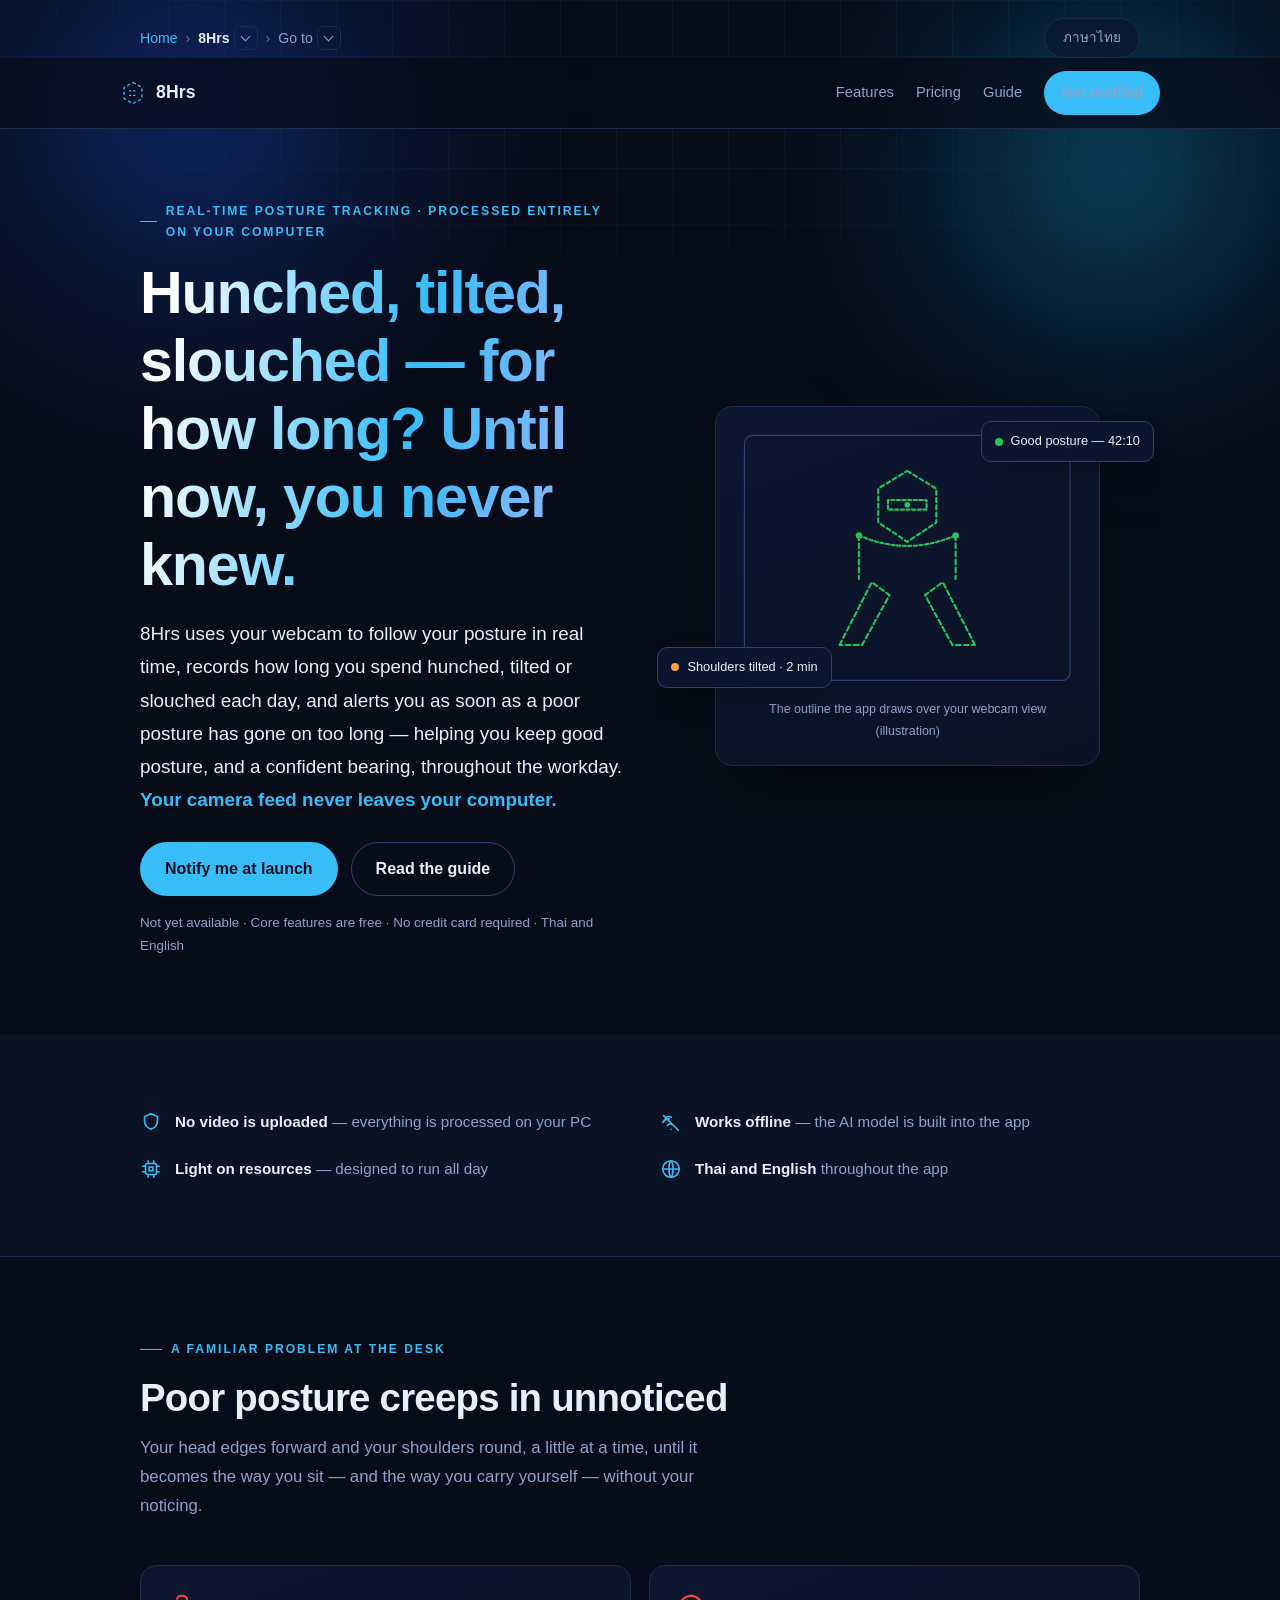
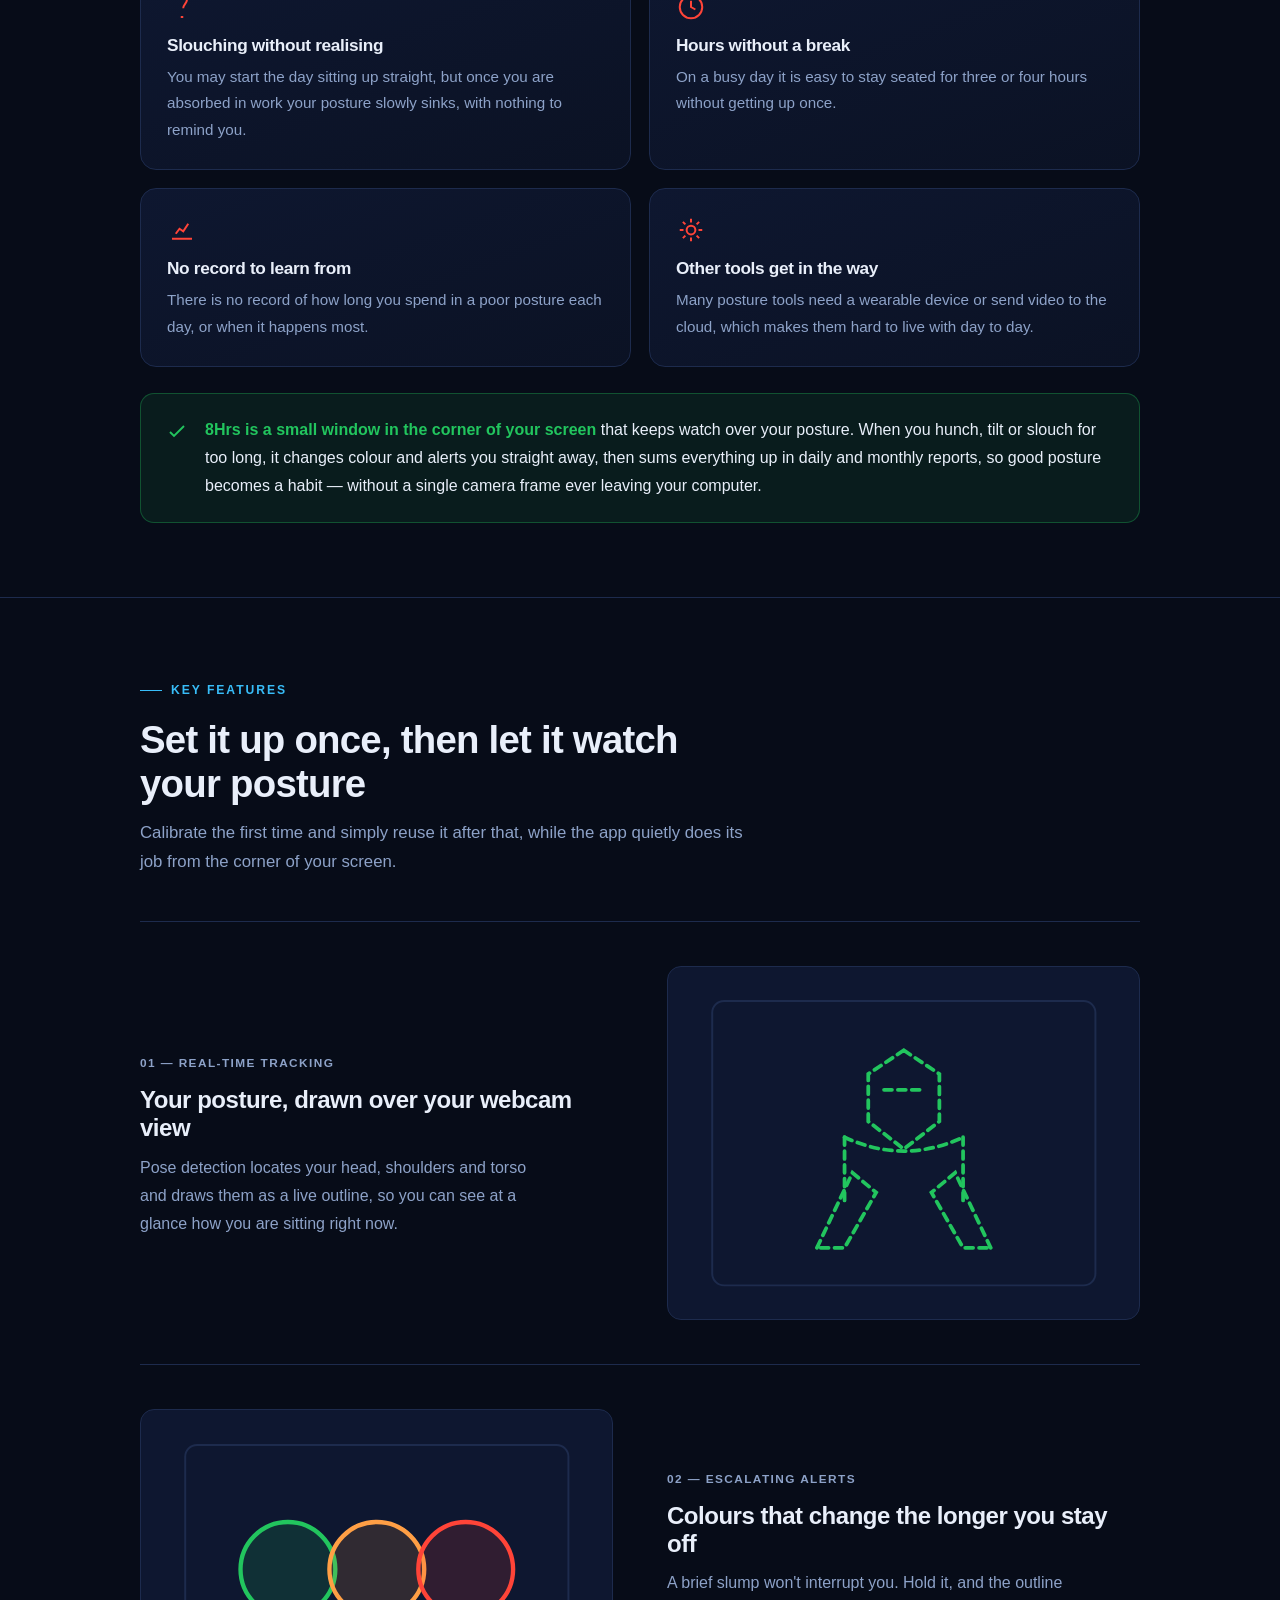
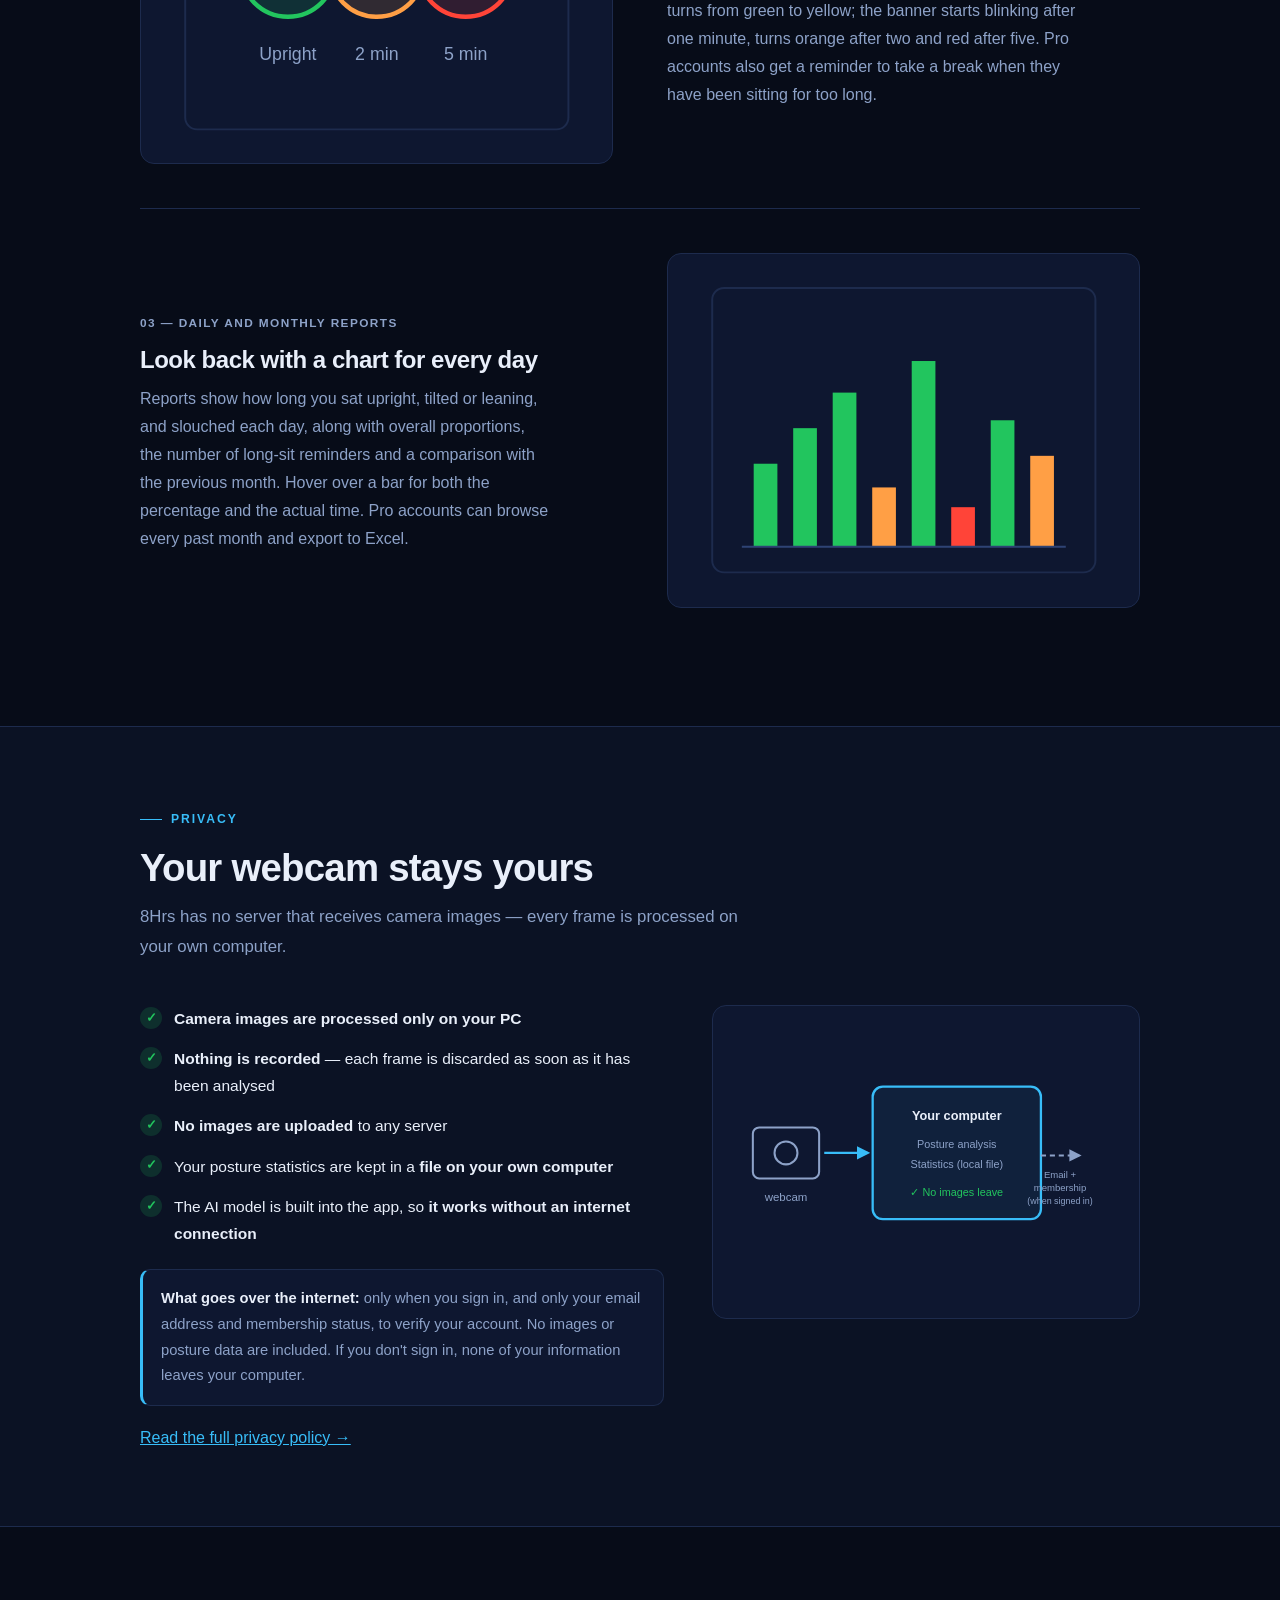
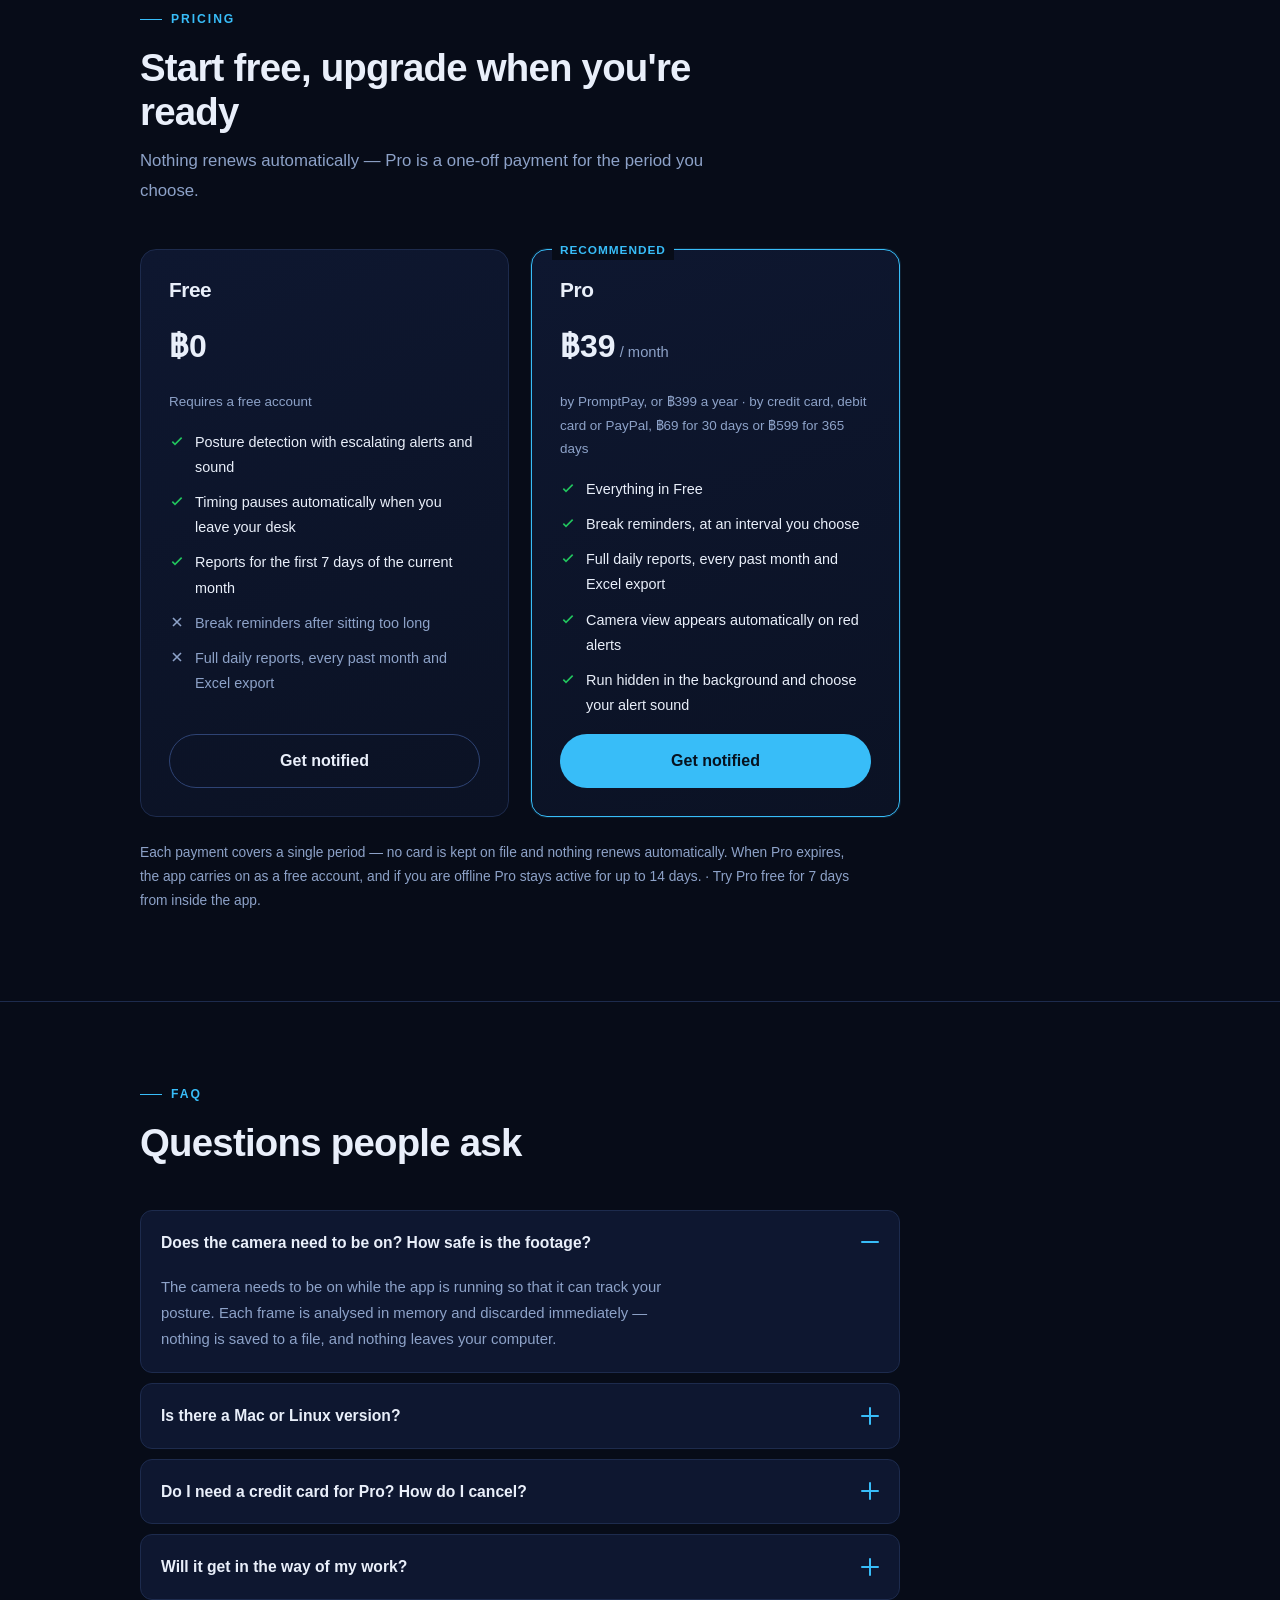
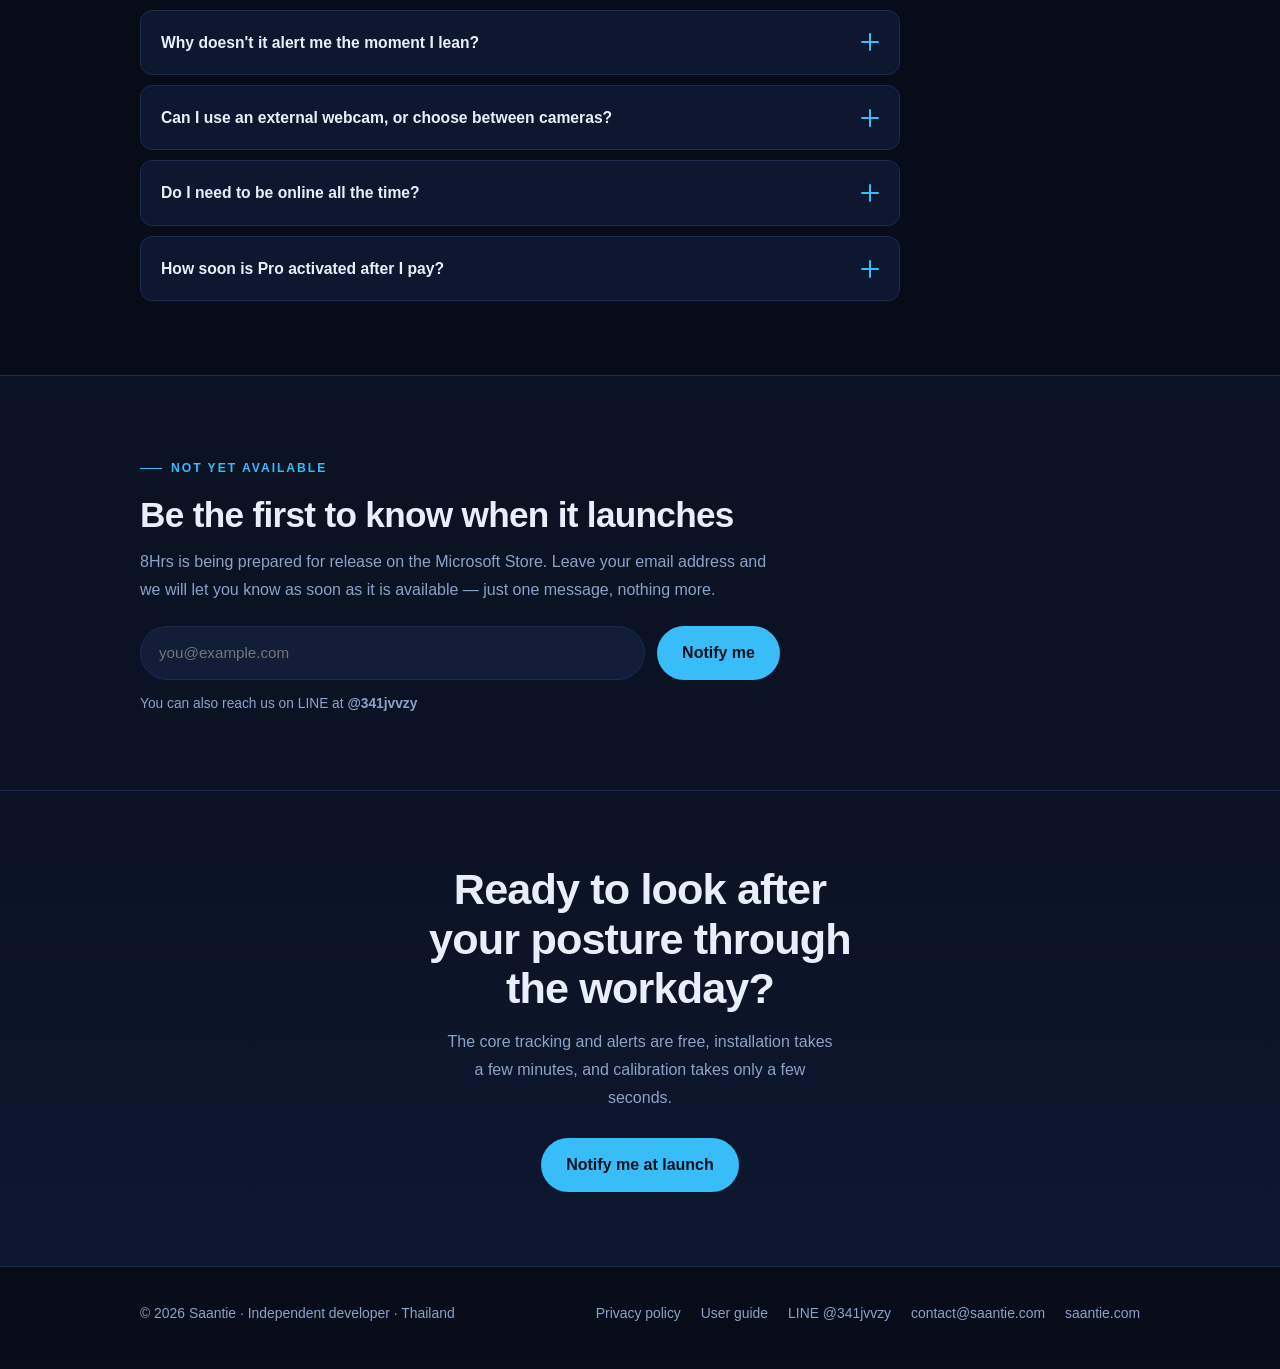
==== commit a7c1f7b8: "ทุกหน้า: แถบบอกตำแหน่งหน้า + ข้อความที่กดไม่ได้ไม่ทำให้ดูเหมือนปุ่ม - assets/crumbs.js/.css: breadcr" ====
--- a/8hrs/index.html
+++ b/8hrs/index.html
@@ -11,6 +11,7 @@
 <!-- ทำเครื่องหมายว่า JS ใช้ได้ ก่อน body เรนเดอร์ — CSS ที่ซ่อนเนื้อหาไว้รอ animation จะทำงานต่อเมื่อมีคลาสนี้
      ถ้า JS พัง/ถูกปิด เนื้อหาแสดงครบตามปกติ ไม่กลายเป็นหน้าว่าง (กลไกเดียวกับ index.html) -->
 <script>document.documentElement.classList.add("js");</script>
+<link rel="stylesheet" href="/assets/crumbs.css">
 <style>
   :root {
     /* โทนสีชุดเดียวกับ index.html (ยังคัดลอกไว้ในแต่ละไฟล์ตามที่ CLAUDE.md ระบุ — ยังไม่คุ้ม build step) */
@@ -241,10 +242,12 @@
     display: flex; flex-direction: column; gap: 16px;
   }
   .plan.featured { border-color: var(--accent); box-shadow: 0 0 0 1px var(--accent-soft); }
+  /* ป้าย "แนะนำ" = ข้อความวางบนเส้นขอบการ์ด (พื้นสีเดียวกับหน้าเพื่อตัดเส้น) ไม่ใช่แคปซูล
+     ข้อความที่กดไม่ได้ ห้ามทำเป็นแคปซูลมีพื้น/กรอบ (ผู้ใช้เข้าใจว่าเป็นปุ่ม — ดู CLAUDE.md) */
   .plan-badge {
-    position: absolute; top: -12px; left: 24px; background: var(--accent); color: #06121F;
-    font-size: .7em; font-weight: 700; letter-spacing: .05em; text-transform: uppercase;
-    padding: 4px 11px; border-radius: 999px;
+    position: absolute; top: -.8em; left: 20px; background: var(--bg); color: var(--accent);
+    font-size: .74em; font-weight: 700; letter-spacing: .08em; text-transform: uppercase;
+    padding: 0 8px; line-height: 1.6;
   }
   .plan h3 { margin: 0; font-size: 1.3em; }
   .plan .price { font-size: 2em; font-weight: 700; }
@@ -339,6 +342,7 @@
 <div class="aurora"><span class="a1"></span><span class="a2"></span></div>
 
 <div class="langbar">
+  <nav id="crumbs"></nav>
   <button class="langbtn" id="langbtn" type="button"></button>
 </div>
 
@@ -867,6 +871,7 @@
 </footer>
 
 <script src="/assets/lang-toggle.js"></script>
+<script src="/assets/crumbs.js"></script>
 <script>
   // ---------- ให้เนื้อหาค่อยๆ ปรากฏตอนเลื่อนถึง (คัดลอกกลไก + failsafe 3 ชั้นจาก index.html) ----------
   // ⚠️ animation นี้เป็นแค่ "ของแถม" — ความมองเห็นของเนื้อหาห้ามขึ้นกับมัน ถ้า .reveal ไม่ได้คลาส .in
--- a/assets/crumbs.css
+++ b/assets/crumbs.css
@@ -0,0 +1,43 @@
+/* แถบบอกตำแหน่งหน้า (ดู /assets/crumbs.js) — สีมาจากตัวแปรของแต่ละหน้า จึงใช้ได้ทั้งธีมมืดและธีมสว่าง (privacy.html) */
+
+/* แถวบนสุด: แถบตำแหน่งชิดซ้าย ปุ่มสลับภาษาชิดขวา */
+.langbar, .crumbbar { display: flex; align-items: center; justify-content: space-between; gap: 12px; flex-wrap: wrap; }
+.langbar .langbtn { margin-left: auto; }
+
+.crumbs { font-size: .88em; min-width: 0; text-align: left; line-height: 1.6; }
+.crumbs[hidden] { display: none; }
+.crumbs ol { list-style: none; margin: 0; padding: 0; display: flex; flex-wrap: wrap; align-items: center; row-gap: 4px; }
+.crumbs .crumb { display: inline-flex; align-items: center; position: relative; }
+/* ตัวคั่น › อยู่ระหว่างระดับ (ไม่ใช่ปุ่ม จึงเป็นแค่เครื่องหมายสีจาง) */
+.crumbs .crumb + .crumb::before { content: "›"; color: var(--muted); margin: 0 8px; opacity: .7; }
+
+/* ส่วนที่กดได้ = ลิงก์ (ขีดเส้นใต้เมื่อชี้) ส่วนหน้าปัจจุบัน = ข้อความธรรมดา ไม่ทำให้ดูเหมือนกดได้ */
+.crumbs a { color: var(--accent); text-decoration: none; }
+.crumbs a:hover, .crumbs a:focus-visible { text-decoration: underline; text-underline-offset: 3px; }
+.crumbs .crumb-cur { color: var(--text); font-weight: 600; }
+.crumbs .crumb-go-label { color: var(--muted); }
+
+/* ▾ เปิดเมนูข้ามไปหน้าอื่นในระดับเดียวกัน — เป็นปุ่มจริง จึงมีกรอบให้เห็นว่ากดได้ */
+.crumb-menu { position: relative; display: inline-block; margin-left: 4px; }
+.crumb-menu summary {
+  list-style: none; cursor: pointer; display: inline-flex; align-items: center; justify-content: center;
+  width: 24px; height: 24px; border-radius: 6px; border: 1px solid var(--border); color: var(--muted);
+  transition: border-color .2s, color .2s;
+}
+.crumb-menu summary::-webkit-details-marker { display: none; }
+.crumb-menu summary:hover, .crumb-menu summary:focus-visible, .crumb-menu[open] summary { border-color: var(--accent); color: var(--accent); outline: none; }
+.crumb-caret { width: 7px; height: 7px; border-right: 1.6px solid currentColor; border-bottom: 1.6px solid currentColor; transform: translateY(-2px) rotate(45deg); }
+.crumb-menu[open] .crumb-caret { transform: translateY(2px) rotate(225deg); }
+
+.crumb-menu ul {
+  position: absolute; z-index: 60; top: calc(100% + 6px); left: 0; min-width: 220px; max-width: min(320px, 86vw);
+  margin: 0; padding: 6px; list-style: none; border-radius: 10px;
+  background: var(--surface-2, var(--surface, var(--card, #FFFFFF)));
+  border: 1px solid var(--border-lit, var(--border));
+  box-shadow: 0 14px 36px -12px rgba(0, 0, 0, .45);
+}
+.crumb-menu li a, .crumb-menu li .crumb-cur { display: block; padding: 8px 10px; border-radius: 7px; line-height: 1.45; }
+.crumb-menu li a { color: var(--text); }
+.crumb-menu li a:hover, .crumb-menu li a:focus-visible { background: var(--accent-soft, var(--highlight, rgba(56, 189, 248, .12))); color: var(--accent); text-decoration: none; }
+.crumb-menu li .crumb-cur { color: var(--muted); font-weight: 600; }
+.crumb-menu li .crumb-cur::after { content: " ✓"; color: var(--accent); }
